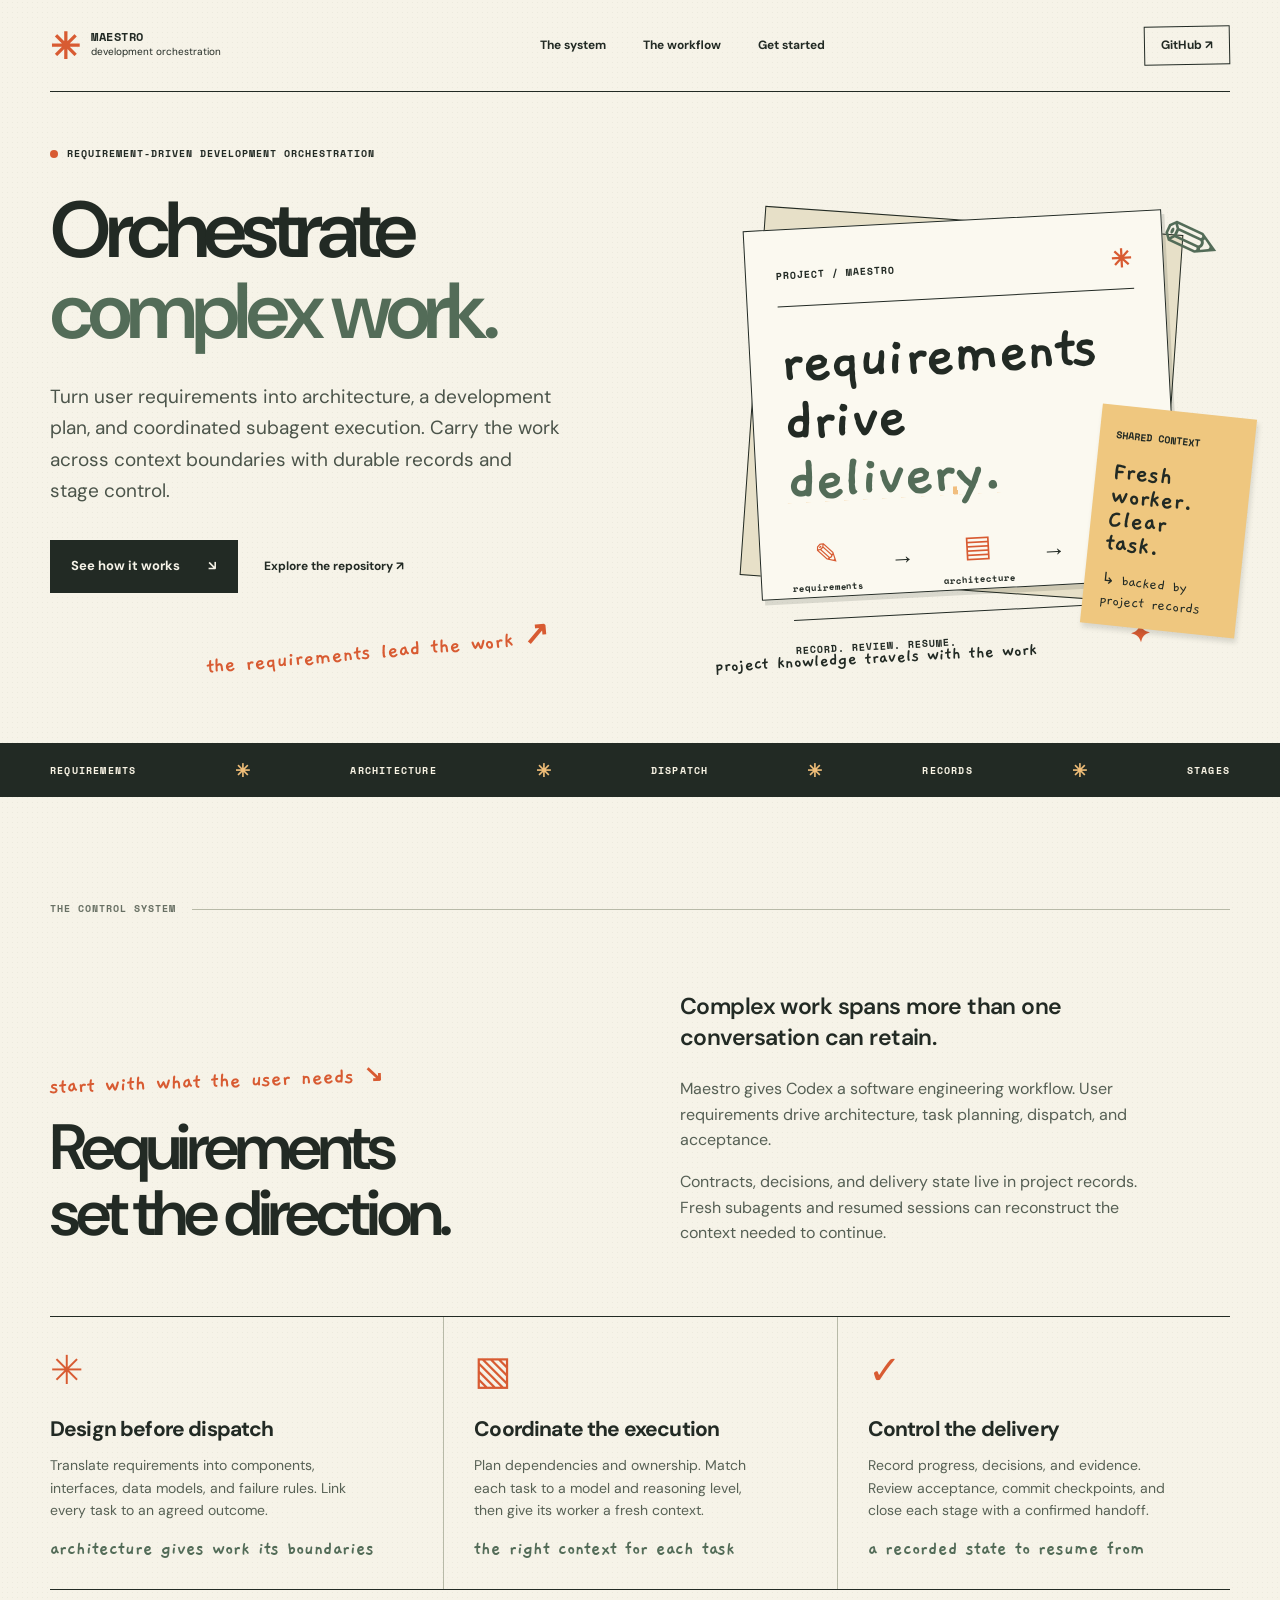
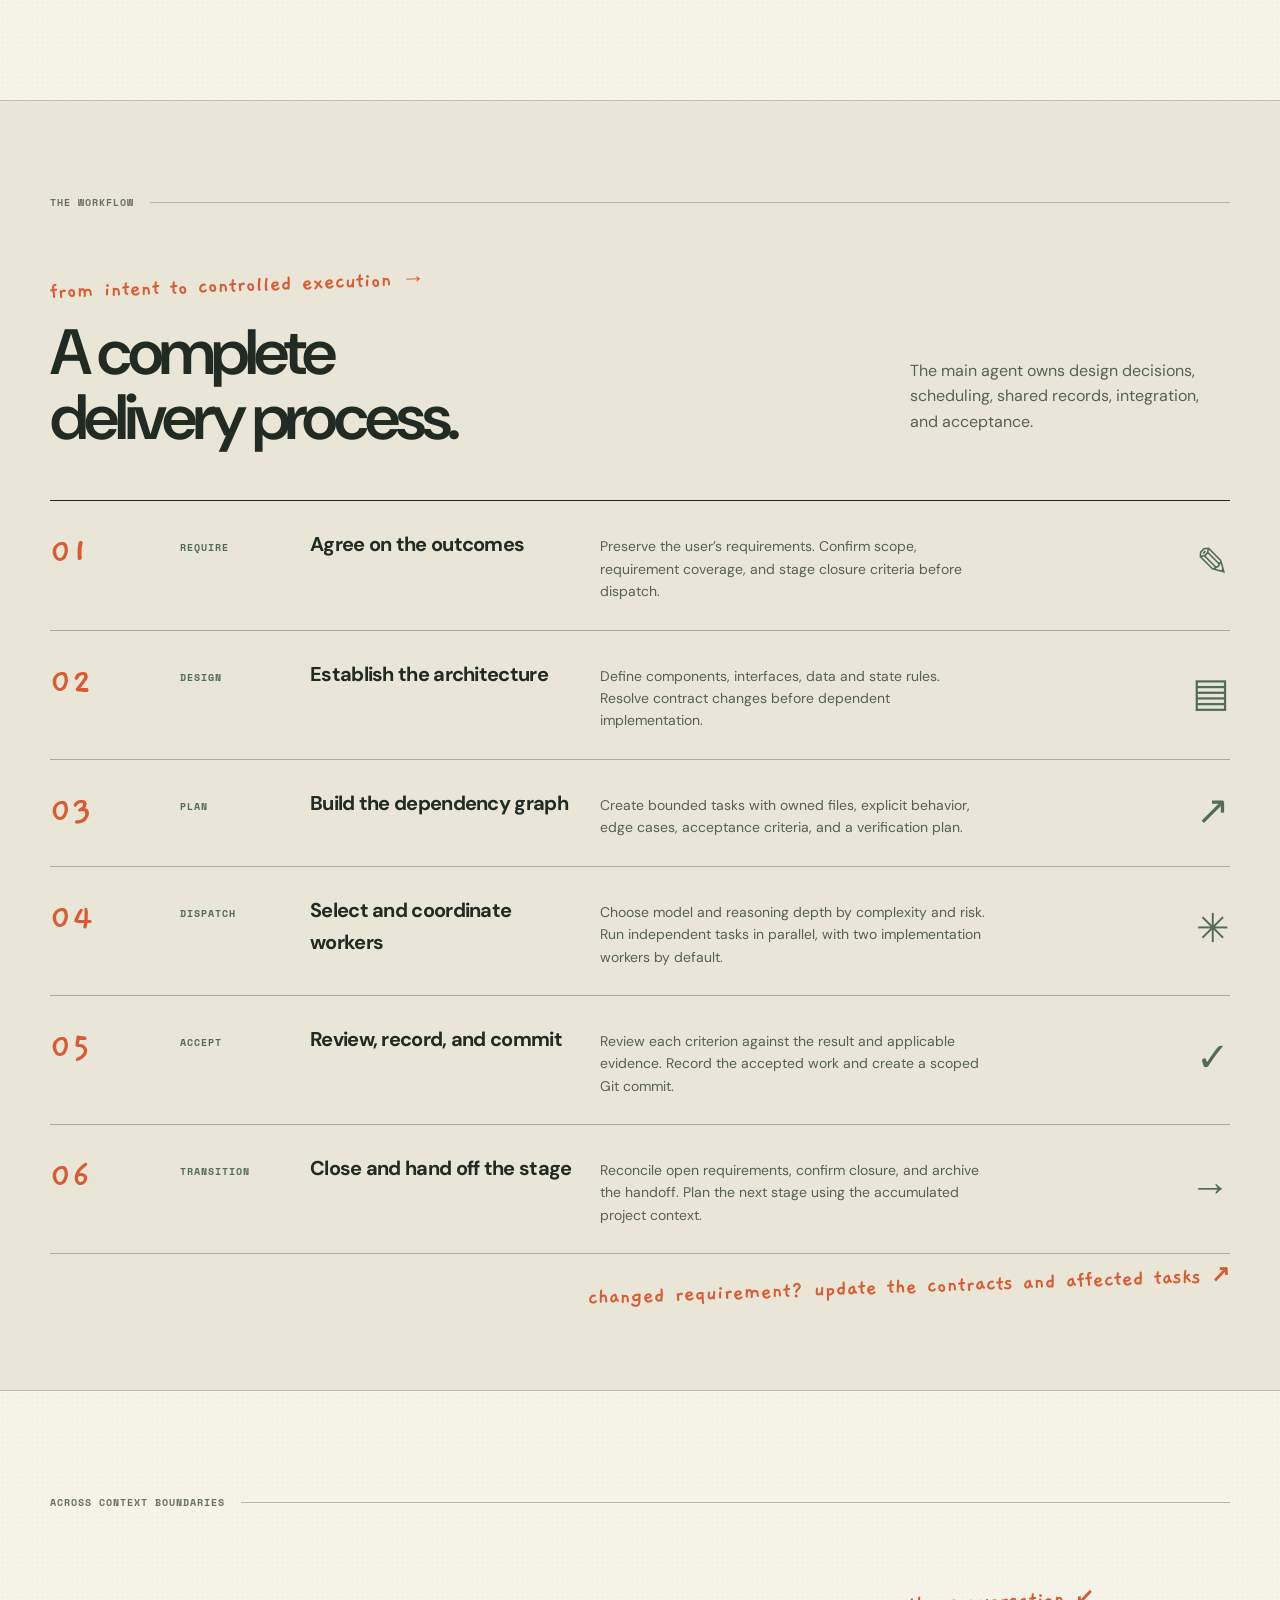
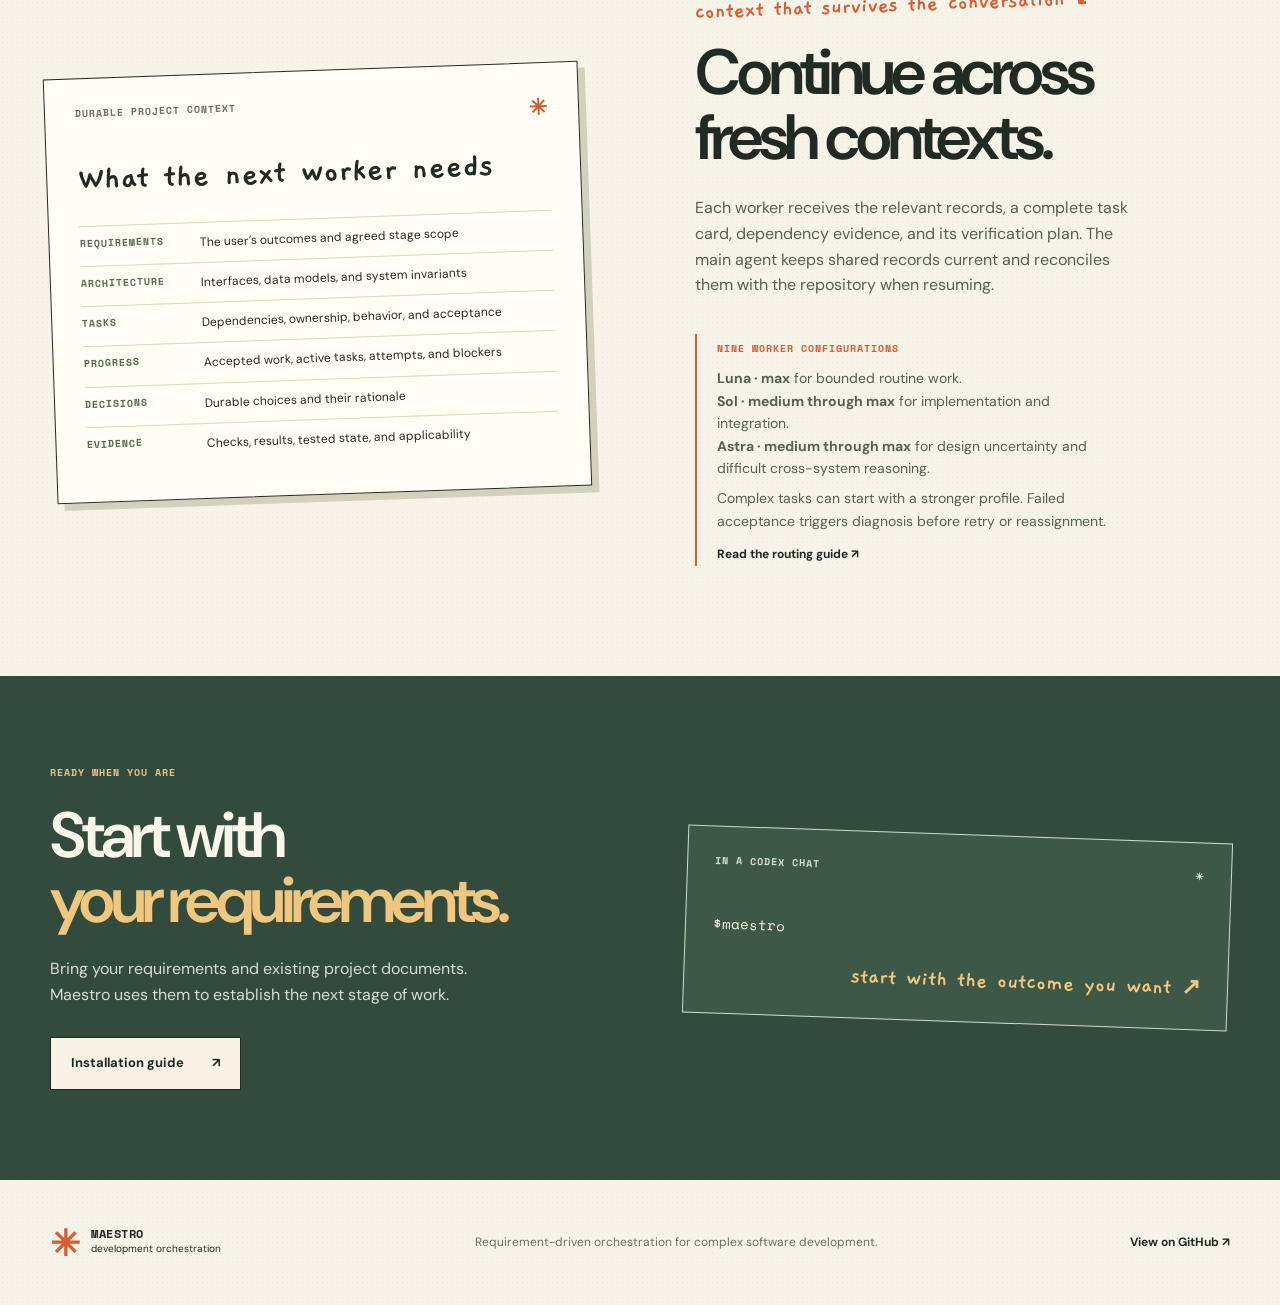
==== docs/index.html @ 4360ef27 "Explain Maestro as requirement-driven development orchestration" ====
<!doctype html>
<html lang="en">
<head>
  <meta charset="utf-8">
  <meta name="viewport" content="width=device-width, initial-scale=1">
  <meta name="description" content="Maestro orchestrates complex development from user requirements through architecture, planning, tiered subagents, durable records, and stage control.">
  <meta name="theme-color" content="#f3efdf">
  <title>Maestro — Requirement-driven development orchestration</title>
  <link rel="preconnect" href="https://fonts.googleapis.com">
  <link rel="preconnect" href="https://fonts.gstatic.com" crossorigin>
  <link href="https://fonts.googleapis.com/css2?family=DM+Sans:wght@400;500;600;700&family=Gaegu:wght@400;700&family=Space+Mono:wght@400;700&display=swap" rel="stylesheet">
  <link rel="stylesheet" href="style.css">
</head>
<body>
  <header class="topbar wrap">
    <a class="brand" href="#top" aria-label="Maestro, home"><span class="brand-mark">✳</span><span>MAESTRO <small>development orchestration</small></span></a>
    <nav aria-label="Main navigation"><a href="#principles">The system</a><a href="#workflow">The workflow</a><a href="#start">Get started</a></nav>
    <a class="repo-link" href="https://github.com/JAY201368/maestro">GitHub ↗</a>
  </header>
  <main id="top">
    <section class="hero wrap">
      <div class="hero-copy">
        <p class="eyebrow"><span class="dot"></span> REQUIREMENT-DRIVEN DEVELOPMENT ORCHESTRATION</p>
        <h1>Orchestrate<br><span>complex work.</span></h1>
        <p class="hero-lede">Turn user requirements into architecture, a development plan, and coordinated subagent execution. Carry the work across context boundaries with durable records and stage control.</p>
        <div class="hero-actions"><a class="button dark" href="#workflow">See how it works <span>↘</span></a><a class="text-link" href="https://github.com/JAY201368/maestro">Explore the repository ↗</a></div>
        <p class="scribble hero-note">the requirements lead the work <span>↗</span></p>
      </div>
      <div class="hero-art" aria-label="User requirements drive architecture and subagent execution through shared project records">
        <div class="paper-shadow"></div><div class="paper-main">
          <div class="paper-heading"><span>PROJECT / MAESTRO</span><span>✳</span></div>
          <div class="paper-rule"></div>
          <p class="paper-title">requirements<br>drive <em>delivery.</em></p>
          <div class="mini-flow"><div><span class="mini-icon">✎</span><b>requirements</b></div><i>→</i><div><span class="mini-icon">▤</span><b>architecture</b></div><i>→</i><div><span class="mini-icon">✓</span><b>execution</b></div></div>
          <div class="paper-rule"></div><div class="paper-bottom"><span>RECORD. REVIEW. RESUME.</span><span>✦</span></div>
        </div>
        <div class="sticky"><span>shared context</span><p>Fresh worker.<br>Clear task.</p><div>↳ backed by project records</div></div>
        <div class="pencil">✎</div><span class="scribble art-caption">project knowledge travels with the work</span>
      </div>
    </section>
    <div class="ticker"><div class="wrap ticker-inner"><span>REQUIREMENTS</span><b>✳</b><span>ARCHITECTURE</span><b>✳</b><span>DISPATCH</span><b>✳</b><span>RECORDS</span><b>✳</b><span>STAGES</span></div></div>
    <section class="intro wrap" id="principles">
      <div class="section-label"><span>THE CONTROL SYSTEM</span><span class="line"></span></div>
      <div class="intro-grid"><div><p class="scribble orange">start with what the user needs ↘</p><h2>Requirements<br>set the direction.</h2></div><div class="intro-text"><p class="large-copy">Complex work spans more than one conversation can retain.</p><p>Maestro gives Codex a software engineering workflow. User requirements drive architecture, task planning, dispatch, and acceptance.</p><p>Contracts, decisions, and delivery state live in project records. Fresh subagents and resumed sessions can reconstruct the context needed to continue.</p></div></div>
      <div class="principles">
        <article><span class="hand-icon">✳</span><h3>Design before dispatch</h3><p>Translate requirements into components, interfaces, data models, and failure rules. Link every task to an agreed outcome.</p><span class="card-note">architecture gives work its boundaries</span></article>
        <article><span class="hand-icon">▧</span><h3>Coordinate the execution</h3><p>Plan dependencies and ownership. Match each task to a model and reasoning level, then give its worker a fresh context.</p><span class="card-note">the right context for each task</span></article>
        <article><span class="hand-icon">✓</span><h3>Control the delivery</h3><p>Record progress, decisions, and evidence. Review acceptance, commit checkpoints, and close each stage with a confirmed handoff.</p><span class="card-note">a recorded state to resume from</span></article>
      </div>
    </section>
    <section class="workflow-section" id="workflow"><div class="wrap">
      <div class="section-label"><span>THE WORKFLOW</span><span class="line"></span></div>
      <div class="workflow-heading"><div><p class="scribble orange">from intent to controlled execution →</p><h2>A complete<br>delivery process.</h2></div><p>The main agent owns design decisions, scheduling, shared records, integration, and acceptance.</p></div>
      <div class="steps">
        <article class="step"><span class="step-number">01</span><div class="step-body"><span class="step-tag">REQUIRE</span><h3>Agree on the outcomes</h3><p>Preserve the user’s requirements. Confirm scope, requirement coverage, and stage closure criteria before dispatch.</p></div><span class="step-doodle">✎</span></article>
        <article class="step"><span class="step-number">02</span><div class="step-body"><span class="step-tag">DESIGN</span><h3>Establish the architecture</h3><p>Define components, interfaces, data and state rules. Resolve contract changes before dependent implementation.</p></div><span class="step-doodle">▤</span></article>
        <article class="step"><span class="step-number">03</span><div class="step-body"><span class="step-tag">PLAN</span><h3>Build the dependency graph</h3><p>Create bounded tasks with owned files, explicit behavior, edge cases, acceptance criteria, and a verification plan.</p></div><span class="step-doodle">↗</span></article>
        <article class="step"><span class="step-number">04</span><div class="step-body"><span class="step-tag">DISPATCH</span><h3>Select and coordinate workers</h3><p>Choose model and reasoning depth by complexity and risk. Run independent tasks in parallel, with two implementation workers by default.</p></div><span class="step-doodle">✳</span></article>
        <article class="step"><span class="step-number">05</span><div class="step-body"><span class="step-tag">ACCEPT</span><h3>Review, record, and commit</h3><p>Review each criterion against the result and applicable evidence. Record the accepted work and create a scoped Git commit.</p></div><span class="step-doodle">✓</span></article>
        <article class="step"><span class="step-number">06</span><div class="step-body"><span class="step-tag">TRANSITION</span><h3>Close and hand off the stage</h3><p>Reconcile open requirements, confirm closure, and archive the handoff. Plan the next stage using the accumulated project context.</p></div><span class="step-doodle">→</span></article>
      </div>
      <div class="workflow-foot scribble">changed requirement? update the contracts and affected tasks ↗</div>
    </div></section>
    <section class="details wrap"><div class="section-label"><span>ACROSS CONTEXT BOUNDARIES</span><span class="line"></span></div>
      <div class="details-grid">
        <div class="task-card">
          <div class="task-top"><span>DURABLE PROJECT CONTEXT</span><span>✳</span></div>
          <h3>What the next worker needs</h3>
          <div class="card-line"><b>REQUIREMENTS</b><span>The user’s outcomes and agreed stage scope</span></div>
          <div class="card-line"><b>ARCHITECTURE</b><span>Interfaces, data models, and system invariants</span></div>
          <div class="card-line"><b>TASKS</b><span>Dependencies, ownership, behavior, and acceptance</span></div>
          <div class="card-line"><b>PROGRESS</b><span>Accepted work, active tasks, attempts, and blockers</span></div>
          <div class="card-line"><b>DECISIONS</b><span>Durable choices and their rationale</span></div>
          <div class="card-line"><b>EVIDENCE</b><span>Checks, results, tested state, and applicability</span></div>
        </div>
        <div class="detail-copy">
          <p class="scribble orange">context that survives the conversation ↙</p>
          <h2>Continue across<br>fresh contexts.</h2>
          <p>Each worker receives the relevant records, a complete task card, dependency evidence, and its verification plan. The main agent keeps shared records current and reconciles them with the repository when resuming.</p>
          <div class="detail-note">
            <b>NINE WORKER CONFIGURATIONS</b>
            <p><strong>Luna · max</strong> for bounded routine work.<br><strong>Sol · medium through max</strong> for implementation and integration.<br><strong>Astra · medium through max</strong> for design uncertainty and difficult cross-system reasoning.</p>
            <p>Complex tasks can start with a stronger profile. Failed acceptance triggers diagnosis before retry or reassignment.</p>
            <a href="https://github.com/JAY201368/maestro/blob/main/references/worker-routing.md">Read the routing guide ↗</a>
          </div>
        </div>
      </div>
    </section>
    <section class="start-section" id="start"><div class="wrap start-grid"><div><p class="eyebrow">READY WHEN YOU ARE</p><h2>Start with<br><span>your requirements.</span></h2><p>Bring your requirements and existing project documents. Maestro uses them to establish the next stage of work.</p><a class="button light" href="https://github.com/JAY201368/maestro#install">Installation guide <span>↗</span></a></div><div class="command-card"><div class="command-head"><span>IN A CODEX CHAT</span><span>✳</span></div><code>$maestro</code><p class="scribble">start with the outcome you want ↗</p></div></div></section>
  </main>
  <footer class="wrap footer"><a class="brand" href="#top"><span class="brand-mark">✳</span><span>MAESTRO <small>development orchestration</small></span></a><p>Requirement-driven orchestration for complex software development.</p><a href="https://github.com/JAY201368/maestro">View on GitHub ↗</a></footer>
</body>
</html>
---- docs/style.css ----
:root{--ink:#222a24;--paper:#f6f3e8;--cream:#e9e4d2;--muted:#687064;--orange:#d85b32;--green:#536c58;--line:#b7b9a7;--mono:'Space Mono',monospace;--hand:'Gaegu',cursive;--sans:'DM Sans',sans-serif}*{box-sizing:border-box}html{scroll-behavior:smooth}body{margin:0;background:var(--paper);color:var(--ink);font-family:var(--sans);font-size:16px;line-height:1.6;background-image:radial-gradient(#6d715d12 .8px,transparent .8px);background-size:5px 5px}a{color:inherit}a:focus-visible{outline:3px solid var(--orange);outline-offset:4px}.wrap{width:min(1180px,calc(100% - 80px));margin:auto}.topbar{height:92px;display:flex;align-items:center;justify-content:space-between;border-bottom:1px solid var(--ink)}.brand{text-decoration:none;display:flex;align-items:center;gap:11px;font:700 12px/1.05 var(--mono);letter-spacing:.04em}.brand small{display:block;font:400 10px/1.6 var(--sans);letter-spacing:0}.brand-mark{font-size:36px;color:var(--orange);line-height:1}.topbar nav{display:flex;gap:37px}.topbar nav a,.repo-link{font-size:12px;font-weight:700;text-decoration:none}.topbar a:hover,.footer a:hover,.text-link:hover{color:var(--orange)}.repo-link{border:1px solid var(--ink);padding:9px 16px;transform:rotate(-1deg)}.hero{min-height:650px;display:grid;grid-template-columns:1.05fr .95fr;align-items:center;gap:50px;padding-top:55px;padding-bottom:80px}.eyebrow,.section-label,.paper-heading,.paper-bottom,.task-top,.command-head,.step-tag,.card-line b,.detail-note b{font:700 10px/1.4 var(--mono);letter-spacing:.1em}.eyebrow{display:flex;align-items:center;gap:9px}.dot{width:8px;height:8px;background:var(--orange);border-radius:50%}h1,h2,h3,p{margin-top:0}h1,h2{font-weight:600;letter-spacing:-.065em;line-height:1.02}h1{font-size:clamp(58px,6.2vw,88px);margin:29px 0}h1 span{color:var(--green)}.hero-lede{font-size:19px;line-height:1.65;max-width:510px;color:#4b544a}.hero-actions{display:flex;align-items:center;gap:26px;margin-top:34px}.button{display:inline-flex;align-items:center;justify-content:space-between;gap:28px;padding:15px 20px;text-decoration:none;font-weight:700;font-size:13px;border:1px solid var(--ink);transition:transform .2s}.button:hover{transform:translateY(-3px) rotate(-1deg)}.button.dark{background:var(--ink);color:var(--paper)}.text-link{font-size:12px;font-weight:700;text-decoration:none}.scribble{font-family:var(--hand);font-size:23px;line-height:1.1;font-weight:700}.hero-note{color:var(--orange);margin:36px 0 0 155px;transform:rotate(-5deg)}.hero-note span{font-size:31px}.hero-art{height:480px;position:relative;display:grid;place-items:center}.paper-shadow,.paper-main{position:absolute;width:78%;height:77%;border:1px solid var(--ink);background:#e7e0c8;transform:rotate(4deg)}.paper-main{background:#fbf9f0;transform:rotate(-3deg);padding:28px 30px;box-shadow:3px 5px 0 #222a2422}.paper-heading,.paper-bottom{display:flex;justify-content:space-between;align-items:center}.paper-heading span:last-child,.paper-bottom span:last-child{font-size:25px;color:var(--orange)}.paper-rule{border-top:1px solid var(--ink);margin:13px 0}.paper-title{font:700 clamp(42px,5vw,68px)/.92 var(--hand);letter-spacing:-.04em;margin:27px 0}.paper-title em{color:var(--green);font-style:normal;text-decoration:underline;text-decoration-color:#f1be7e;text-decoration-thickness:8px;text-underline-offset:-3px}.mini-flow{display:flex;align-items:center;justify-content:space-between;margin:25px 0}.mini-flow div{text-align:center;display:grid;gap:5px}.mini-flow b{font:700 9px var(--mono)}.mini-flow i{font:24px var(--hand);font-style:normal}.mini-icon{font:30px var(--hand);color:var(--orange)}.sticky{position:absolute;right:-3%;bottom:3%;background:#efc77f;width:155px;min-height:150px;padding:15px 17px;transform:rotate(6deg);box-shadow:2px 4px 5px #222a2425}.sticky span{font:700 10px var(--mono);text-transform:uppercase}.sticky p{font:700 27px/.9 var(--hand);margin:13px 0}.sticky div{font:16px var(--hand)}.pencil{position:absolute;top:5%;right:2%;font-size:66px;color:var(--green);transform:rotate(-20deg)}.art-caption{position:absolute;bottom:-25px;left:4%;font-size:19px;transform:rotate(-3deg)}.ticker{background:var(--ink);color:#f9f4e5}.ticker-inner{min-height:54px;display:flex;align-items:center;justify-content:space-between;gap:15px;font:700 10px var(--mono);letter-spacing:.12em}.ticker b{color:#efbd78;font-size:18px}.intro,.details{padding-top:105px;padding-bottom:110px}.section-label{display:flex;align-items:center;gap:16px;color:var(--muted)}.section-label .line{height:1px;background:var(--line);flex:1}.intro-grid,.workflow-heading{display:grid;grid-template-columns:1fr 1fr;gap:80px;align-items:end;margin:75px 0 70px}.orange{color:var(--orange);margin-bottom:15px;transform:rotate(-2deg);transform-origin:left}.intro h2,.workflow-heading h2,.detail-copy h2,.start-section h2{font-size:clamp(48px,5vw,68px);margin-bottom:0}.intro-text{max-width:470px;color:#555f54}.intro-text p:last-child{margin-bottom:0}.large-copy{font-size:23px;line-height:1.35;font-weight:600;letter-spacing:-.025em;color:var(--ink)}.principles{display:grid;grid-template-columns:repeat(3,1fr);border-top:1px solid var(--ink);border-bottom:1px solid var(--ink)}.principles article{padding:30px 30px 27px 0;min-height:270px}.principles article+article{border-left:1px solid var(--line);padding-left:30px}.hand-icon{font:40px var(--hand);color:var(--orange)}.principles h3{font-size:21px;letter-spacing:-.04em;margin:14px 0 8px}.principles p{font-size:14px;color:#576155;max-width:300px}.card-note{font:700 20px var(--hand);color:var(--green)}.workflow-section{background:#e9e6d8;padding:95px 0 80px;border-top:1px solid #c2c1b1;border-bottom:1px solid #c2c1b1}.workflow-heading{margin:70px 0 50px}.workflow-heading>p{max-width:320px;justify-self:end;color:#576155}.steps{border-top:1px solid var(--ink)}.step{display:grid;grid-template-columns:110px 1fr 100px;gap:20px;padding:27px 0;border-bottom:1px solid #a9ae9e;align-items:center}.step-number{font:700 38px var(--hand);color:var(--orange);align-self:start}.step-body{display:grid;grid-template-columns:110px 270px 1fr;gap:20px;align-items:baseline}.step-tag{color:var(--green)}.step h3{font-size:20px;letter-spacing:-.035em;margin:0}.step p{margin:0;font-size:14px;color:#566055;max-width:390px}.step-doodle{justify-self:end;font:40px var(--hand);color:var(--green)}.workflow-foot{text-align:right;margin-top:30px;color:var(--orange);transform:rotate(-2deg)}.details-grid{display:grid;grid-template-columns:1fr 1fr;gap:110px;align-items:center;margin-top:90px}.task-card{background:#fffdf4;border:1px solid var(--ink);padding:28px 30px 35px;transform:rotate(-2deg);box-shadow:7px 7px 0 #d3d1be;position:relative}.task-top,.command-head{display:flex;justify-content:space-between;color:var(--muted)}.task-top span:last-child{color:var(--orange);font-size:22px}.task-card h3{font:700 35px var(--hand);margin:20px 0 24px}.checkbox{display:inline-grid;place-items:center;border:1px solid var(--ink);height:27px;width:27px;font-size:22px;color:var(--green);transform:rotate(3deg)}.card-line{display:grid;grid-template-columns:110px 1fr;gap:10px;border-top:1px solid #d6d6c7;padding:10px 0;font-size:12px}.card-line b{color:var(--green)}.task-stamp{position:absolute;right:30px;bottom:-34px;border:2px solid var(--orange);color:var(--orange);border-radius:50%;width:86px;height:86px;display:grid;place-items:center;text-align:center;font:700 11px/1.1 var(--mono);transform:rotate(-15deg);background:#fffdf4}.detail-copy>p:not(.scribble){max-width:440px;color:#566055;margin-top:25px}.detail-note{margin-top:36px;border-left:2px solid var(--orange);padding-left:20px;max-width:430px}.detail-note b{color:var(--orange)}.detail-note p{font-size:14px;color:#566055;margin:8px 0}.detail-note a{font-size:12px;font-weight:700;text-decoration:none}.start-section{background:#334b3c;color:#f8f5e9;padding:90px 0}.start-grid{display:grid;grid-template-columns:1fr 1fr;gap:90px;align-items:center}.start-section .eyebrow{color:#e5c28f}.start-section h2{margin:23px 0}.start-section h2 span{color:#efc77f}.start-section p:not(.eyebrow):not(.scribble){color:#d6ded0;max-width:430px}.button.light{background:#f7f2e3;color:var(--ink);margin-top:14px}.command-card{border:1px solid #cfdbc9;padding:27px;background:#3d5847;transform:rotate(2deg)}.command-head{color:#d6ded0}.command-card code{display:block;margin:45px 0 25px;font:14px/1.6 var(--mono);overflow-wrap:anywhere;color:#fff8e8}.command-card .scribble{color:#efc77f;margin:0;text-align:right}.footer{min-height:125px;display:flex;align-items:center;justify-content:space-between;gap:20px}.footer p{font-size:12px;color:var(--muted);margin:0}.footer>a:last-child{font-size:12px;font-weight:700;text-decoration:none}@media(max-width:850px){.wrap{width:min(100% - 40px,680px)}.topbar nav{display:none}.hero{grid-template-columns:1fr;gap:10px;padding-top:55px}.hero-art{height:420px}.intro-grid,.workflow-heading,.details-grid,.start-grid{grid-template-columns:1fr;gap:30px}.principles{grid-template-columns:1fr}.principles article{min-height:0;padding:25px 0}.principles article+article{border-left:0;border-top:1px solid var(--line);padding-left:0}.step{grid-template-columns:55px 1fr 30px}.step-body{grid-template-columns:1fr;gap:6px}.workflow-heading>p{justify-self:start}.details-grid{gap:75px}.footer{flex-wrap:wrap;padding:30px 0}.footer p{width:100%;order:3}}@media(max-width:480px){h1{font-size:52px}.hero-actions{align-items:flex-start;flex-direction:column;gap:16px}.hero-note{margin-left:80px}.hero-art{height:350px}.paper-main,.paper-shadow{width:85%;height:78%;padding:18px}.sticky{right:-3%;width:125px;min-height:125px}.sticky p{font-size:22px}.ticker-inner{font-size:8px;gap:7px}.ticker-inner b{font-size:13px}.ticker-inner span:nth-of-type(4),.ticker-inner b:nth-of-type(4){display:none}.intro,.details{padding:70px 0}.intro-grid{margin:55px 0}.start-section{padding:70px 0}}
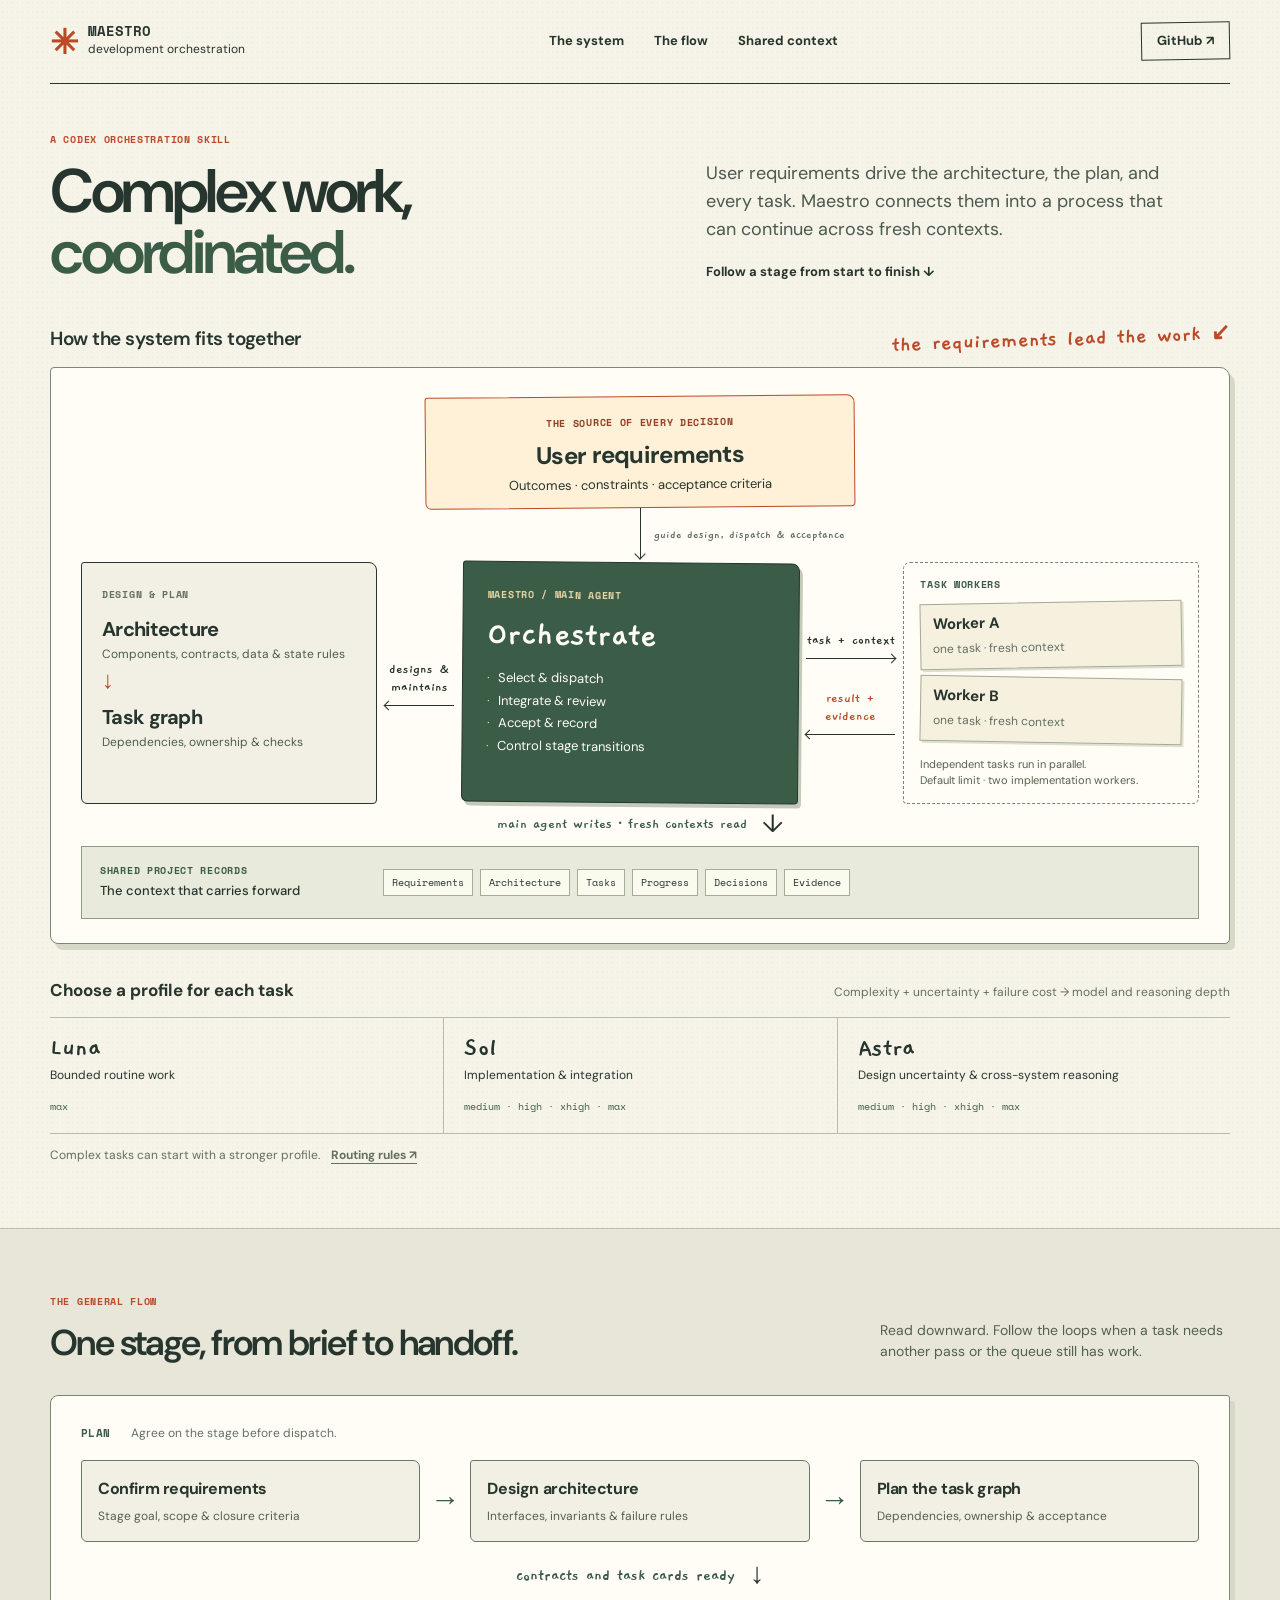
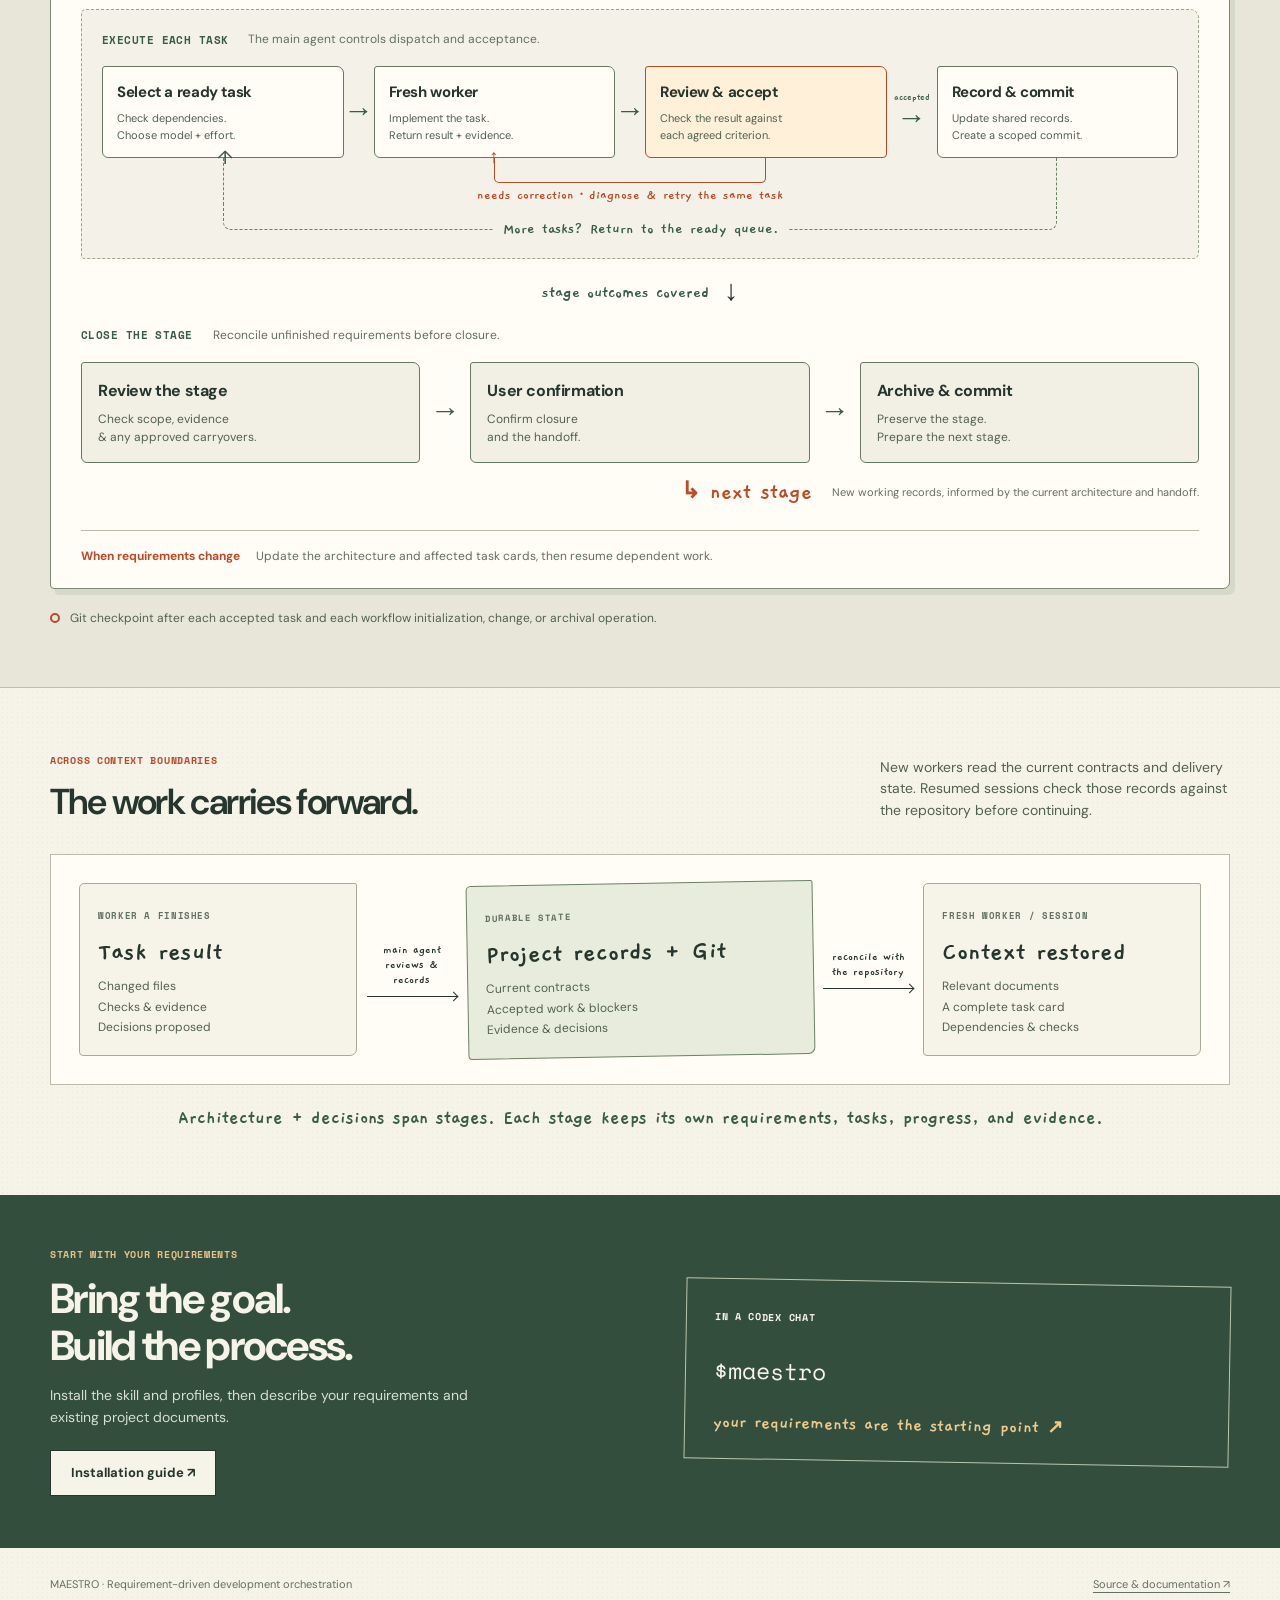
==== commit 2986c5ee: "docs: illustrate Maestro system, task loops, and stage lifecycle" ====
--- a/docs/index.html
+++ b/docs/index.html
@@ -3,9 +3,9 @@
 <head>
   <meta charset="utf-8">
   <meta name="viewport" content="width=device-width, initial-scale=1">
-  <meta name="description" content="Maestro orchestrates complex development from user requirements through architecture, planning, tiered subagents, durable records, and stage control.">
-  <meta name="theme-color" content="#f3efdf">
-  <title>Maestro — Requirement-driven development orchestration</title>
+  <meta name="description" content="See how Maestro connects user requirements, architecture, task planning, tiered subagents, shared records, and stage control.">
+  <meta name="theme-color" content="#f6f3e8">
+  <title>Maestro — A visual guide to development orchestration</title>
   <link rel="preconnect" href="https://fonts.googleapis.com">
   <link rel="preconnect" href="https://fonts.gstatic.com" crossorigin>
   <link href="https://fonts.googleapis.com/css2?family=DM+Sans:wght@400;500;600;700&family=Gaegu:wght@400;700&family=Space+Mono:wght@400;700&display=swap" rel="stylesheet">
@@ -13,81 +13,121 @@
 </head>
 <body>
   <header class="topbar wrap">
-    <a class="brand" href="#top" aria-label="Maestro, home"><span class="brand-mark">✳</span><span>MAESTRO <small>development orchestration</small></span></a>
-    <nav aria-label="Main navigation"><a href="#principles">The system</a><a href="#workflow">The workflow</a><a href="#start">Get started</a></nav>
+    <a class="brand" href="#top"><span class="brand-mark">✳</span><span>MAESTRO<small>development orchestration</small></span></a>
+    <nav aria-label="Main navigation"><a href="#system">The system</a><a href="#workflow">The flow</a><a href="#context">Shared context</a></nav>
     <a class="repo-link" href="https://github.com/JAY201368/maestro">GitHub ↗</a>
   </header>
   <main id="top">
-    <section class="hero wrap">
-      <div class="hero-copy">
-        <p class="eyebrow"><span class="dot"></span> REQUIREMENT-DRIVEN DEVELOPMENT ORCHESTRATION</p>
-        <h1>Orchestrate<br><span>complex work.</span></h1>
-        <p class="hero-lede">Turn user requirements into architecture, a development plan, and coordinated subagent execution. Carry the work across context boundaries with durable records and stage control.</p>
-        <div class="hero-actions"><a class="button dark" href="#workflow">See how it works <span>↘</span></a><a class="text-link" href="https://github.com/JAY201368/maestro">Explore the repository ↗</a></div>
-        <p class="scribble hero-note">the requirements lead the work <span>↗</span></p>
+    <section class="overview wrap" id="system">
+      <div class="intro-heading">
+        <div><p class="eyebrow">A CODEX ORCHESTRATION SKILL</p><h1>Complex work,<br><span>coordinated.</span></h1></div>
+        <div class="intro-copy"><p>User requirements drive the architecture, the plan, and every task. Maestro connects them into a process that can continue across fresh contexts.</p><a class="text-link" href="#workflow">Follow a stage from start to finish ↓</a></div>
       </div>
-      <div class="hero-art" aria-label="User requirements drive architecture and subagent execution through shared project records">
-        <div class="paper-shadow"></div><div class="paper-main">
-          <div class="paper-heading"><span>PROJECT / MAESTRO</span><span>✳</span></div>
-          <div class="paper-rule"></div>
-          <p class="paper-title">requirements<br>drive <em>delivery.</em></p>
-          <div class="mini-flow"><div><span class="mini-icon">✎</span><b>requirements</b></div><i>→</i><div><span class="mini-icon">▤</span><b>architecture</b></div><i>→</i><div><span class="mini-icon">✓</span><b>execution</b></div></div>
-          <div class="paper-rule"></div><div class="paper-bottom"><span>RECORD. REVIEW. RESUME.</span><span>✦</span></div>
-        </div>
-        <div class="sticky"><span>shared context</span><p>Fresh worker.<br>Clear task.</p><div>↳ backed by project records</div></div>
-        <div class="pencil">✎</div><span class="scribble art-caption">project knowledge travels with the work</span>
+      <div class="diagram-heading"><h2>How the system fits together</h2><span class="hand">the requirements lead the work ↙</span></div>
+<div class="system-map diagram" id="system-map">
+  <div class="map-source sketch-card">
+    <span class="node-label">THE SOURCE OF EVERY DECISION</span>
+    <h3>User requirements</h3>
+    <p>Outcomes · constraints · acceptance criteria</p>
+  </div>
+  <div class="vertical-link"><span>guide design, dispatch &amp; acceptance</span></div>
+  <div class="system-row">
+    <div class="design-stack sketch-card">
+      <span class="node-label">DESIGN &amp; PLAN</span>
+      <h3>Architecture</h3>
+      <p>Components, contracts, data &amp; state rules</p>
+      <div class="inner-arrow" aria-hidden="true">↓</div>
+      <h3>Task graph</h3>
+      <p>Dependencies, ownership &amp; checks</p>
+    </div>
+    <div class="relation design-relation"><span>designs &amp;<br>maintains</span><i class="arrow-line reverse"></i></div>
+    <div class="orchestrator sketch-card">
+      <span class="node-label">MAESTRO / MAIN AGENT</span>
+      <h3>Orchestrate</h3>
+      <ul><li>Select &amp; dispatch</li><li>Integrate &amp; review</li><li>Accept &amp; record</li><li>Control stage transitions</li></ul>
+    </div>
+    <div class="relation worker-relation"><span>task + context</span><i class="arrow-line"></i><span class="return-label">result + evidence</span><i class="arrow-line reverse"></i></div>
+    <div class="worker-group">
+      <span class="node-label">TASK WORKERS</span>
+      <div class="worker-slip"><strong>Worker A</strong><span>one task · fresh context</span></div>
+      <div class="worker-slip"><strong>Worker B</strong><span>one task · fresh context</span></div>
+      <p class="worker-caption">Independent tasks run in parallel.<br>Default limit · two implementation workers.</p>
+    </div>
+  </div>
+  <div class="records-connector"><span>main agent writes · fresh contexts read</span><i aria-hidden="true">↓</i></div>
+  <div class="records-foundation">
+    <div><span class="node-label">SHARED PROJECT RECORDS</span><strong>The context that carries forward</strong></div>
+    <div class="document-tags"><span>Requirements</span><span>Architecture</span><span>Tasks</span><span>Progress</span><span>Decisions</span><span>Evidence</span></div>
+  </div>
+</div>
+      <div class="routing-header"><h3>Choose a profile for each task</h3><p>Complexity + uncertainty + failure cost → model and reasoning depth</p></div>
+      <div class="routing-grid">
+        <article><h4>Luna</h4><p>Bounded routine work</p><span class="effort">max</span></article>
+        <article><h4>Sol</h4><p>Implementation &amp; integration</p><span class="effort">medium · high · xhigh · max</span></article>
+        <article><h4>Astra</h4><p>Design uncertainty &amp; cross-system reasoning</p><span class="effort">medium · high · xhigh · max</span></article>
       </div>
-    </section>
-    <div class="ticker"><div class="wrap ticker-inner"><span>REQUIREMENTS</span><b>✳</b><span>ARCHITECTURE</span><b>✳</b><span>DISPATCH</span><b>✳</b><span>RECORDS</span><b>✳</b><span>STAGES</span></div></div>
-    <section class="intro wrap" id="principles">
-      <div class="section-label"><span>THE CONTROL SYSTEM</span><span class="line"></span></div>
-      <div class="intro-grid"><div><p class="scribble orange">start with what the user needs ↘</p><h2>Requirements<br>set the direction.</h2></div><div class="intro-text"><p class="large-copy">Complex work spans more than one conversation can retain.</p><p>Maestro gives Codex a software engineering workflow. User requirements drive architecture, task planning, dispatch, and acceptance.</p><p>Contracts, decisions, and delivery state live in project records. Fresh subagents and resumed sessions can reconstruct the context needed to continue.</p></div></div>
-      <div class="principles">
-        <article><span class="hand-icon">✳</span><h3>Design before dispatch</h3><p>Translate requirements into components, interfaces, data models, and failure rules. Link every task to an agreed outcome.</p><span class="card-note">architecture gives work its boundaries</span></article>
-        <article><span class="hand-icon">▧</span><h3>Coordinate the execution</h3><p>Plan dependencies and ownership. Match each task to a model and reasoning level, then give its worker a fresh context.</p><span class="card-note">the right context for each task</span></article>
-        <article><span class="hand-icon">✓</span><h3>Control the delivery</h3><p>Record progress, decisions, and evidence. Review acceptance, commit checkpoints, and close each stage with a confirmed handoff.</p><span class="card-note">a recorded state to resume from</span></article>
-      </div>
+      <p class="routing-foot">Complex tasks can start with a stronger profile. <a href="https://github.com/JAY201368/maestro/blob/main/references/worker-routing.md">Routing rules ↗</a></p>
     </section>
     <section class="workflow-section" id="workflow"><div class="wrap">
-      <div class="section-label"><span>THE WORKFLOW</span><span class="line"></span></div>
-      <div class="workflow-heading"><div><p class="scribble orange">from intent to controlled execution →</p><h2>A complete<br>delivery process.</h2></div><p>The main agent owns design decisions, scheduling, shared records, integration, and acceptance.</p></div>
-      <div class="steps">
-        <article class="step"><span class="step-number">01</span><div class="step-body"><span class="step-tag">REQUIRE</span><h3>Agree on the outcomes</h3><p>Preserve the user’s requirements. Confirm scope, requirement coverage, and stage closure criteria before dispatch.</p></div><span class="step-doodle">✎</span></article>
-        <article class="step"><span class="step-number">02</span><div class="step-body"><span class="step-tag">DESIGN</span><h3>Establish the architecture</h3><p>Define components, interfaces, data and state rules. Resolve contract changes before dependent implementation.</p></div><span class="step-doodle">▤</span></article>
-        <article class="step"><span class="step-number">03</span><div class="step-body"><span class="step-tag">PLAN</span><h3>Build the dependency graph</h3><p>Create bounded tasks with owned files, explicit behavior, edge cases, acceptance criteria, and a verification plan.</p></div><span class="step-doodle">↗</span></article>
-        <article class="step"><span class="step-number">04</span><div class="step-body"><span class="step-tag">DISPATCH</span><h3>Select and coordinate workers</h3><p>Choose model and reasoning depth by complexity and risk. Run independent tasks in parallel, with two implementation workers by default.</p></div><span class="step-doodle">✳</span></article>
-        <article class="step"><span class="step-number">05</span><div class="step-body"><span class="step-tag">ACCEPT</span><h3>Review, record, and commit</h3><p>Review each criterion against the result and applicable evidence. Record the accepted work and create a scoped Git commit.</p></div><span class="step-doodle">✓</span></article>
-        <article class="step"><span class="step-number">06</span><div class="step-body"><span class="step-tag">TRANSITION</span><h3>Close and hand off the stage</h3><p>Reconcile open requirements, confirm closure, and archive the handoff. Plan the next stage using the accumulated project context.</p></div><span class="step-doodle">→</span></article>
-      </div>
-      <div class="workflow-foot scribble">changed requirement? update the contracts and affected tasks ↗</div>
+      <div class="section-heading"><div><p class="eyebrow">THE GENERAL FLOW</p><h2>One stage, from brief to handoff.</h2></div><p>Read downward. Follow the loops when a task needs another pass or the queue still has work.</p></div>
+<div class="lifecycle diagram" id="lifecycle-map">
+  <div class="phase">
+    <div class="phase-caption"><span class="phase-mark">PLAN</span><p>Agree on the stage before dispatch.</p></div>
+    <div class="plan-lane">
+      <div class="flow-node"><h3>Confirm requirements</h3><p>Stage goal, scope &amp; closure criteria</p></div>
+      <div class="simple-arrow" aria-hidden="true">→</div>
+      <div class="flow-node"><h3>Design architecture</h3><p>Interfaces, invariants &amp; failure rules</p></div>
+      <div class="simple-arrow" aria-hidden="true">→</div>
+      <div class="flow-node"><h3>Plan the task graph</h3><p>Dependencies, ownership &amp; acceptance</p></div>
+    </div>
+  </div>
+  <div class="phase-transition"><span>contracts and task cards ready</span><b aria-hidden="true">↓</b></div>
+  <div class="phase execution-phase">
+    <div class="phase-caption"><span class="phase-mark">EXECUTE EACH TASK</span><p>The main agent controls dispatch and acceptance.</p></div>
+    <div class="task-lane">
+      <div class="flow-node"><h3>Select a ready task</h3><p>Check dependencies.<br>Choose model + effort.</p></div>
+      <div class="simple-arrow" aria-hidden="true">→</div>
+      <div class="flow-node"><h3>Fresh worker</h3><p>Implement the task.<br>Return result + evidence.</p></div>
+      <div class="simple-arrow" aria-hidden="true">→</div>
+      <div class="flow-node review-node"><h3>Review &amp; accept</h3><p>Check the result against<br>each agreed criterion.</p></div>
+      <div class="simple-arrow accepted-arrow"><small>accepted</small><span aria-hidden="true">→</span></div>
+      <div class="flow-node"><h3>Record &amp; commit</h3><p>Update shared records.<br>Create a scoped commit.</p></div>
+    </div>
+    <div class="correction-route"><span>needs correction · diagnose &amp; retry the same task</span></div>
+    <div class="repeat-route"><span>More tasks? Return to the ready queue.</span></div>
+  </div>
+  <div class="phase-transition"><span>stage outcomes covered</span><b aria-hidden="true">↓</b></div>
+  <div class="phase closure-phase">
+    <div class="phase-caption"><span class="phase-mark">CLOSE THE STAGE</span><p>Reconcile unfinished requirements before closure.</p></div>
+    <div class="plan-lane">
+      <div class="flow-node"><h3>Review the stage</h3><p>Check scope, evidence<br>&amp; any approved carryovers.</p></div>
+      <div class="simple-arrow" aria-hidden="true">→</div>
+      <div class="flow-node"><h3>User confirmation</h3><p>Confirm closure<br>and the handoff.</p></div>
+      <div class="simple-arrow" aria-hidden="true">→</div>
+      <div class="flow-node"><h3>Archive &amp; commit</h3><p>Preserve the stage.<br>Prepare the next stage.</p></div>
+    </div>
+    <div class="next-stage"><span class="hand">↳ next stage</span><p>New working records, informed by the current architecture and handoff.</p></div>
+  </div>
+  <div class="change-rule"><strong>When requirements change</strong><span>Update the architecture and affected task cards, then resume dependent work.</span></div>
+</div>
+      <p class="checkpoint-note"><span class="commit-dot" aria-hidden="true"></span> Git checkpoint after each accepted task and each workflow initialization, change, or archival operation.</p>
     </div></section>
-    <section class="details wrap"><div class="section-label"><span>ACROSS CONTEXT BOUNDARIES</span><span class="line"></span></div>
-      <div class="details-grid">
-        <div class="task-card">
-          <div class="task-top"><span>DURABLE PROJECT CONTEXT</span><span>✳</span></div>
-          <h3>What the next worker needs</h3>
-          <div class="card-line"><b>REQUIREMENTS</b><span>The user’s outcomes and agreed stage scope</span></div>
-          <div class="card-line"><b>ARCHITECTURE</b><span>Interfaces, data models, and system invariants</span></div>
-          <div class="card-line"><b>TASKS</b><span>Dependencies, ownership, behavior, and acceptance</span></div>
-          <div class="card-line"><b>PROGRESS</b><span>Accepted work, active tasks, attempts, and blockers</span></div>
-          <div class="card-line"><b>DECISIONS</b><span>Durable choices and their rationale</span></div>
-          <div class="card-line"><b>EVIDENCE</b><span>Checks, results, tested state, and applicability</span></div>
-        </div>
-        <div class="detail-copy">
-          <p class="scribble orange">context that survives the conversation ↙</p>
-          <h2>Continue across<br>fresh contexts.</h2>
-          <p>Each worker receives the relevant records, a complete task card, dependency evidence, and its verification plan. The main agent keeps shared records current and reconciles them with the repository when resuming.</p>
-          <div class="detail-note">
-            <b>NINE WORKER CONFIGURATIONS</b>
-            <p><strong>Luna · max</strong> for bounded routine work.<br><strong>Sol · medium through max</strong> for implementation and integration.<br><strong>Astra · medium through max</strong> for design uncertainty and difficult cross-system reasoning.</p>
-            <p>Complex tasks can start with a stronger profile. Failed acceptance triggers diagnosis before retry or reassignment.</p>
-            <a href="https://github.com/JAY201368/maestro/blob/main/references/worker-routing.md">Read the routing guide ↗</a>
-          </div>
-        </div>
-      </div>
+    <section class="context-section wrap" id="context">
+      <div class="section-heading"><div><p class="eyebrow">ACROSS CONTEXT BOUNDARIES</p><h2>The work carries forward.</h2></div><p>New workers read the current contracts and delivery state. Resumed sessions check those records against the repository before continuing.</p></div>
+<div class="continuity-map">
+  <div class="context-card"><span class="node-label">WORKER A FINISHES</span><h3>Task result</h3><p>Changed files<br>Checks &amp; evidence<br>Decisions proposed</p></div>
+  <div class="context-arrow"><span>main agent<br>reviews &amp; records</span><i class="arrow-line"></i></div>
+  <div class="context-card context-records"><span class="node-label">DURABLE STATE</span><h3>Project records + Git</h3><p>Current contracts<br>Accepted work &amp; blockers<br>Evidence &amp; decisions</p></div>
+  <div class="context-arrow"><span>reconcile with<br>the repository</span><i class="arrow-line"></i></div>
+  <div class="context-card"><span class="node-label">FRESH WORKER / SESSION</span><h3>Context restored</h3><p>Relevant documents<br>A complete task card<br>Dependencies &amp; checks</p></div>
+</div>
+      <p class="context-foot hand">Architecture + decisions span stages. Each stage keeps its own requirements, tasks, progress, and evidence.</p>
     </section>
-    <section class="start-section" id="start"><div class="wrap start-grid"><div><p class="eyebrow">READY WHEN YOU ARE</p><h2>Start with<br><span>your requirements.</span></h2><p>Bring your requirements and existing project documents. Maestro uses them to establish the next stage of work.</p><a class="button light" href="https://github.com/JAY201368/maestro#install">Installation guide <span>↗</span></a></div><div class="command-card"><div class="command-head"><span>IN A CODEX CHAT</span><span>✳</span></div><code>$maestro</code><p class="scribble">start with the outcome you want ↗</p></div></div></section>
+    <section class="start-section" id="start"><div class="wrap start-grid">
+      <div><p class="eyebrow">START WITH YOUR REQUIREMENTS</p><h2>Bring the goal.<br>Build the process.</h2><p>Install the skill and profiles, then describe your requirements and existing project documents.</p><a class="button" href="https://github.com/JAY201368/maestro#install">Installation guide ↗</a></div>
+      <div class="command-card"><span class="node-label">IN A CODEX CHAT</span><code>$maestro</code><span class="hand">your requirements are the starting point ↗</span></div>
+    </div></section>
   </main>
-  <footer class="wrap footer"><a class="brand" href="#top"><span class="brand-mark">✳</span><span>MAESTRO <small>development orchestration</small></span></a><p>Requirement-driven orchestration for complex software development.</p><a href="https://github.com/JAY201368/maestro">View on GitHub ↗</a></footer>
+  <footer class="wrap"><span>MAESTRO · Requirement-driven development orchestration</span><a href="https://github.com/JAY201368/maestro">Source &amp; documentation ↗</a></footer>
 </body>
 </html>
--- a/docs/style.css
+++ b/docs/style.css
@@ -1 +1,273 @@
-:root{--ink:#222a24;--paper:#f6f3e8;--cream:#e9e4d2;--muted:#687064;--orange:#d85b32;--green:#536c58;--line:#b7b9a7;--mono:'Space Mono',monospace;--hand:'Gaegu',cursive;--sans:'DM Sans',sans-serif}*{box-sizing:border-box}html{scroll-behavior:smooth}body{margin:0;background:var(--paper);color:var(--ink);font-family:var(--sans);font-size:16px;line-height:1.6;background-image:radial-gradient(#6d715d12 .8px,transparent .8px);background-size:5px 5px}a{color:inherit}a:focus-visible{outline:3px solid var(--orange);outline-offset:4px}.wrap{width:min(1180px,calc(100% - 80px));margin:auto}.topbar{height:92px;display:flex;align-items:center;justify-content:space-between;border-bottom:1px solid var(--ink)}.brand{text-decoration:none;display:flex;align-items:center;gap:11px;font:700 12px/1.05 var(--mono);letter-spacing:.04em}.brand small{display:block;font:400 10px/1.6 var(--sans);letter-spacing:0}.brand-mark{font-size:36px;color:var(--orange);line-height:1}.topbar nav{display:flex;gap:37px}.topbar nav a,.repo-link{font-size:12px;font-weight:700;text-decoration:none}.topbar a:hover,.footer a:hover,.text-link:hover{color:var(--orange)}.repo-link{border:1px solid var(--ink);padding:9px 16px;transform:rotate(-1deg)}.hero{min-height:650px;display:grid;grid-template-columns:1.05fr .95fr;align-items:center;gap:50px;padding-top:55px;padding-bottom:80px}.eyebrow,.section-label,.paper-heading,.paper-bottom,.task-top,.command-head,.step-tag,.card-line b,.detail-note b{font:700 10px/1.4 var(--mono);letter-spacing:.1em}.eyebrow{display:flex;align-items:center;gap:9px}.dot{width:8px;height:8px;background:var(--orange);border-radius:50%}h1,h2,h3,p{margin-top:0}h1,h2{font-weight:600;letter-spacing:-.065em;line-height:1.02}h1{font-size:clamp(58px,6.2vw,88px);margin:29px 0}h1 span{color:var(--green)}.hero-lede{font-size:19px;line-height:1.65;max-width:510px;color:#4b544a}.hero-actions{display:flex;align-items:center;gap:26px;margin-top:34px}.button{display:inline-flex;align-items:center;justify-content:space-between;gap:28px;padding:15px 20px;text-decoration:none;font-weight:700;font-size:13px;border:1px solid var(--ink);transition:transform .2s}.button:hover{transform:translateY(-3px) rotate(-1deg)}.button.dark{background:var(--ink);color:var(--paper)}.text-link{font-size:12px;font-weight:700;text-decoration:none}.scribble{font-family:var(--hand);font-size:23px;line-height:1.1;font-weight:700}.hero-note{color:var(--orange);margin:36px 0 0 155px;transform:rotate(-5deg)}.hero-note span{font-size:31px}.hero-art{height:480px;position:relative;display:grid;place-items:center}.paper-shadow,.paper-main{position:absolute;width:78%;height:77%;border:1px solid var(--ink);background:#e7e0c8;transform:rotate(4deg)}.paper-main{background:#fbf9f0;transform:rotate(-3deg);padding:28px 30px;box-shadow:3px 5px 0 #222a2422}.paper-heading,.paper-bottom{display:flex;justify-content:space-between;align-items:center}.paper-heading span:last-child,.paper-bottom span:last-child{font-size:25px;color:var(--orange)}.paper-rule{border-top:1px solid var(--ink);margin:13px 0}.paper-title{font:700 clamp(42px,5vw,68px)/.92 var(--hand);letter-spacing:-.04em;margin:27px 0}.paper-title em{color:var(--green);font-style:normal;text-decoration:underline;text-decoration-color:#f1be7e;text-decoration-thickness:8px;text-underline-offset:-3px}.mini-flow{display:flex;align-items:center;justify-content:space-between;margin:25px 0}.mini-flow div{text-align:center;display:grid;gap:5px}.mini-flow b{font:700 9px var(--mono)}.mini-flow i{font:24px var(--hand);font-style:normal}.mini-icon{font:30px var(--hand);color:var(--orange)}.sticky{position:absolute;right:-3%;bottom:3%;background:#efc77f;width:155px;min-height:150px;padding:15px 17px;transform:rotate(6deg);box-shadow:2px 4px 5px #222a2425}.sticky span{font:700 10px var(--mono);text-transform:uppercase}.sticky p{font:700 27px/.9 var(--hand);margin:13px 0}.sticky div{font:16px var(--hand)}.pencil{position:absolute;top:5%;right:2%;font-size:66px;color:var(--green);transform:rotate(-20deg)}.art-caption{position:absolute;bottom:-25px;left:4%;font-size:19px;transform:rotate(-3deg)}.ticker{background:var(--ink);color:#f9f4e5}.ticker-inner{min-height:54px;display:flex;align-items:center;justify-content:space-between;gap:15px;font:700 10px var(--mono);letter-spacing:.12em}.ticker b{color:#efbd78;font-size:18px}.intro,.details{padding-top:105px;padding-bottom:110px}.section-label{display:flex;align-items:center;gap:16px;color:var(--muted)}.section-label .line{height:1px;background:var(--line);flex:1}.intro-grid,.workflow-heading{display:grid;grid-template-columns:1fr 1fr;gap:80px;align-items:end;margin:75px 0 70px}.orange{color:var(--orange);margin-bottom:15px;transform:rotate(-2deg);transform-origin:left}.intro h2,.workflow-heading h2,.detail-copy h2,.start-section h2{font-size:clamp(48px,5vw,68px);margin-bottom:0}.intro-text{max-width:470px;color:#555f54}.intro-text p:last-child{margin-bottom:0}.large-copy{font-size:23px;line-height:1.35;font-weight:600;letter-spacing:-.025em;color:var(--ink)}.principles{display:grid;grid-template-columns:repeat(3,1fr);border-top:1px solid var(--ink);border-bottom:1px solid var(--ink)}.principles article{padding:30px 30px 27px 0;min-height:270px}.principles article+article{border-left:1px solid var(--line);padding-left:30px}.hand-icon{font:40px var(--hand);color:var(--orange)}.principles h3{font-size:21px;letter-spacing:-.04em;margin:14px 0 8px}.principles p{font-size:14px;color:#576155;max-width:300px}.card-note{font:700 20px var(--hand);color:var(--green)}.workflow-section{background:#e9e6d8;padding:95px 0 80px;border-top:1px solid #c2c1b1;border-bottom:1px solid #c2c1b1}.workflow-heading{margin:70px 0 50px}.workflow-heading>p{max-width:320px;justify-self:end;color:#576155}.steps{border-top:1px solid var(--ink)}.step{display:grid;grid-template-columns:110px 1fr 100px;gap:20px;padding:27px 0;border-bottom:1px solid #a9ae9e;align-items:center}.step-number{font:700 38px var(--hand);color:var(--orange);align-self:start}.step-body{display:grid;grid-template-columns:110px 270px 1fr;gap:20px;align-items:baseline}.step-tag{color:var(--green)}.step h3{font-size:20px;letter-spacing:-.035em;margin:0}.step p{margin:0;font-size:14px;color:#566055;max-width:390px}.step-doodle{justify-self:end;font:40px var(--hand);color:var(--green)}.workflow-foot{text-align:right;margin-top:30px;color:var(--orange);transform:rotate(-2deg)}.details-grid{display:grid;grid-template-columns:1fr 1fr;gap:110px;align-items:center;margin-top:90px}.task-card{background:#fffdf4;border:1px solid var(--ink);padding:28px 30px 35px;transform:rotate(-2deg);box-shadow:7px 7px 0 #d3d1be;position:relative}.task-top,.command-head{display:flex;justify-content:space-between;color:var(--muted)}.task-top span:last-child{color:var(--orange);font-size:22px}.task-card h3{font:700 35px var(--hand);margin:20px 0 24px}.checkbox{display:inline-grid;place-items:center;border:1px solid var(--ink);height:27px;width:27px;font-size:22px;color:var(--green);transform:rotate(3deg)}.card-line{display:grid;grid-template-columns:110px 1fr;gap:10px;border-top:1px solid #d6d6c7;padding:10px 0;font-size:12px}.card-line b{color:var(--green)}.task-stamp{position:absolute;right:30px;bottom:-34px;border:2px solid var(--orange);color:var(--orange);border-radius:50%;width:86px;height:86px;display:grid;place-items:center;text-align:center;font:700 11px/1.1 var(--mono);transform:rotate(-15deg);background:#fffdf4}.detail-copy>p:not(.scribble){max-width:440px;color:#566055;margin-top:25px}.detail-note{margin-top:36px;border-left:2px solid var(--orange);padding-left:20px;max-width:430px}.detail-note b{color:var(--orange)}.detail-note p{font-size:14px;color:#566055;margin:8px 0}.detail-note a{font-size:12px;font-weight:700;text-decoration:none}.start-section{background:#334b3c;color:#f8f5e9;padding:90px 0}.start-grid{display:grid;grid-template-columns:1fr 1fr;gap:90px;align-items:center}.start-section .eyebrow{color:#e5c28f}.start-section h2{margin:23px 0}.start-section h2 span{color:#efc77f}.start-section p:not(.eyebrow):not(.scribble){color:#d6ded0;max-width:430px}.button.light{background:#f7f2e3;color:var(--ink);margin-top:14px}.command-card{border:1px solid #cfdbc9;padding:27px;background:#3d5847;transform:rotate(2deg)}.command-head{color:#d6ded0}.command-card code{display:block;margin:45px 0 25px;font:14px/1.6 var(--mono);overflow-wrap:anywhere;color:#fff8e8}.command-card .scribble{color:#efc77f;margin:0;text-align:right}.footer{min-height:125px;display:flex;align-items:center;justify-content:space-between;gap:20px}.footer p{font-size:12px;color:var(--muted);margin:0}.footer>a:last-child{font-size:12px;font-weight:700;text-decoration:none}@media(max-width:850px){.wrap{width:min(100% - 40px,680px)}.topbar nav{display:none}.hero{grid-template-columns:1fr;gap:10px;padding-top:55px}.hero-art{height:420px}.intro-grid,.workflow-heading,.details-grid,.start-grid{grid-template-columns:1fr;gap:30px}.principles{grid-template-columns:1fr}.principles article{min-height:0;padding:25px 0}.principles article+article{border-left:0;border-top:1px solid var(--line);padding-left:0}.step{grid-template-columns:55px 1fr 30px}.step-body{grid-template-columns:1fr;gap:6px}.workflow-heading>p{justify-self:start}.details-grid{gap:75px}.footer{flex-wrap:wrap;padding:30px 0}.footer p{width:100%;order:3}}@media(max-width:480px){h1{font-size:52px}.hero-actions{align-items:flex-start;flex-direction:column;gap:16px}.hero-note{margin-left:80px}.hero-art{height:350px}.paper-main,.paper-shadow{width:85%;height:78%;padding:18px}.sticky{right:-3%;width:125px;min-height:125px}.sticky p{font-size:22px}.ticker-inner{font-size:8px;gap:7px}.ticker-inner b{font-size:13px}.ticker-inner span:nth-of-type(4),.ticker-inner b:nth-of-type(4){display:none}.intro,.details{padding:70px 0}.intro-grid{margin:55px 0}.start-section{padding:70px 0}}
+/* Paper, ink, and restrained hand-drawn connections. */
+:root {
+  --ink: #26352d;
+  --paper: #f6f3e8;
+  --white: #fffdf5;
+  --muted: #637063;
+  --line: #b8bcac;
+  --orange: #bb4a29;
+  --green: #3b5c47;
+  --wash: #e8eadb;
+  --mono: 'Space Mono', monospace;
+  --hand: 'Gaegu', cursive;
+  --sans: 'DM Sans', sans-serif;
+}
+* { box-sizing: border-box; }
+html { scroll-behavior: smooth; }
+body {
+  margin: 0;
+  background: var(--paper);
+  background-image: radial-gradient(#6d715d16 .7px, transparent .7px);
+  background-size: 5px 5px;
+  color: var(--ink);
+  font: 16px/1.55 var(--sans);
+}
+a { color: inherit; text-underline-offset: 4px; }
+a:hover { color: var(--orange); }
+a:focus-visible { outline: 3px solid var(--orange); outline-offset: 5px; }
+h1, h2, h3, h4, p { margin: 0; }
+.wrap { width: min(1180px, calc(100% - 80px)); margin: auto; }
+.topbar { height: 84px; display: flex; align-items: center; justify-content: space-between; border-bottom: 1px solid var(--ink); }
+.brand { display: flex; align-items: center; gap: 10px; text-decoration: none; font: 700 14px/1.15 var(--mono); }
+.brand small { display: block; font: 12px/1.8 var(--sans); }
+.brand-mark { font-size: 34px; color: var(--orange); }
+nav { display: flex; gap: 30px; }
+nav a, .repo-link { font-size: 13px; font-weight: 700; text-decoration: none; }
+.repo-link { padding: 8px 15px; border: 1px solid var(--ink); transform: rotate(-1deg); }
+.overview { padding: 48px 0 64px; }
+.intro-heading { display: grid; grid-template-columns: 1.1fr 1fr; gap: 80px; align-items: end; margin-bottom: 40px; }
+.eyebrow, .node-label { font: 700 10px/1.5 var(--mono); letter-spacing: .07em; }
+.eyebrow { color: var(--orange); margin-bottom: 14px; }
+h1 { font-size: clamp(48px, 4.8vw, 66px); font-weight: 600; line-height: 1; letter-spacing: -.055em; }
+h1 span { color: var(--green); }
+.intro-copy p { font-size: 18px; color: #4b594e; max-width: 480px; margin-bottom: 15px; }
+.text-link { font-size: 13px; font-weight: 700; text-decoration: none; }
+.hand { font: 700 23px/1.15 var(--hand); color: var(--orange); }
+.diagram-heading { display: flex; align-items: baseline; justify-content: space-between; margin-bottom: 14px; }
+.diagram-heading h2 { font-size: 19px; font-weight: 600; letter-spacing: -.025em; }
+.diagram-heading .hand { transform: rotate(-2deg); }
+.diagram { background: var(--white); border: 1px solid #7a8877; box-shadow: 5px 6px 0 #d6d8c8; }
+.system-map { padding: 28px 30px 24px; border-radius: 4px 10px 5px 8px; }
+.sketch-card { border: 1.5px solid var(--ink); border-radius: 3px 8px 4px 6px; }
+.map-source { width: 430px; margin: auto; padding: 12px 20px; border-color: var(--orange); background: #fff0d8; text-align: center; transform: rotate(-.5deg); }
+.map-source .node-label { color: #924126; }
+.map-source h3 { font-size: 24px; letter-spacing: -.03em; margin: 2px 0; }
+.map-source p { font-size: 13px; }
+.vertical-link { height: 54px; position: relative; display: flex; justify-content: center; align-items: center; }
+.vertical-link::before { content: ''; position: absolute; top: 0; bottom: 4px; left: 50%; border-left: 1.5px solid var(--ink); }
+.vertical-link::after { content: ''; position: absolute; bottom: 4px; left: calc(50% - 4px); width: 7px; height: 7px; border-right: 1.5px solid var(--ink); border-bottom: 1.5px solid var(--ink); transform: rotate(45deg); }
+.vertical-link span { position: absolute; left: calc(50% + 14px); font: 12px var(--hand); font-weight: 700; color: var(--muted); white-space: nowrap; }
+.system-row { display: grid; grid-template-columns: 1fr 85px 1.14fr 105px 1fr; align-items: stretch; }
+.design-stack { padding: 18px 20px; background: #f2f0e5; }
+.design-stack .node-label { color: var(--muted); }
+.design-stack h3 { font-size: 20px; letter-spacing: -.035em; margin-top: 8px; }
+.design-stack p { font-size: 12px; color: #4d5d50; line-height: 1.5; }
+.inner-arrow { color: var(--orange); font: 24px/1 var(--hand); margin-top: 7px; }
+.orchestrator { background: var(--green); color: var(--white); padding: 19px 24px; transform: rotate(.5deg); box-shadow: 3px 4px 0 #c3cab9; }
+.orchestrator .node-label { color: #e4d3a3; }
+.orchestrator h3 { font: 700 36px/1.2 var(--hand); margin: 8px 0 10px; }
+.orchestrator ul { padding: 0; margin: 0; list-style: none; font-size: 13px; line-height: 1.75; }
+.orchestrator li::before { content: '·'; margin-right: 8px; color: #efca88; }
+.relation { display: flex; flex-direction: column; justify-content: center; align-items: center; padding: 0 8px; }
+.relation span { font: 700 14px/1.35 var(--hand); font-weight: 700; text-align: center; }
+.arrow-line { display: block; width: 100%; height: 1px; border-top: 1.5px solid var(--ink); position: relative; margin-top: 8px; }
+.arrow-line::after { content: ''; position: absolute; right: 0; top: -4px; width: 6px; height: 6px; border-top: 1.5px solid var(--ink); border-right: 1.5px solid var(--ink); transform: rotate(45deg); }
+.arrow-line.reverse { transform: rotate(180deg); }
+.return-label { margin-top: 30px; color: var(--orange); }
+.worker-group { border: 1px dashed #778775; border-radius: 7px 3px 6px 4px; padding: 14px 16px; }
+.worker-group > .node-label { color: var(--green); display: block; margin-bottom: 10px; }
+.worker-slip { padding: 8px 12px; background: #f6f1df; border: 1px solid #a3aa97; box-shadow: 2px 2px 0 #dde0d1; transform: rotate(-1deg); }
+.worker-slip + .worker-slip { margin-top: 9px; transform: rotate(1deg); }
+.worker-slip strong { display: block; font-size: 15px; }
+.worker-slip span { font-size: 12px; color: var(--muted); }
+.worker-caption { font-size: 11px; line-height: 1.5; margin-top: 12px; color: #546350; }
+.records-connector { height: 42px; display: flex; justify-content: center; align-items: center; gap: 15px; }
+.records-connector span { font: 700 15px var(--hand); color: var(--green); }
+.records-connector i { font-style: normal; font-size: 25px; }
+.records-foundation { border: 1px solid #8e9b86; padding: 16px 18px; background: var(--wash); display: grid; grid-template-columns: 265px 1fr; align-items: center; gap: 18px; }
+.records-foundation .node-label { display: block; color: var(--green); }
+.records-foundation strong { font-size: 13px; font-weight: 500; }
+.document-tags { display: flex; flex-wrap: wrap; gap: 7px; }
+.document-tags span { padding: 5px 8px; border: 1px solid #a4ad96; background: #fbfaef; font: 10px var(--mono); }
+.routing-header { display: flex; justify-content: space-between; align-items: baseline; gap: 20px; margin: 33px 0 13px; }
+.routing-header h3 { font-size: 17px; }
+.routing-header p { font-size: 12px; color: var(--muted); }
+.routing-grid { display: grid; grid-template-columns: repeat(3, 1fr); border-top: 1px solid var(--line); border-bottom: 1px solid var(--line); }
+.routing-grid article { padding: 15px 20px; }
+.routing-grid article:first-child { padding-left: 0; }
+.routing-grid article + article { border-left: 1px solid var(--line); }
+.routing-grid h4 { font: 700 27px/1.1 var(--hand); }
+.routing-grid p { font-size: 12px; margin: 4px 0 8px; }
+.effort { font: 10px var(--mono); color: var(--green); }
+.routing-foot { font-size: 12px; color: var(--muted); margin-top: 12px; }
+.routing-foot a { font-weight: 700; margin-left: 8px; }
+.workflow-section { padding: 65px 0 60px; background: #e8e6d8; border-block: 1px solid #bdc1b1; }
+.section-heading { display: flex; justify-content: space-between; align-items: end; gap: 40px; margin-bottom: 32px; }
+.section-heading h2 { font-size: 36px; line-height: 1.1; font-weight: 600; letter-spacing: -.045em; }
+.section-heading > p { font-size: 14px; color: #53614f; max-width: 350px; }
+.lifecycle { padding: 28px 30px 22px; border-radius: 8px 3px 7px 4px; }
+.phase-caption { display: flex; align-items: center; gap: 20px; margin-bottom: 17px; }
+.phase-mark { font: 700 11px var(--mono); letter-spacing: .04em; color: var(--green); }
+.phase-caption p { font-size: 12px; color: var(--muted); }
+.plan-lane { display: grid; grid-template-columns: 1fr 50px 1fr 50px 1fr; align-items: stretch; }
+.flow-node { background: #f2f0e5; border: 1.2px solid #687963; border-radius: 3px 7px 4px 6px; padding: 16px; min-width: 0; }
+.flow-node h3 { font-size: 16px; letter-spacing: -.025em; margin-bottom: 6px; }
+.flow-node p { font-size: 12px; color: #53614f; line-height: 1.5; }
+.simple-arrow { align-self: center; text-align: center; color: var(--green); font: 30px var(--hand); }
+.phase-transition { display: flex; align-items: center; justify-content: center; gap: 15px; padding: 15px 0; }
+.phase-transition span { font: 700 17px var(--hand); color: var(--green); }
+.phase-transition b { font: 29px var(--hand); }
+.execution-phase { background: #f4f2e8; border: 1px dashed #9aa58e; border-radius: 5px 9px 6px 4px; padding: 20px 20px 28px; }
+.task-lane { display: grid; grid-template-columns: 1fr 30px 1fr 30px 1fr 50px 1fr; align-items: stretch; }
+.task-lane .flow-node { background: var(--white); padding: 14px; }
+.task-lane .flow-node h3 { font-size: 15px; }
+.task-lane .flow-node p { font-size: 11px; }
+.task-lane .review-node { border-color: var(--orange); background: #fff0da; }
+.accepted-arrow { display: flex; flex-direction: column; gap: 0; line-height: 1; }
+.accepted-arrow small { font: 700 10px var(--hand); color: var(--green); }
+.correction-route {
+  position: relative;
+  width: calc(25% + 2.5px);
+  height: 25px;
+  margin: 0 0 22px calc(37.5% - 11.25px);
+  border: 1px solid var(--orange);
+  border-top: 0;
+  border-radius: 0 0 5px 5px;
+  color: var(--orange);
+  text-align: center;
+  font: 700 14px var(--hand);
+}
+.correction-route::before {
+  content: '↑';
+  position: absolute;
+  top: -12px;
+  left: -6px;
+  font-size: 19px;
+}
+.correction-route span {
+  position: absolute;
+  top: 28px;
+  left: 50%;
+  transform: translateX(-50%);
+  padding: 0 8px;
+  background: #f4f2e8;
+  white-space: nowrap;
+}
+.repeat-route {
+  position: relative;
+  margin: 0 calc(12.5% - 13.75px);
+  border: 1px dashed #68815e;
+  border-top: 0;
+  height: 25px;
+  border-radius: 0 0 8px 8px;
+  text-align: center;
+}
+.repeat-route::before {
+  content: '↑';
+  position: absolute;
+  left: -1px;
+  top: -47px;
+  height: 47px;
+  border-left: 1px dashed #68815e;
+  color: var(--green);
+  font-size: 19px;
+  line-height: 0;
+  text-indent: -7px;
+}
+.repeat-route::after {
+  content: '';
+  position: absolute;
+  right: -1px;
+  top: -47px;
+  height: 47px;
+  border-right: 1px dashed #68815e;
+}
+.repeat-route span {
+  position: relative;
+  top: 11px;
+  padding: 0 10px;
+  background: #f4f2e8;
+  font: 700 16px var(--hand);
+  color: var(--green);
+}
+.next-stage { margin-top: 17px; display: flex; align-items: center; gap: 20px; justify-content: flex-end; }
+.next-stage p { font-size: 11px; max-width: 375px; color: var(--muted); }
+.change-rule { margin-top: 24px; padding-top: 16px; border-top: 1px solid var(--line); display: flex; gap: 16px; font-size: 12px; }
+.change-rule strong { color: var(--orange); flex-shrink: 0; }
+.change-rule span { color: var(--muted); }
+.checkpoint-note { display: flex; align-items: center; gap: 10px; font-size: 12px; color: #53614f; margin: 20px 0 0; }
+.commit-dot { height: 10px; width: 10px; border: 2px solid var(--orange); border-radius: 50%; flex-shrink: 0; }
+.context-section { padding: 65px 0; }
+.continuity-map { display: grid; grid-template-columns: 1fr 110px 1.25fr 110px 1fr; align-items: stretch; padding: 28px; background: var(--white); border: 1px solid var(--line); }
+.context-card { padding: 18px; border: 1px solid #a5ad98; background: #f6f3e8; border-radius: 5px 2px 7px 4px; }
+.context-card .node-label { font-size: 9px; color: var(--muted); }
+.context-card h3 { font: 700 27px/1.1 var(--hand); margin: 10px 0; }
+.context-card p { font-size: 12px; line-height: 1.7; color: #53614f; }
+.context-records { background: #e7ecdc; border-color: #6d8165; transform: rotate(-1deg); }
+.context-arrow { display: flex; align-items: center; justify-content: center; flex-direction: column; padding: 0 10px; }
+.context-arrow span { font: 700 12px/1.25 var(--hand); text-align: center; }
+.context-foot { margin-top: 22px; font-size: 20px; color: var(--green); text-align: center; }
+.start-section { background: #334e3d; color: var(--paper); padding: 52px 0; }
+.start-grid { display: grid; grid-template-columns: 1fr 1fr; gap: 90px; align-items: center; }
+.start-section .eyebrow { color: #e7c18c; }
+.start-section h2 { font-size: 42px; line-height: 1.1; letter-spacing: -.04em; }
+.start-section p:not(.eyebrow) { font-size: 14px; color: #d7dfcf; margin: 16px 0 22px; max-width: 440px; }
+.button { display: inline-block; padding: 12px 20px; background: var(--paper); color: var(--ink); text-decoration: none; font-size: 13px; font-weight: 700; border: 1px solid var(--ink); }
+.command-card { padding: 24px 28px; border: 1px solid #b9c6ad; transform: rotate(1deg); }
+.command-card code { display: block; font: 23px var(--mono); margin: 25px 0; }
+.command-card .hand { display: block; font-size: 19px; color: #edc98b; }
+footer { display: flex; align-items: center; justify-content: space-between; padding: 28px 0; gap: 20px; font-size: 11px; color: var(--muted); }
+.snapshot { width: 1180px; margin: 0; padding: 25px; }
+.snapshot .diagram-heading { margin-bottom: 20px; }
+.snapshot .system-map, .snapshot .lifecycle { box-shadow: none; }
+@media (max-width: 900px) {
+  .wrap { width: calc(100% - 40px); }
+  .topbar nav { gap: 15px; }
+  .intro-heading { gap: 30px; }
+  .system-row { grid-template-columns: 1fr 55px 1.15fr 65px 1fr; }
+  .system-map { padding: 22px 18px; }
+  .design-stack, .orchestrator { padding: 14px; }
+  .orchestrator h3 { font-size: 28px; }
+  .worker-group { padding: 12px 10px; }
+  .records-foundation { grid-template-columns: 1fr; gap: 10px; }
+  .section-heading { align-items: start; }
+  .section-heading h2 { font-size: 30px; }
+  .continuity-map { grid-template-columns: 1fr 65px 1.2fr 65px 1fr; padding: 18px; }
+  .context-card { padding: 12px; }
+}
+@media (max-width: 650px) {
+  .topbar nav { display: none; }
+  .intro-heading, .start-grid { grid-template-columns: 1fr; gap: 25px; }
+  .diagram-heading { align-items: start; flex-direction: column; gap: 8px; }
+  .map-source { width: 100%; }
+  .vertical-link span { position: static; margin-left: 25px; padding-left: 15px; background: var(--white); z-index: 1; }
+  .system-row { grid-template-columns: 1fr; gap: 14px; }
+  .relation { min-height: 50px; width: 160px; margin: auto; }
+  .design-relation { display: none; }
+  .worker-relation { flex-direction: row; width: auto; gap: 16px; }
+  .worker-relation .arrow-line { display: none; }
+  .return-label { margin: 0; }
+  .orchestrator { transform: none; }
+  .records-connector span { font-size: 13px; }
+  .routing-header, .section-heading { flex-direction: column; align-items: start; gap: 10px; }
+  .routing-grid { grid-template-columns: 1fr; }
+  .routing-grid article, .routing-grid article:first-child { padding: 15px 0; }
+  .routing-grid article + article { border-left: 0; border-top: 1px solid var(--line); }
+  .plan-lane, .task-lane { grid-template-columns: 1fr; }
+  .simple-arrow { transform: rotate(90deg); padding: 6px; }
+  .accepted-arrow { flex-direction: row; transform: none; justify-content: center; gap: 8px; }
+  .accepted-arrow span { transform: rotate(90deg); }
+  .phase-caption, .next-stage, .change-rule { flex-direction: column; align-items: start; gap: 8px; }
+  .execution-phase { padding: 16px 12px 28px; }
+  .correction-route { width: 100%; margin-left: 0; margin-top: 12px; }
+  .correction-route span { font-size: 11px; }
+  .repeat-route::before, .repeat-route::after { display: none; }
+  .repeat-route span { font-size: 13px; }
+  .continuity-map { grid-template-columns: 1fr; gap: 14px; }
+  .context-arrow { padding: 0; }
+  .context-arrow .arrow-line { width: 35px; transform: rotate(90deg); margin: 20px 0; }
+  footer { flex-direction: column; align-items: start; }
+}
+@media (prefers-reduced-motion: reduce) {
+  html { scroll-behavior: auto; }
+}
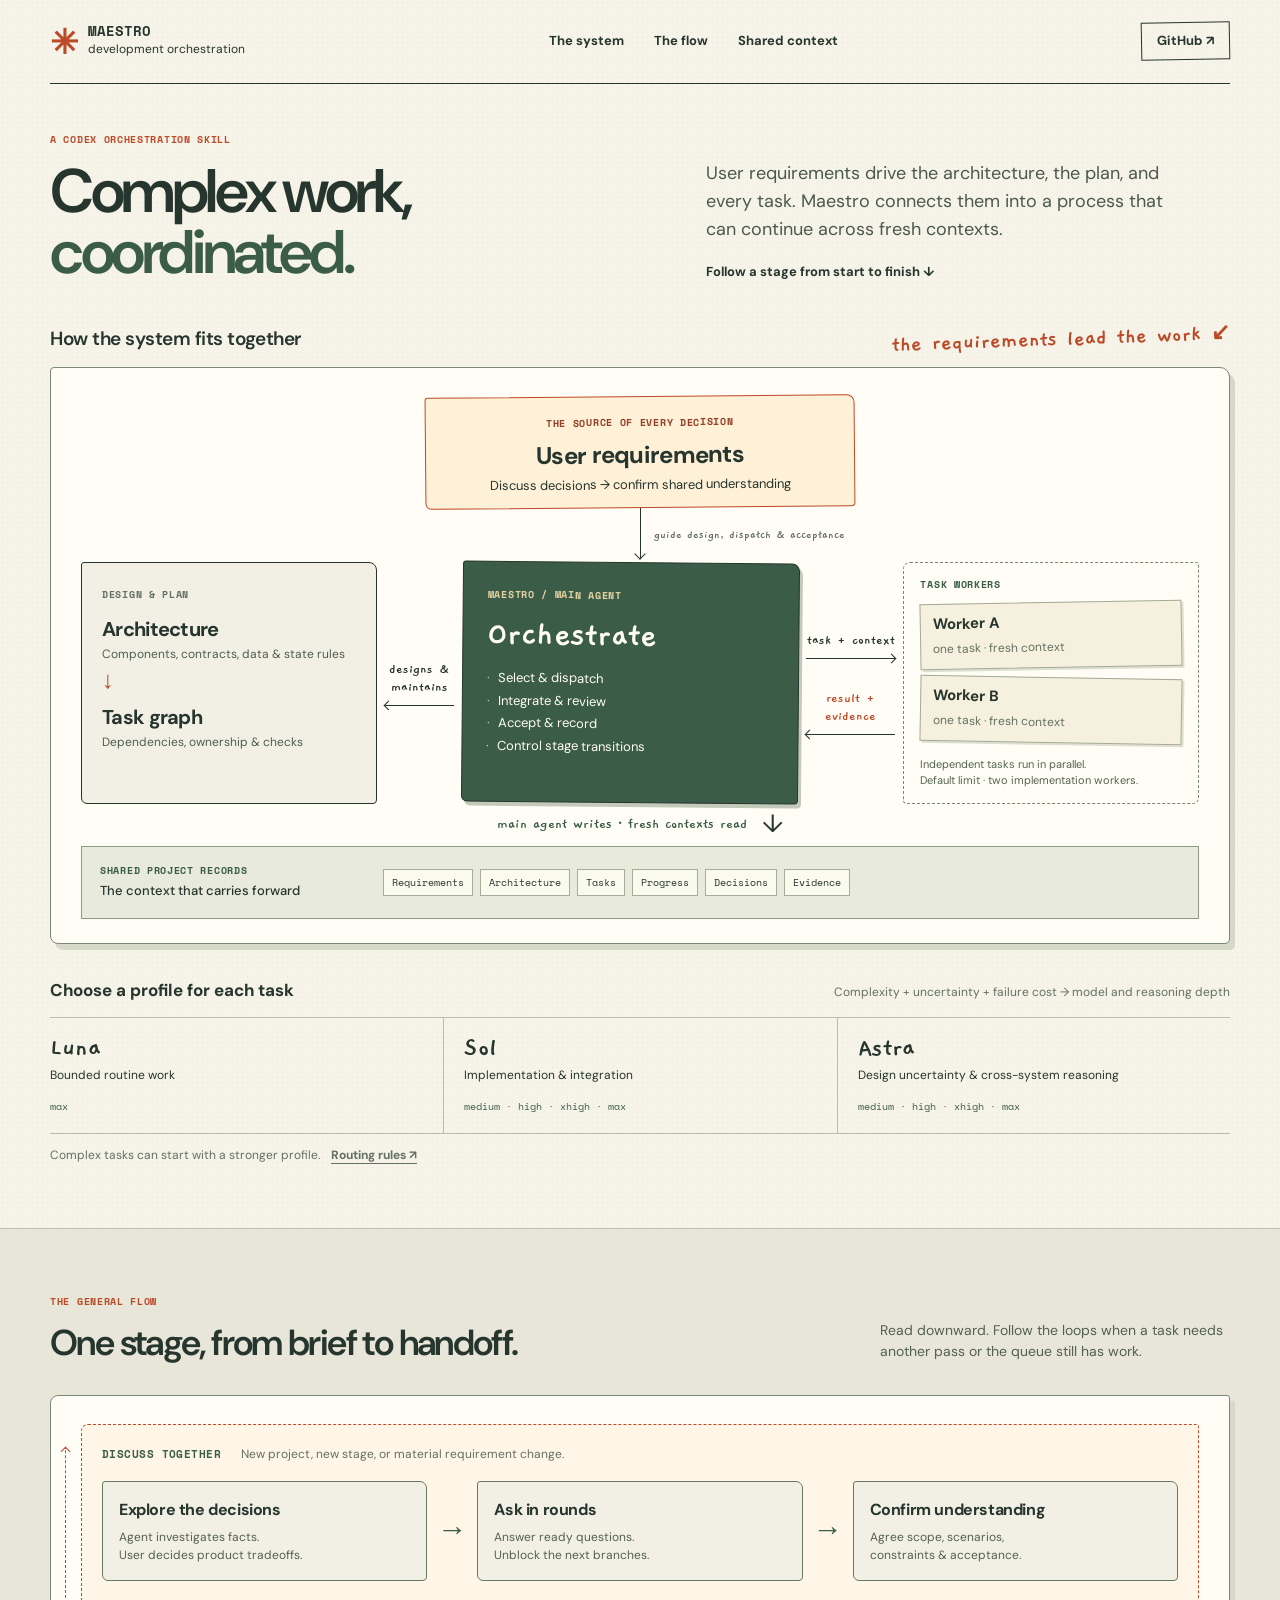
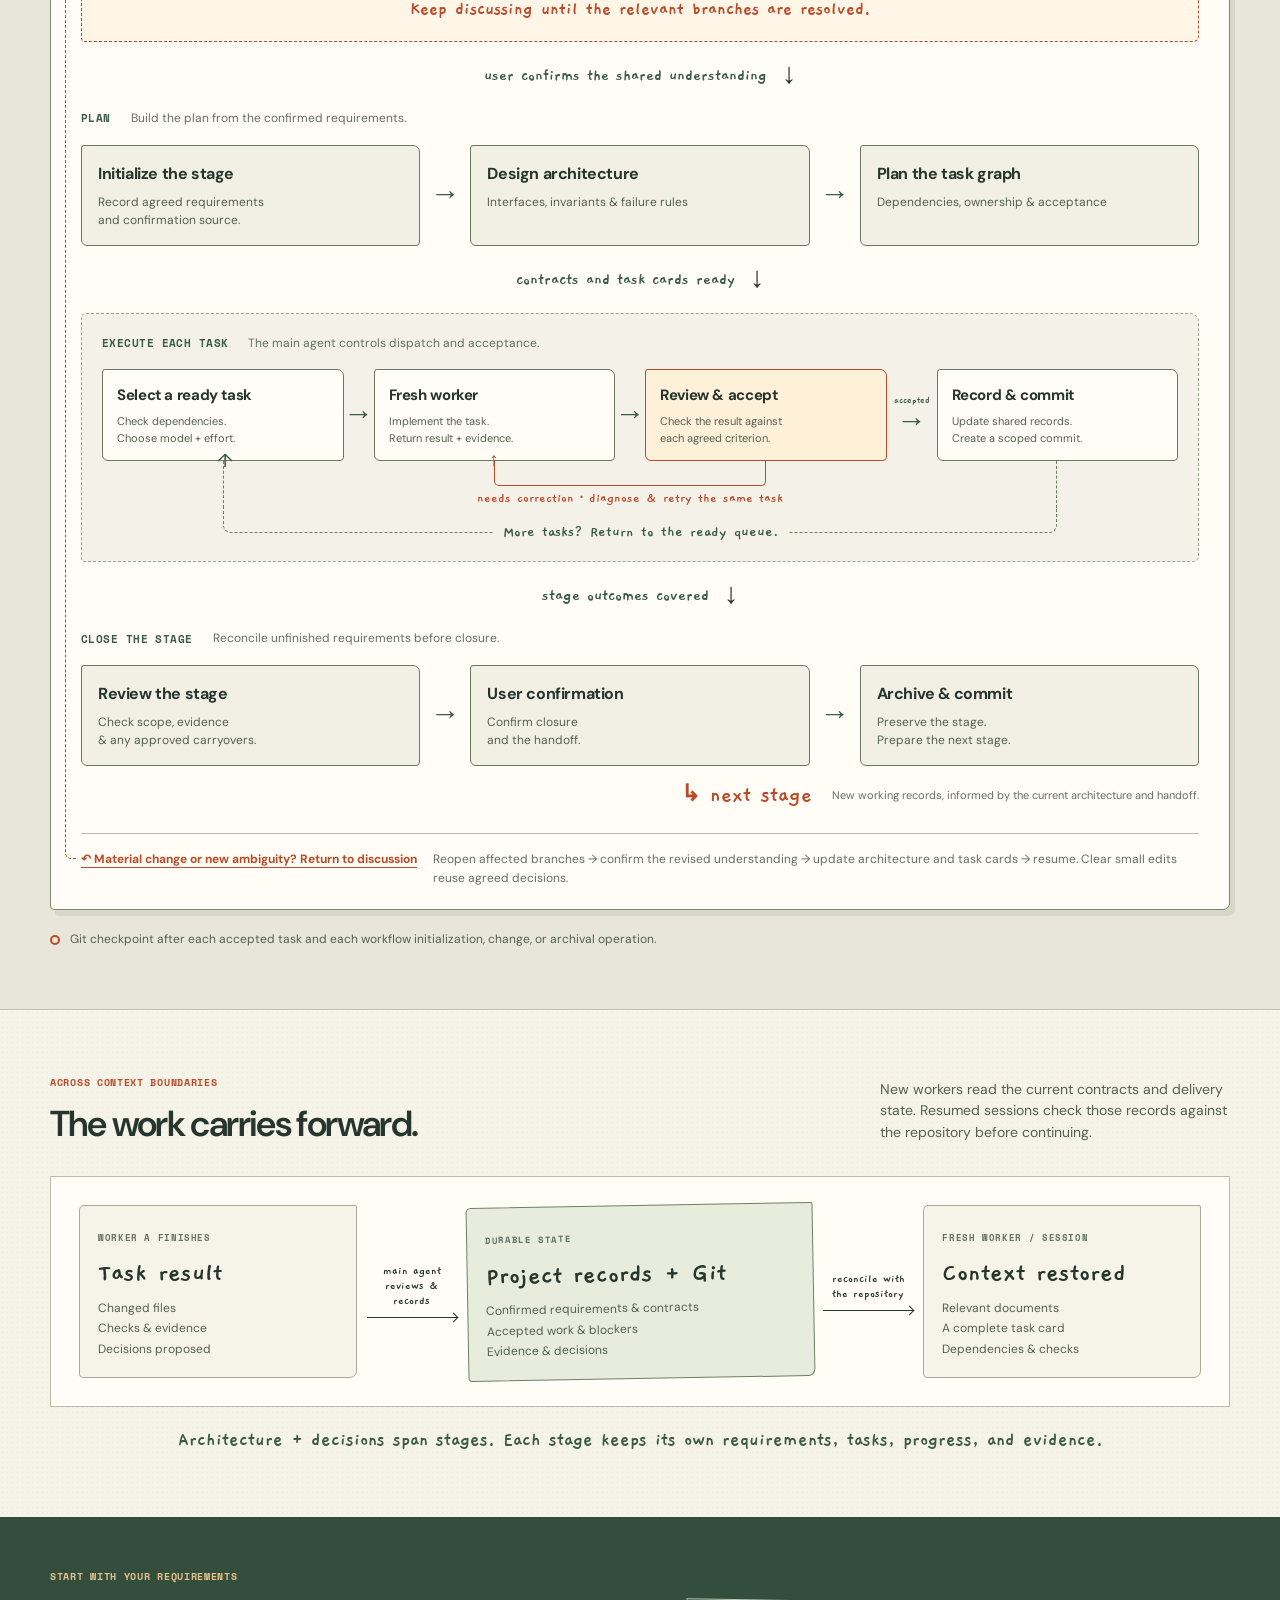
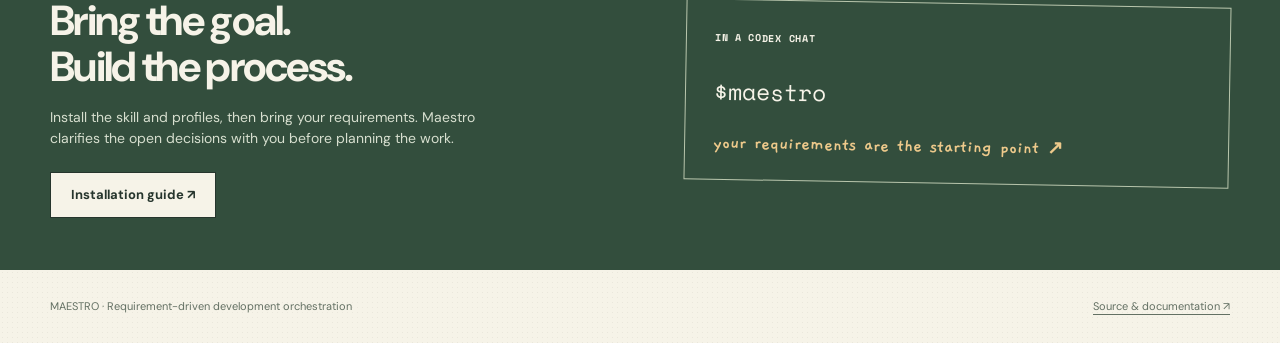
==== commit fc22af42: "feat: integrate grilling as the requirements clarification phase" ====
--- a/docs/index.html
+++ b/docs/index.html
@@ -28,7 +28,7 @@
   <div class="map-source sketch-card">
     <span class="node-label">THE SOURCE OF EVERY DECISION</span>
     <h3>User requirements</h3>
-    <p>Outcomes · constraints · acceptance criteria</p>
+    <p>Discuss decisions → confirm shared understanding</p>
   </div>
   <div class="vertical-link"><span>guide design, dispatch &amp; acceptance</span></div>
   <div class="system-row">
@@ -71,10 +71,23 @@
     <section class="workflow-section" id="workflow"><div class="wrap">
       <div class="section-heading"><div><p class="eyebrow">THE GENERAL FLOW</p><h2>One stage, from brief to handoff.</h2></div><p>Read downward. Follow the loops when a task needs another pass or the queue still has work.</p></div>
 <div class="lifecycle diagram" id="lifecycle-map">
+  <div class="discussion-return-route" aria-hidden="true"></div>
+  <div class="phase discussion-phase" id="discussion">
+    <div class="phase-caption"><span class="phase-mark">DISCUSS TOGETHER</span><p>New project, new stage, or material requirement change.</p></div>
+    <div class="plan-lane">
+      <div class="flow-node"><h3>Explore the decisions</h3><p>Agent investigates facts.<br>User decides product tradeoffs.</p></div>
+      <div class="simple-arrow" aria-hidden="true">→</div>
+      <div class="flow-node"><h3>Ask in rounds</h3><p>Answer ready questions.<br>Unblock the next branches.</p></div>
+      <div class="simple-arrow" aria-hidden="true">→</div>
+      <div class="flow-node review-node"><h3>Confirm understanding</h3><p>Agree scope, scenarios,<br>constraints &amp; acceptance.</p></div>
+    </div>
+    <p class="discussion-note hand">Keep discussing until the relevant branches are resolved.</p>
+  </div>
+  <div class="phase-transition"><span>user confirms the shared understanding</span><b aria-hidden="true">↓</b></div>
   <div class="phase">
-    <div class="phase-caption"><span class="phase-mark">PLAN</span><p>Agree on the stage before dispatch.</p></div>
+    <div class="phase-caption"><span class="phase-mark">PLAN</span><p>Build the plan from the confirmed requirements.</p></div>
     <div class="plan-lane">
-      <div class="flow-node"><h3>Confirm requirements</h3><p>Stage goal, scope &amp; closure criteria</p></div>
+      <div class="flow-node"><h3>Initialize the stage</h3><p>Record agreed requirements<br>and confirmation source.</p></div>
       <div class="simple-arrow" aria-hidden="true">→</div>
       <div class="flow-node"><h3>Design architecture</h3><p>Interfaces, invariants &amp; failure rules</p></div>
       <div class="simple-arrow" aria-hidden="true">→</div>
@@ -108,7 +121,7 @@
     </div>
     <div class="next-stage"><span class="hand">↳ next stage</span><p>New working records, informed by the current architecture and handoff.</p></div>
   </div>
-  <div class="change-rule"><strong>When requirements change</strong><span>Update the architecture and affected task cards, then resume dependent work.</span></div>
+  <div class="change-rule"><a href="#discussion"><strong>↶ Material change or new ambiguity? Return to discussion</strong></a><span>Reopen affected branches → confirm the revised understanding → update architecture and task cards → resume. Clear small edits reuse agreed decisions.</span></div>
 </div>
       <p class="checkpoint-note"><span class="commit-dot" aria-hidden="true"></span> Git checkpoint after each accepted task and each workflow initialization, change, or archival operation.</p>
     </div></section>
@@ -117,14 +130,14 @@
 <div class="continuity-map">
   <div class="context-card"><span class="node-label">WORKER A FINISHES</span><h3>Task result</h3><p>Changed files<br>Checks &amp; evidence<br>Decisions proposed</p></div>
   <div class="context-arrow"><span>main agent<br>reviews &amp; records</span><i class="arrow-line"></i></div>
-  <div class="context-card context-records"><span class="node-label">DURABLE STATE</span><h3>Project records + Git</h3><p>Current contracts<br>Accepted work &amp; blockers<br>Evidence &amp; decisions</p></div>
+  <div class="context-card context-records"><span class="node-label">DURABLE STATE</span><h3>Project records + Git</h3><p>Confirmed requirements &amp; contracts<br>Accepted work &amp; blockers<br>Evidence &amp; decisions</p></div>
   <div class="context-arrow"><span>reconcile with<br>the repository</span><i class="arrow-line"></i></div>
   <div class="context-card"><span class="node-label">FRESH WORKER / SESSION</span><h3>Context restored</h3><p>Relevant documents<br>A complete task card<br>Dependencies &amp; checks</p></div>
 </div>
       <p class="context-foot hand">Architecture + decisions span stages. Each stage keeps its own requirements, tasks, progress, and evidence.</p>
     </section>
     <section class="start-section" id="start"><div class="wrap start-grid">
-      <div><p class="eyebrow">START WITH YOUR REQUIREMENTS</p><h2>Bring the goal.<br>Build the process.</h2><p>Install the skill and profiles, then describe your requirements and existing project documents.</p><a class="button" href="https://github.com/JAY201368/maestro#install">Installation guide ↗</a></div>
+      <div><p class="eyebrow">START WITH YOUR REQUIREMENTS</p><h2>Bring the goal.<br>Build the process.</h2><p>Install the skill and profiles, then bring your requirements. Maestro clarifies the open decisions with you before planning the work.</p><a class="button" href="https://github.com/JAY201368/maestro#install">Installation guide ↗</a></div>
       <div class="command-card"><span class="node-label">IN A CODEX CHAT</span><code>$maestro</code><span class="hand">your requirements are the starting point ↗</span></div>
     </div></section>
   </main>
--- a/docs/style.css
+++ b/docs/style.css
@@ -271,3 +271,14 @@
 @media (prefers-reduced-motion: reduce) {
   html { scroll-behavior: auto; }
 }
+
+/* Requirements discussion precedes formal planning. */
+.discussion-phase { background: #fff6e7; border: 1px dashed var(--orange); border-radius: 7px 3px 6px 4px; padding: 20px; }
+.discussion-note { margin-top: 18px; text-align: center; font-size: 19px; }
+.change-rule { flex-wrap: wrap; }
+.change-rule a { color: var(--orange); }
+.change-rule span { flex: 1 1 480px; }
+
+.lifecycle { position: relative; }
+.discussion-return-route { position: absolute; left: 14px; top: 52px; bottom: 50px; width: 12px; border-left: 1px dashed var(--orange); border-bottom: 1px dashed var(--orange); border-radius: 0 0 0 6px; }
+.discussion-return-route::before { content: ''; position: absolute; top: 0; left: -4px; width: 6px; height: 6px; border-top: 1px solid var(--orange); border-left: 1px solid var(--orange); transform: rotate(45deg); }
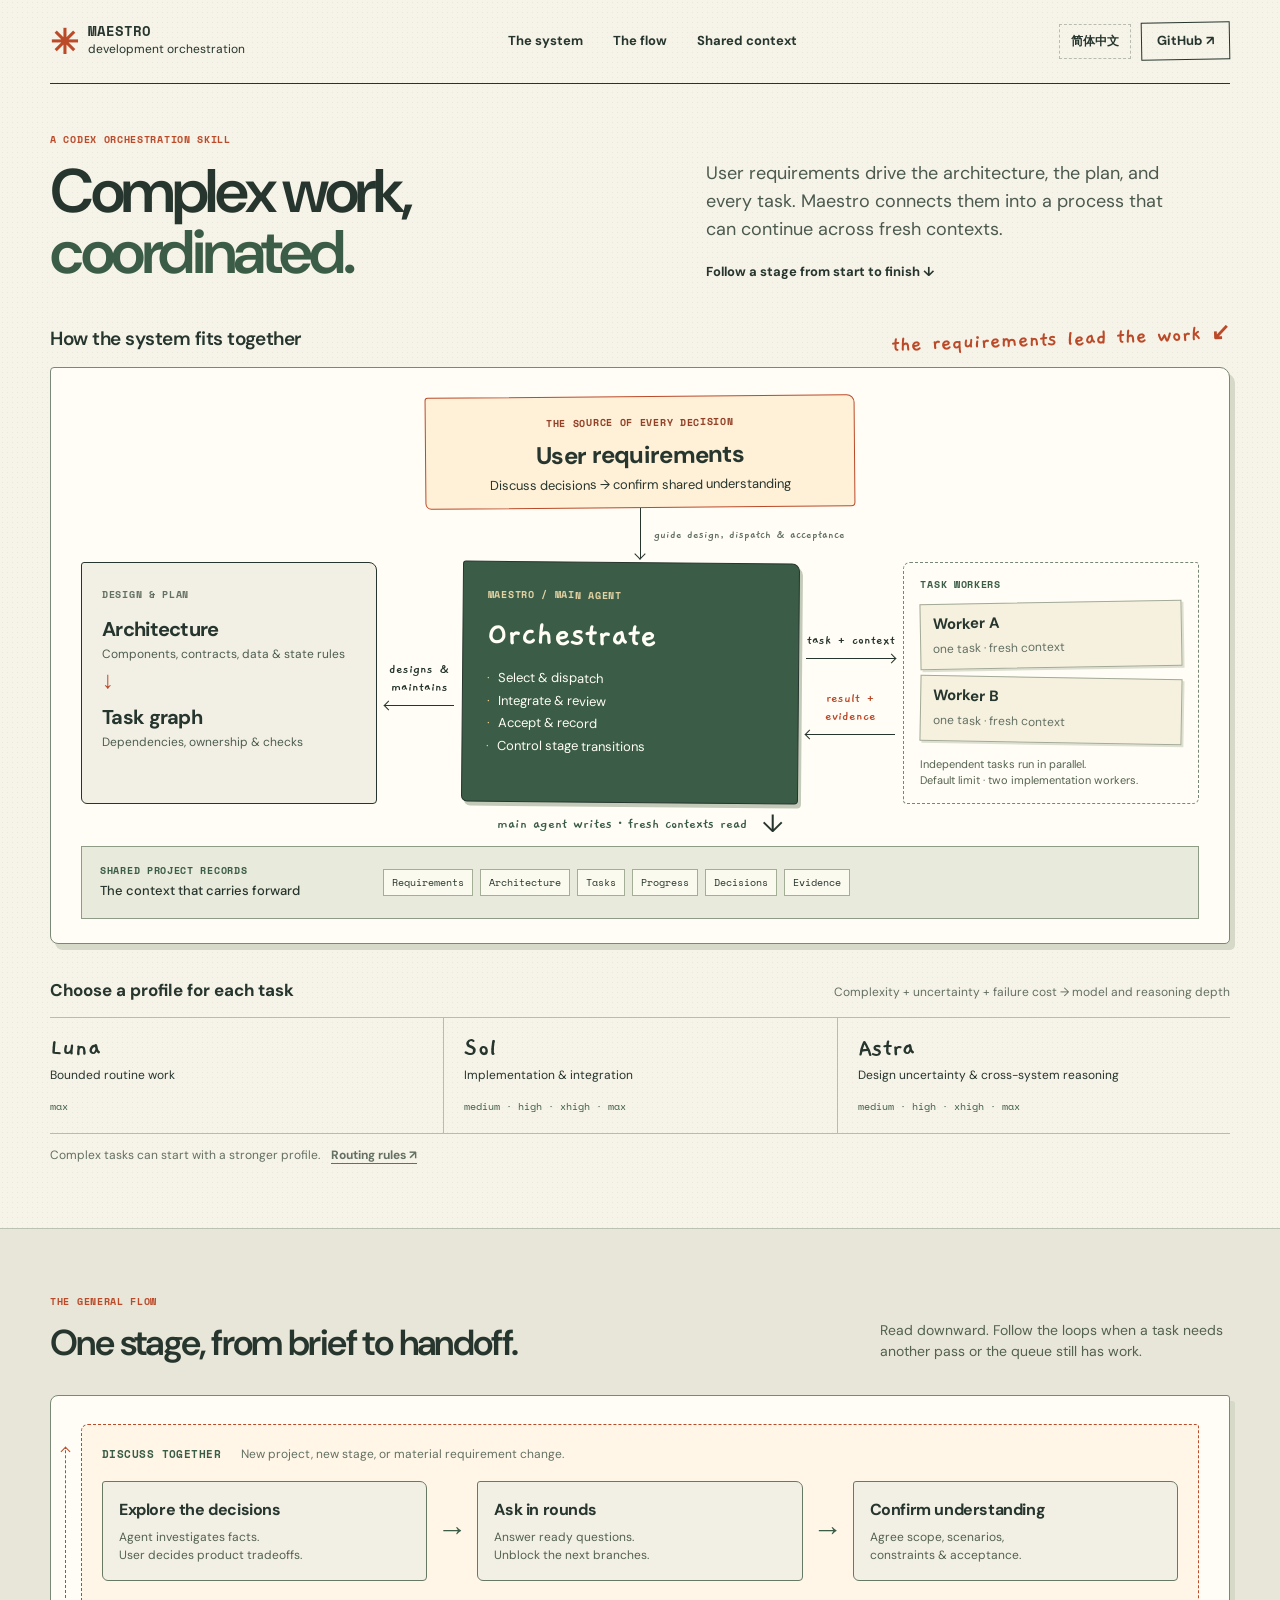
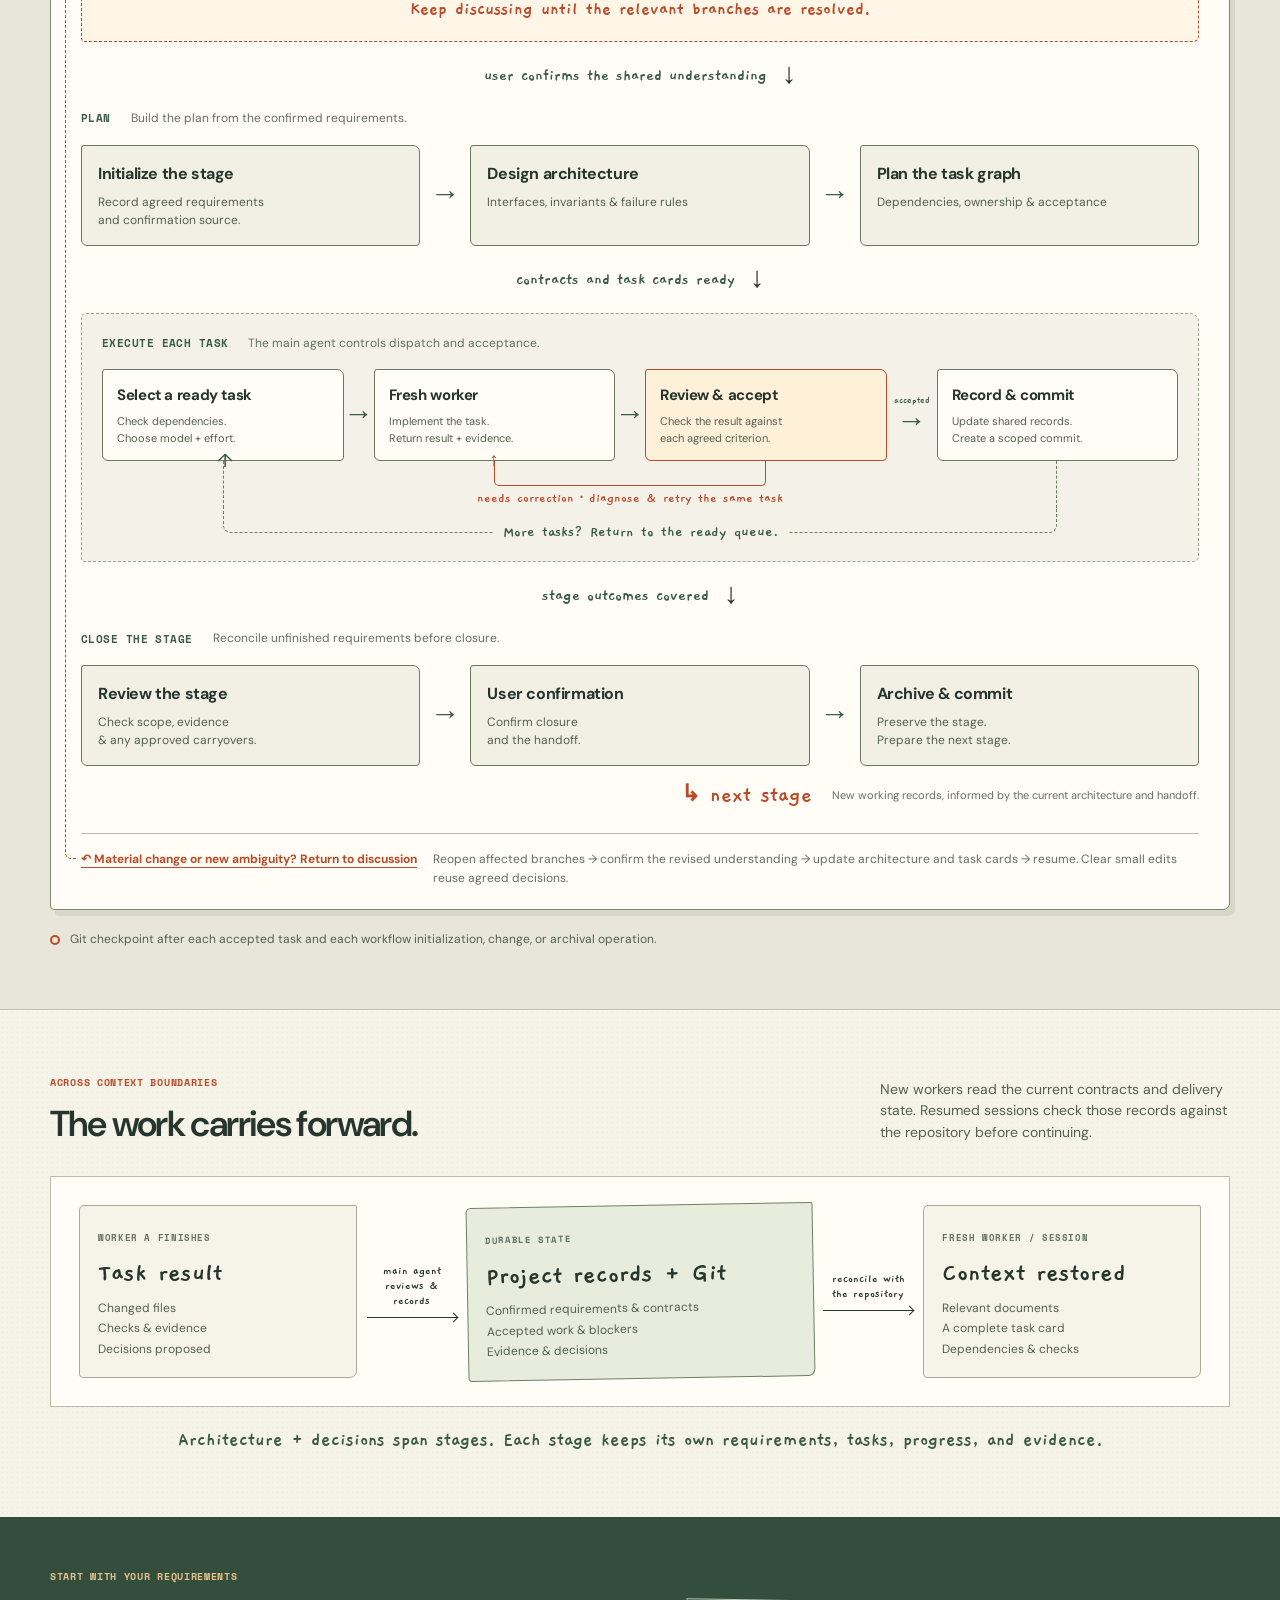
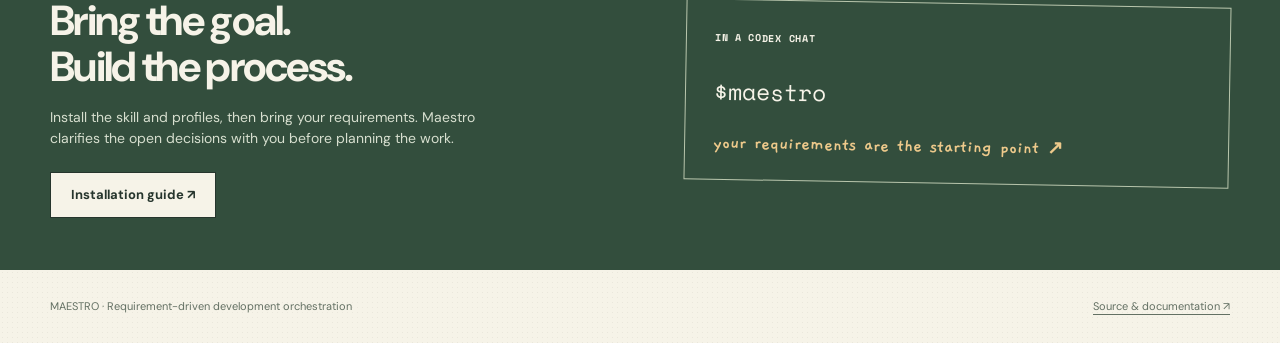
==== commit d10b3388: "docs: add Simplified Chinese README and illustrated guide Mirror the English README and the GitHub P" ====
--- a/docs/index.html
+++ b/docs/index.html
@@ -6,6 +6,8 @@
   <meta name="description" content="See how Maestro connects user requirements, architecture, task planning, tiered subagents, shared records, and stage control.">
   <meta name="theme-color" content="#f6f3e8">
   <title>Maestro — A visual guide to development orchestration</title>
+  <link rel="alternate" hreflang="en" href="index.html">
+  <link rel="alternate" hreflang="zh-CN" href="index.zh-CN.html">
   <link rel="preconnect" href="https://fonts.googleapis.com">
   <link rel="preconnect" href="https://fonts.gstatic.com" crossorigin>
   <link href="https://fonts.googleapis.com/css2?family=DM+Sans:wght@400;500;600;700&family=Gaegu:wght@400;700&family=Space+Mono:wght@400;700&display=swap" rel="stylesheet">
@@ -15,7 +17,7 @@
   <header class="topbar wrap">
     <a class="brand" href="#top"><span class="brand-mark">✳</span><span>MAESTRO<small>development orchestration</small></span></a>
     <nav aria-label="Main navigation"><a href="#system">The system</a><a href="#workflow">The flow</a><a href="#context">Shared context</a></nav>
-    <a class="repo-link" href="https://github.com/JAY201368/maestro">GitHub ↗</a>
+    <div class="topbar-actions"><a class="lang-link" href="index.zh-CN.html" hreflang="zh-CN" lang="zh-CN">简体中文</a><a class="repo-link" href="https://github.com/JAY201368/maestro">GitHub ↗</a></div>
   </header>
   <main id="top">
     <section class="overview wrap" id="system">
--- a/docs/style.css
+++ b/docs/style.css
@@ -33,6 +33,9 @@
 .brand-mark { font-size: 34px; color: var(--orange); }
 nav { display: flex; gap: 30px; }
 nav a, .repo-link { font-size: 13px; font-weight: 700; text-decoration: none; }
+.topbar-actions { display: flex; align-items: center; gap: 10px; }
+.lang-link { font-size: 12px; font-weight: 700; text-decoration: none; padding: 7px 11px; border: 1px dashed var(--line); white-space: nowrap; }
+.lang-link:hover { border-color: var(--orange); }
 .repo-link { padding: 8px 15px; border: 1px solid var(--ink); transform: rotate(-1deg); }
 .overview { padding: 48px 0 64px; }
 .intro-heading { display: grid; grid-template-columns: 1.1fr 1fr; gap: 80px; align-items: end; margin-bottom: 40px; }
@@ -236,7 +239,11 @@
   .context-card { padding: 12px; }
 }
 @media (max-width: 650px) {
+  .topbar { gap: 10px; }
   .topbar nav { display: none; }
+  .brand small { display: none; }
+  .repo-link { white-space: nowrap; padding: 7px 11px; }
+  .lang-link { white-space: nowrap; padding: 6px 9px; }
   .intro-heading, .start-grid { grid-template-columns: 1fr; gap: 25px; }
   .diagram-heading { align-items: start; flex-direction: column; gap: 8px; }
   .map-source { width: 100%; }
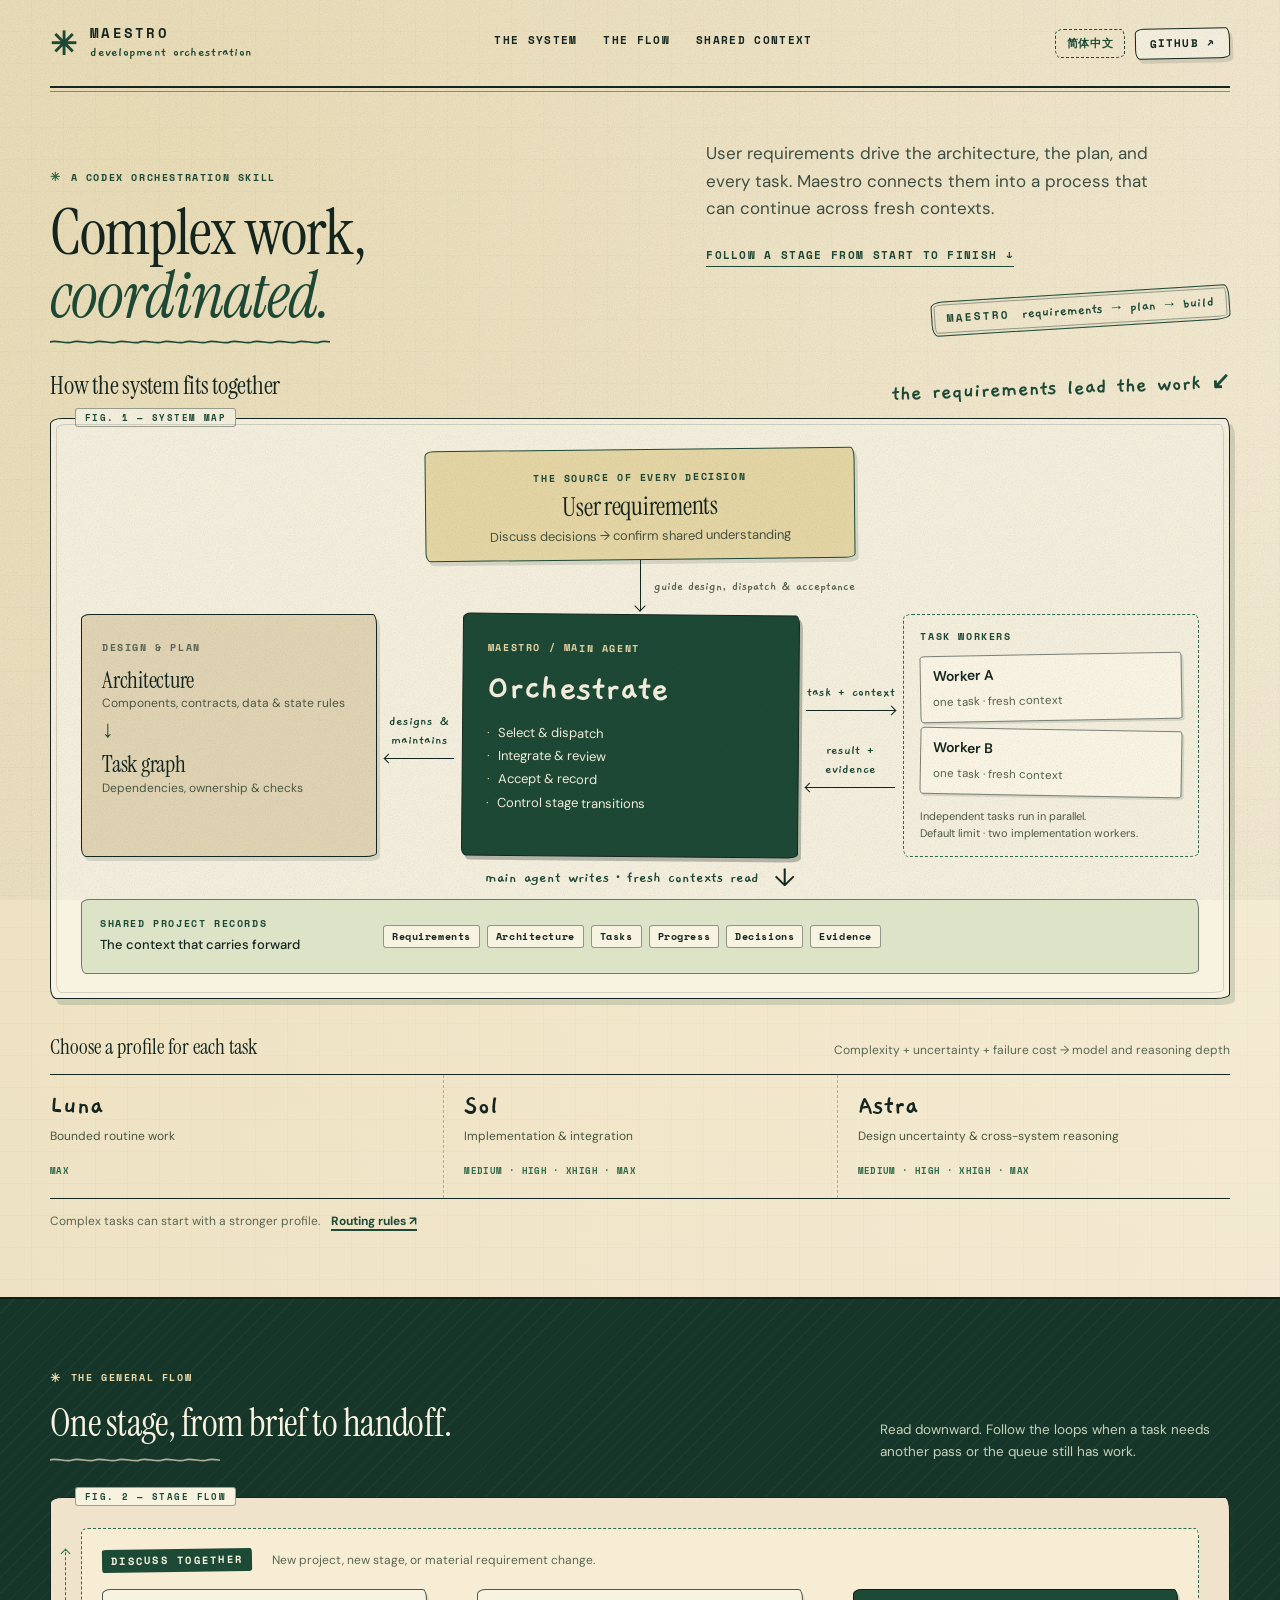
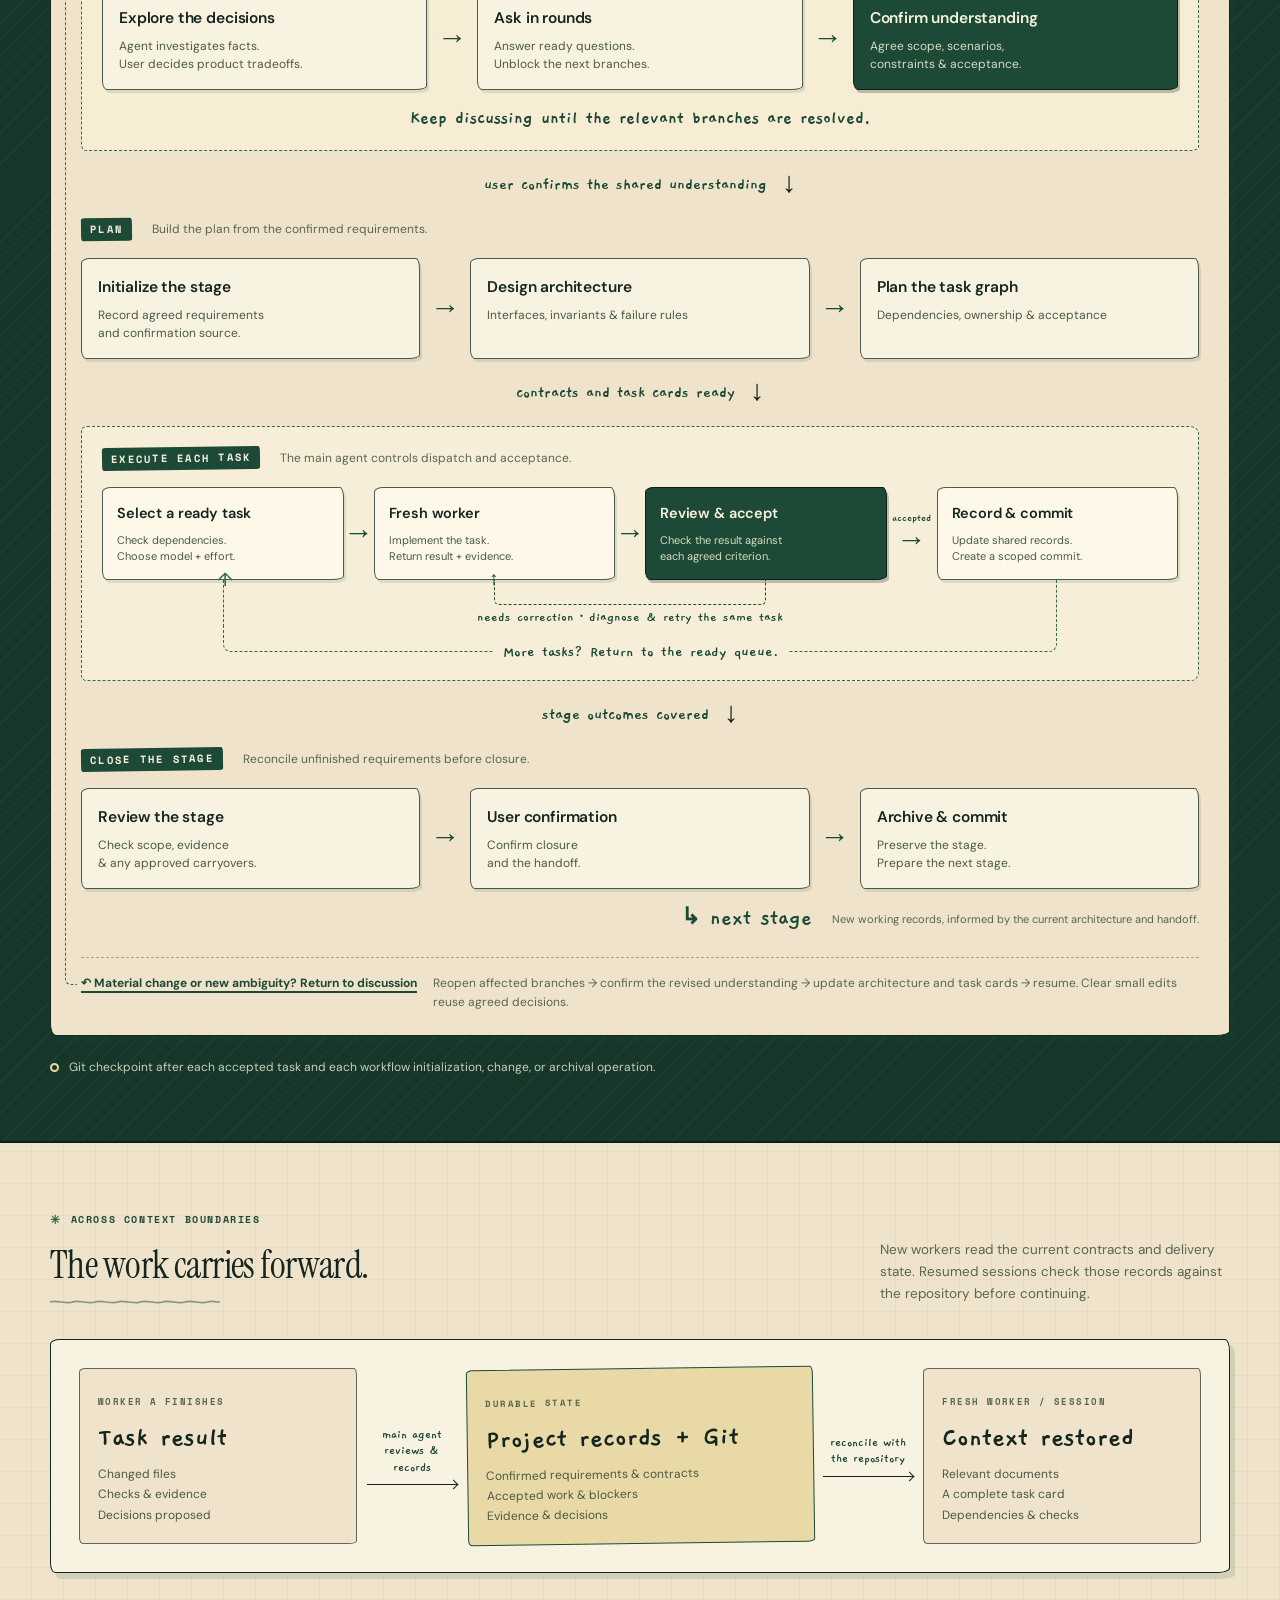
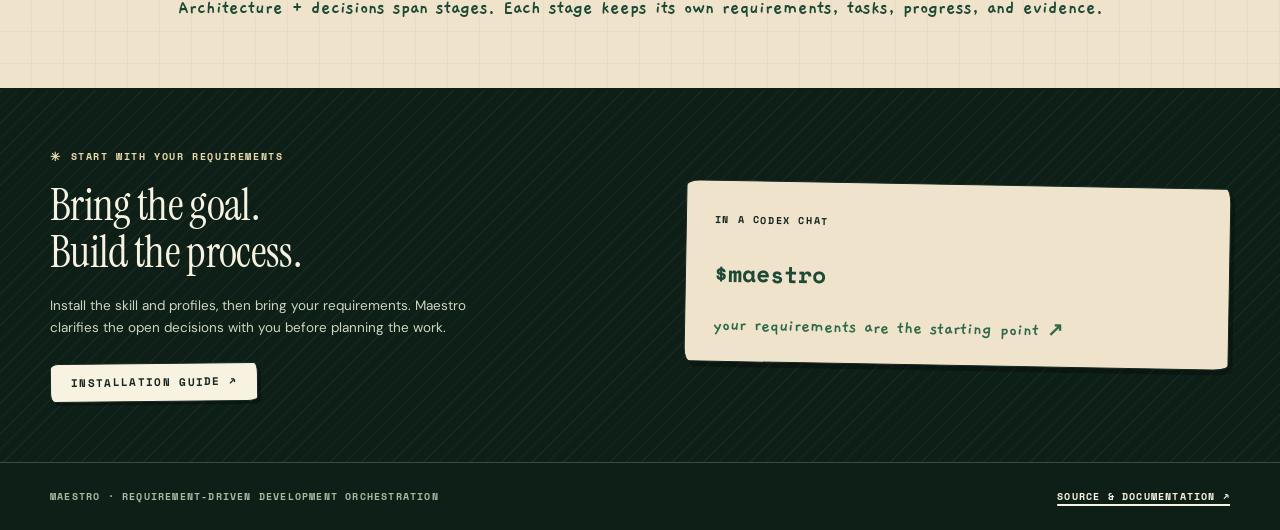
==== commit 719e05aa: "style: rebuild the illustrated guide as a retro green-and-cream field guide Replace the flat sans-se" ====
--- a/docs/index.html
+++ b/docs/index.html
@@ -4,13 +4,13 @@
   <meta charset="utf-8">
   <meta name="viewport" content="width=device-width, initial-scale=1">
   <meta name="description" content="See how Maestro connects user requirements, architecture, task planning, tiered subagents, shared records, and stage control.">
-  <meta name="theme-color" content="#f6f3e8">
+  <meta name="theme-color" content="#efe4cb">
   <title>Maestro — A visual guide to development orchestration</title>
   <link rel="alternate" hreflang="en" href="index.html">
   <link rel="alternate" hreflang="zh-CN" href="index.zh-CN.html">
   <link rel="preconnect" href="https://fonts.googleapis.com">
   <link rel="preconnect" href="https://fonts.gstatic.com" crossorigin>
-  <link href="https://fonts.googleapis.com/css2?family=DM+Sans:wght@400;500;600;700&family=Gaegu:wght@400;700&family=Space+Mono:wght@400;700&display=swap" rel="stylesheet">
+  <link href="https://fonts.googleapis.com/css2?family=DM+Sans:wght@400;500;600;700&family=Gaegu:wght@400;700&family=Instrument+Serif:ital@0;1&family=Space+Mono:wght@400;700&display=swap" rel="stylesheet">
   <link rel="stylesheet" href="style.css">
 </head>
 <body>
@@ -23,7 +23,7 @@
     <section class="overview wrap" id="system">
       <div class="intro-heading">
         <div><p class="eyebrow">A CODEX ORCHESTRATION SKILL</p><h1>Complex work,<br><span>coordinated.</span></h1></div>
-        <div class="intro-copy"><p>User requirements drive the architecture, the plan, and every task. Maestro connects them into a process that can continue across fresh contexts.</p><a class="text-link" href="#workflow">Follow a stage from start to finish ↓</a></div>
+        <div class="intro-copy"><p>User requirements drive the architecture, the plan, and every task. Maestro connects them into a process that can continue across fresh contexts.</p><a class="text-link" href="#workflow">Follow a stage from start to finish ↓</a><span class="hero-stamp"><b>MAESTRO</b><em>requirements → plan → build</em></span></div>
       </div>
       <div class="diagram-heading"><h2>How the system fits together</h2><span class="hand">the requirements lead the work ↙</span></div>
 <div class="system-map diagram" id="system-map">
--- a/docs/style.css
+++ b/docs/style.css
@@ -1,142 +1,627 @@
-/* Paper, ink, and restrained hand-drawn connections. */
+/* ==========================================================================
+   Maestro — retro field-guide design language
+   Deep-green ink on aged cream paper. Hand-drawn frames, letterpress shadows,
+   serif display type, mono captions, and scribbled rules.
+   ========================================================================== */
+
 :root {
-  --ink: #26352d;
-  --paper: #f6f3e8;
-  --white: #fffdf5;
-  --muted: #637063;
-  --line: #b8bcac;
-  --orange: #bb4a29;
-  --green: #3b5c47;
-  --wash: #e8eadb;
-  --mono: 'Space Mono', monospace;
-  --hand: 'Gaegu', cursive;
-  --sans: 'DM Sans', sans-serif;
-}
+  /* Paper stocks */
+  --paper: #efe4cb;
+  --paper-hi: #f8f2e1;
+  --paper-lo: #e4d7b7;
+  --wash: #dce3c7;
+
+  /* Ink */
+  --ink: #14261f;
+  --green-900: #0e1f18;
+  --green-800: #16362a;
+  --green-700: #1d4a36;
+  --green-500: #2f6a4b;
+  --green-300: #a9bfa7;
+  --muted: #586651;
+  --line: #b8ab8b;
+  --highlight: #e9d9a7;
+
+  /* Type */
+  --mono: 'Space Mono', ui-monospace, 'PingFang SC', monospace;
+  --hand: 'Gaegu', 'Kaiti SC', 'STKaiti', 'KaiTi', cursive;
+  --sans: 'DM Sans', 'PingFang SC', 'Hiragino Sans GB', 'Microsoft YaHei', 'Noto Sans SC', sans-serif;
+  --display: 'Instrument Serif', 'Songti SC', 'Noto Serif SC', 'Source Han Serif SC', serif;
+
+  /* Hand-drawn geometry */
+  --sketch: 14px 5px 16px 6px / 6px 16px 5px 14px;
+  --sketch-sm: 9px 4px 11px 5px / 5px 11px 4px 9px;
+  --lid: 3px 4px 0 rgba(20, 38, 31, .13);
+
+  /* Scribbles */
+  --wave: url("data:image/svg+xml;utf8,<svg xmlns='http://www.w3.org/2000/svg' width='90' height='7'><path d='M0 4 C 5.6 1.2, 16.9 6.8, 22.5 4 C 28.1 1.2, 39.4 6.8, 45 4 C 50.6 1.2, 61.9 6.8, 67.5 4 C 73.1 1.2, 84.4 6.8, 90 4' fill='none' stroke='%231d4a36' stroke-width='1.7' stroke-linecap='round'/></svg>");
+  --wave-light: url("data:image/svg+xml;utf8,<svg xmlns='http://www.w3.org/2000/svg' width='90' height='7'><path d='M0 4 C 5.6 1.2, 16.9 6.8, 22.5 4 C 28.1 1.2, 39.4 6.8, 45 4 C 50.6 1.2, 61.9 6.8, 67.5 4 C 73.1 1.2, 84.4 6.8, 90 4' fill='none' stroke='%23efe4cb' stroke-width='1.7' stroke-linecap='round'/></svg>");
+}
+
 * { box-sizing: border-box; }
 html { scroll-behavior: smooth; }
 body {
   margin: 0;
-  background: var(--paper);
-  background-image: radial-gradient(#6d715d16 .7px, transparent .7px);
-  background-size: 5px 5px;
+  background-color: var(--paper);
+  background-image:
+    radial-gradient(circle at 12% 4%, rgba(233, 217, 167, .55) 0, transparent 46%),
+    radial-gradient(circle at 92% 12%, rgba(255, 250, 235, .6) 0, transparent 42%),
+    linear-gradient(rgba(29, 74, 54, .045) 1px, transparent 1px),
+    linear-gradient(90deg, rgba(29, 74, 54, .045) 1px, transparent 1px);
+  background-size: auto, auto, 32px 32px, 32px 32px;
+  background-position: 0 0, 0 0, -1px -1px, -1px -1px;
   color: var(--ink);
-  font: 16px/1.55 var(--sans);
-}
-a { color: inherit; text-underline-offset: 4px; }
-a:hover { color: var(--orange); }
-a:focus-visible { outline: 3px solid var(--orange); outline-offset: 5px; }
+  font: 16px/1.62 var(--sans);
+  -webkit-font-smoothing: antialiased;
+}
+
+/* Paper grain over everything, like a scanned print */
+body::after {
+  content: '';
+  position: fixed;
+  inset: 0;
+  z-index: 9999;
+  pointer-events: none;
+  opacity: .22;
+  mix-blend-mode: multiply;
+  background-image: url("data:image/svg+xml;utf8,<svg xmlns='http://www.w3.org/2000/svg' width='180' height='180'><filter id='g'><feTurbulence type='fractalNoise' baseFrequency='0.82' numOctaves='3' stitchTiles='stitch'/><feColorMatrix type='saturate' values='0'/></filter><rect width='180' height='180' filter='url(%23g)'/></svg>");
+}
+
+::selection { background: var(--green-700); color: var(--paper-hi); }
+
+a { color: inherit; text-underline-offset: 4px; text-decoration-thickness: 1.5px; }
+a:hover { color: var(--green-500); }
+a:focus-visible { outline: 2px dashed var(--green-700); outline-offset: 5px; }
+
 h1, h2, h3, h4, p { margin: 0; }
 .wrap { width: min(1180px, calc(100% - 80px)); margin: auto; }
-.topbar { height: 84px; display: flex; align-items: center; justify-content: space-between; border-bottom: 1px solid var(--ink); }
-.brand { display: flex; align-items: center; gap: 10px; text-decoration: none; font: 700 14px/1.15 var(--mono); }
-.brand small { display: block; font: 12px/1.8 var(--sans); }
-.brand-mark { font-size: 34px; color: var(--orange); }
-nav { display: flex; gap: 30px; }
-nav a, .repo-link { font-size: 13px; font-weight: 700; text-decoration: none; }
+
+/* ---------- masthead ---------- */
+.topbar {
+  height: 88px;
+  display: flex;
+  align-items: center;
+  justify-content: space-between;
+  gap: 20px;
+  border-bottom: 2px solid var(--ink);
+  position: relative;
+}
+.topbar::after {
+  content: '';
+  position: absolute;
+  left: 0;
+  right: 0;
+  bottom: -6px;
+  height: 1px;
+  background: rgba(20, 38, 31, .45);
+}
+.brand {
+  display: flex;
+  align-items: center;
+  gap: 11px;
+  text-decoration: none;
+  font: 700 14px/1.1 var(--mono);
+  letter-spacing: .16em;
+}
+.brand small {
+  display: block;
+  margin-top: 3px;
+  font: 700 14px/1.2 var(--hand);
+  letter-spacing: .02em;
+  color: var(--green-700);
+}
+.brand-mark { font-size: 32px; line-height: 1; color: var(--green-700); }
+
+nav { display: flex; gap: 26px; }
+nav a {
+  font: 700 11px/1 var(--mono);
+  letter-spacing: .12em;
+  text-transform: uppercase;
+  text-decoration: none;
+  padding-bottom: 4px;
+  border-bottom: 1.5px solid transparent;
+}
+nav a:hover { border-bottom-color: var(--green-700); color: var(--green-700); }
+
 .topbar-actions { display: flex; align-items: center; gap: 10px; }
-.lang-link { font-size: 12px; font-weight: 700; text-decoration: none; padding: 7px 11px; border: 1px dashed var(--line); white-space: nowrap; }
-.lang-link:hover { border-color: var(--orange); }
-.repo-link { padding: 8px 15px; border: 1px solid var(--ink); transform: rotate(-1deg); }
-.overview { padding: 48px 0 64px; }
-.intro-heading { display: grid; grid-template-columns: 1.1fr 1fr; gap: 80px; align-items: end; margin-bottom: 40px; }
-.eyebrow, .node-label { font: 700 10px/1.5 var(--mono); letter-spacing: .07em; }
-.eyebrow { color: var(--orange); margin-bottom: 14px; }
-h1 { font-size: clamp(48px, 4.8vw, 66px); font-weight: 600; line-height: 1; letter-spacing: -.055em; }
-h1 span { color: var(--green); }
-.intro-copy p { font-size: 18px; color: #4b594e; max-width: 480px; margin-bottom: 15px; }
-.text-link { font-size: 13px; font-weight: 700; text-decoration: none; }
-.hand { font: 700 23px/1.15 var(--hand); color: var(--orange); }
-.diagram-heading { display: flex; align-items: baseline; justify-content: space-between; margin-bottom: 14px; }
-.diagram-heading h2 { font-size: 19px; font-weight: 600; letter-spacing: -.025em; }
+
+.repo-link {
+  font: 700 11px/1 var(--mono);
+  letter-spacing: .1em;
+  text-transform: uppercase;
+  text-decoration: none;
+  padding: 9px 14px;
+  background: var(--paper-hi);
+  border: 1.5px solid var(--ink);
+  border-radius: var(--sketch-sm);
+  box-shadow: var(--lid);
+  transform: rotate(-1deg);
+  white-space: nowrap;
+}
+.repo-link:hover { background: var(--highlight); color: var(--ink); }
+
+.lang-link {
+  font: 700 11px/1 var(--mono);
+  letter-spacing: .06em;
+  text-decoration: none;
+  padding: 8px 11px;
+  border: 1.5px dashed var(--green-700);
+  border-radius: var(--sketch-sm);
+  color: var(--green-700);
+  white-space: nowrap;
+}
+.lang-link:hover { border-style: solid; background: rgba(29, 74, 54, .08); }
+
+/* ---------- hero ---------- */
+.overview { padding: 52px 0 66px; }
+.intro-heading {
+  display: grid;
+  grid-template-columns: 1.1fr 1fr;
+  gap: 80px;
+  align-items: end;
+  margin-bottom: 44px;
+}
+.eyebrow, .node-label {
+  font: 700 10px/1.5 var(--mono);
+  letter-spacing: .16em;
+  text-transform: uppercase;
+}
+.eyebrow {
+  color: var(--green-700);
+  margin-bottom: 16px;
+  display: flex;
+  align-items: center;
+  gap: 9px;
+}
+.eyebrow::before {
+  content: '✳';
+  font-size: 12px;
+  color: var(--green-500);
+}
+h1 {
+  font: 400 clamp(46px, 5vw, 68px)/.98 var(--display);
+  letter-spacing: -.015em;
+}
+h1 span {
+  color: var(--green-700);
+  font-style: italic;
+  padding-bottom: 8px;
+  background: var(--wave) left bottom repeat-x;
+  background-size: 90px 7px;
+}
+.intro-copy p {
+  font-size: 17px;
+  color: #3f4f43;
+  max-width: 470px;
+  margin-bottom: 18px;
+}
+.text-link {
+  font: 700 11px/1.4 var(--mono);
+  letter-spacing: .12em;
+  text-transform: uppercase;
+  text-decoration: none;
+  color: var(--green-700);
+  border-bottom: 1.5px solid var(--green-700);
+  padding-bottom: 3px;
+}
+.text-link:hover { background: rgba(29, 74, 54, .08); }
+
+.hand {
+  font: 700 23px/1.15 var(--hand);
+  color: var(--green-700);
+}
+
+/* rubber stamp */
+.hero-stamp {
+  display: flex;
+  width: fit-content;
+  align-items: center;
+  gap: 12px;
+  margin: 26px 0 0 auto;
+  padding: 9px 15px;
+  transform: rotate(-3.5deg);
+  border: 1.7px solid var(--green-700);
+  border-radius: 12px 5px 13px 6px / 6px 13px 5px 12px;
+  box-shadow: inset 0 0 0 2px var(--paper), inset 0 0 0 3px rgba(29, 74, 54, .45);
+  color: var(--green-700);
+}
+.hero-stamp b {
+  font: 700 11px/1 var(--mono);
+  letter-spacing: .18em;
+}
+.hero-stamp em {
+  font: 700 15px/1 var(--hand);
+  font-style: normal;
+}
+
+/* ---------- diagrams: paper sheets ---------- */
+.diagram-heading {
+  display: flex;
+  align-items: baseline;
+  justify-content: space-between;
+  margin-bottom: 16px;
+}
+.diagram-heading h2 {
+  font: 400 25px/1.1 var(--display);
+  letter-spacing: -.01em;
+}
 .diagram-heading .hand { transform: rotate(-2deg); }
-.diagram { background: var(--white); border: 1px solid #7a8877; box-shadow: 5px 6px 0 #d6d8c8; }
-.system-map { padding: 28px 30px 24px; border-radius: 4px 10px 5px 8px; }
-.sketch-card { border: 1.5px solid var(--ink); border-radius: 3px 8px 4px 6px; }
-.map-source { width: 430px; margin: auto; padding: 12px 20px; border-color: var(--orange); background: #fff0d8; text-align: center; transform: rotate(-.5deg); }
-.map-source .node-label { color: #924126; }
-.map-source h3 { font-size: 24px; letter-spacing: -.03em; margin: 2px 0; }
-.map-source p { font-size: 13px; }
-.vertical-link { height: 54px; position: relative; display: flex; justify-content: center; align-items: center; }
-.vertical-link::before { content: ''; position: absolute; top: 0; bottom: 4px; left: 50%; border-left: 1.5px solid var(--ink); }
-.vertical-link::after { content: ''; position: absolute; bottom: 4px; left: calc(50% - 4px); width: 7px; height: 7px; border-right: 1.5px solid var(--ink); border-bottom: 1.5px solid var(--ink); transform: rotate(45deg); }
-.vertical-link span { position: absolute; left: calc(50% + 14px); font: 12px var(--hand); font-weight: 700; color: var(--muted); white-space: nowrap; }
-.system-row { display: grid; grid-template-columns: 1fr 85px 1.14fr 105px 1fr; align-items: stretch; }
-.design-stack { padding: 18px 20px; background: #f2f0e5; }
+
+.diagram {
+  position: relative;
+  background: var(--paper-hi);
+  border: 1.7px solid var(--ink);
+  border-radius: 12px 5px 14px 6px / 6px 14px 5px 12px;
+  box-shadow: 5px 6px 0 rgba(29, 74, 54, .16);
+}
+.diagram::before {
+  content: var(--fig, 'FIG.');
+  position: absolute;
+  top: -11px;
+  left: 24px;
+  padding: 1px 9px;
+  background: var(--paper-hi);
+  border: 1px solid rgba(20, 38, 31, .4);
+  border-radius: 3px;
+  font: 700 9px/1.7 var(--mono);
+  letter-spacing: .16em;
+  text-transform: uppercase;
+  color: var(--green-700);
+}
+
+.system-map {
+  --fig: 'FIG. 1 — SYSTEM MAP';
+  padding: 30px 30px 24px;
+}
+.system-map::after {
+  content: '';
+  position: absolute;
+  inset: 5px;
+  border: 1px solid rgba(20, 38, 31, .16);
+  border-radius: 10px 4px 12px 5px / 5px 12px 4px 10px;
+  pointer-events: none;
+}
+
+.sketch-card {
+  border: 1.5px solid var(--ink);
+  border-radius: var(--sketch-sm);
+  box-shadow: var(--lid);
+}
+.map-source {
+  width: 430px;
+  margin: auto;
+  padding: 13px 20px;
+  background: var(--highlight);
+  border-color: var(--green-700);
+  text-align: center;
+  transform: rotate(-.6deg);
+}
+.map-source .node-label { color: var(--green-700); }
+.map-source h3 {
+  font: 400 26px/1.15 var(--display);
+  letter-spacing: -.01em;
+  margin: 3px 0;
+}
+.map-source p { font-size: 13px; color: #46553f; }
+
+.vertical-link {
+  height: 54px;
+  position: relative;
+  display: flex;
+  justify-content: center;
+  align-items: center;
+}
+.vertical-link::before {
+  content: '';
+  position: absolute;
+  top: 0;
+  bottom: 4px;
+  left: 50%;
+  border-left: 1.5px solid var(--ink);
+}
+.vertical-link::after {
+  content: '';
+  position: absolute;
+  bottom: 4px;
+  left: calc(50% - 4px);
+  width: 7px;
+  height: 7px;
+  border-right: 1.5px solid var(--ink);
+  border-bottom: 1.5px solid var(--ink);
+  transform: rotate(45deg);
+}
+.vertical-link span {
+  position: absolute;
+  left: calc(50% + 14px);
+  font: 700 13px var(--hand);
+  color: var(--muted);
+  white-space: nowrap;
+}
+
+.system-row {
+  display: grid;
+  grid-template-columns: 1fr 85px 1.14fr 105px 1fr;
+  align-items: stretch;
+}
+.design-stack { padding: 18px 20px; background: var(--paper-lo); }
 .design-stack .node-label { color: var(--muted); }
-.design-stack h3 { font-size: 20px; letter-spacing: -.035em; margin-top: 8px; }
-.design-stack p { font-size: 12px; color: #4d5d50; line-height: 1.5; }
-.inner-arrow { color: var(--orange); font: 24px/1 var(--hand); margin-top: 7px; }
-.orchestrator { background: var(--green); color: var(--white); padding: 19px 24px; transform: rotate(.5deg); box-shadow: 3px 4px 0 #c3cab9; }
-.orchestrator .node-label { color: #e4d3a3; }
-.orchestrator h3 { font: 700 36px/1.2 var(--hand); margin: 8px 0 10px; }
-.orchestrator ul { padding: 0; margin: 0; list-style: none; font-size: 13px; line-height: 1.75; }
-.orchestrator li::before { content: '·'; margin-right: 8px; color: #efca88; }
-.relation { display: flex; flex-direction: column; justify-content: center; align-items: center; padding: 0 8px; }
-.relation span { font: 700 14px/1.35 var(--hand); font-weight: 700; text-align: center; }
-.arrow-line { display: block; width: 100%; height: 1px; border-top: 1.5px solid var(--ink); position: relative; margin-top: 8px; }
-.arrow-line::after { content: ''; position: absolute; right: 0; top: -4px; width: 6px; height: 6px; border-top: 1.5px solid var(--ink); border-right: 1.5px solid var(--ink); transform: rotate(45deg); }
+.design-stack h3 {
+  font: 400 23px/1.2 var(--display);
+  letter-spacing: -.01em;
+  margin-top: 8px;
+}
+.design-stack p { font-size: 12px; color: #4b5a44; line-height: 1.5; }
+.inner-arrow { color: var(--green-700); font: 24px/1 var(--hand); margin-top: 7px; }
+
+.orchestrator {
+  background: var(--green-700);
+  color: var(--paper-hi);
+  padding: 19px 24px;
+  border-radius: 8px 4px 10px 5px / 5px 10px 4px 8px;
+  transform: rotate(.5deg);
+  box-shadow: 3px 4px 0 rgba(20, 38, 31, .28);
+}
+.orchestrator .node-label { color: var(--highlight); }
+.orchestrator h3 {
+  font: 700 38px/1.15 var(--hand);
+  margin: 8px 0 10px;
+}
+.orchestrator ul {
+  padding: 0;
+  margin: 0;
+  list-style: none;
+  font-size: 13px;
+  line-height: 1.8;
+}
+.orchestrator li::before { content: '·'; margin-right: 8px; color: var(--highlight); }
+
+.relation {
+  display: flex;
+  flex-direction: column;
+  justify-content: center;
+  align-items: center;
+  padding: 0 8px;
+}
+.relation span {
+  font: 700 14px/1.35 var(--hand);
+  text-align: center;
+  color: var(--green-700);
+}
+.arrow-line {
+  display: block;
+  width: 100%;
+  height: 1px;
+  border-top: 1.5px solid var(--ink);
+  position: relative;
+  margin-top: 8px;
+}
+.arrow-line::after {
+  content: '';
+  position: absolute;
+  right: 0;
+  top: -4px;
+  width: 6px;
+  height: 6px;
+  border-top: 1.5px solid var(--ink);
+  border-right: 1.5px solid var(--ink);
+  transform: rotate(45deg);
+}
 .arrow-line.reverse { transform: rotate(180deg); }
-.return-label { margin-top: 30px; color: var(--orange); }
-.worker-group { border: 1px dashed #778775; border-radius: 7px 3px 6px 4px; padding: 14px 16px; }
-.worker-group > .node-label { color: var(--green); display: block; margin-bottom: 10px; }
-.worker-slip { padding: 8px 12px; background: #f6f1df; border: 1px solid #a3aa97; box-shadow: 2px 2px 0 #dde0d1; transform: rotate(-1deg); }
+.return-label { margin-top: 30px; color: var(--green-500); }
+
+.worker-group {
+  border: 1.5px dashed var(--green-500);
+  border-radius: var(--sketch-sm);
+  padding: 14px 16px;
+}
+.worker-group > .node-label {
+  color: var(--green-700);
+  display: block;
+  margin-bottom: 10px;
+}
+.worker-slip {
+  padding: 8px 12px;
+  background: #fdf8e8;
+  border: 1px solid rgba(20, 38, 31, .55);
+  border-radius: 5px 2px 6px 3px / 3px 6px 2px 5px;
+  box-shadow: 2px 2px 0 rgba(29, 74, 54, .14);
+  transform: rotate(-1deg);
+}
 .worker-slip + .worker-slip { margin-top: 9px; transform: rotate(1deg); }
-.worker-slip strong { display: block; font-size: 15px; }
-.worker-slip span { font-size: 12px; color: var(--muted); }
-.worker-caption { font-size: 11px; line-height: 1.5; margin-top: 12px; color: #546350; }
-.records-connector { height: 42px; display: flex; justify-content: center; align-items: center; gap: 15px; }
-.records-connector span { font: 700 15px var(--hand); color: var(--green); }
+.worker-slip strong { display: block; font-size: 14px; font-weight: 600; }
+.worker-slip span { font-size: 11.5px; color: var(--muted); }
+.worker-caption { font-size: 11px; line-height: 1.55; margin-top: 12px; color: #4d5c46; }
+
+.records-connector {
+  height: 42px;
+  display: flex;
+  justify-content: center;
+  align-items: center;
+  gap: 15px;
+}
+.records-connector span { font: 700 16px var(--hand); color: var(--green-700); }
 .records-connector i { font-style: normal; font-size: 25px; }
-.records-foundation { border: 1px solid #8e9b86; padding: 16px 18px; background: var(--wash); display: grid; grid-template-columns: 265px 1fr; align-items: center; gap: 18px; }
-.records-foundation .node-label { display: block; color: var(--green); }
+
+.records-foundation {
+  border: 1.5px solid rgba(20, 38, 31, .55);
+  border-radius: var(--sketch-sm);
+  padding: 16px 18px;
+  background: var(--wash);
+  display: grid;
+  grid-template-columns: 265px 1fr;
+  align-items: center;
+  gap: 18px;
+}
+.records-foundation .node-label { display: block; color: var(--green-700); }
 .records-foundation strong { font-size: 13px; font-weight: 500; }
 .document-tags { display: flex; flex-wrap: wrap; gap: 7px; }
-.document-tags span { padding: 5px 8px; border: 1px solid #a4ad96; background: #fbfaef; font: 10px var(--mono); }
-.routing-header { display: flex; justify-content: space-between; align-items: baseline; gap: 20px; margin: 33px 0 13px; }
-.routing-header h3 { font-size: 17px; }
+.document-tags span {
+  padding: 5px 8px;
+  border: 1px solid rgba(20, 38, 31, .45);
+  border-radius: 4px 2px 5px 3px / 3px 5px 2px 4px;
+  background: var(--paper-hi);
+  font: 700 9.5px/1.2 var(--mono);
+  letter-spacing: .06em;
+}
+
+/* ---------- routing ---------- */
+.routing-header {
+  display: flex;
+  justify-content: space-between;
+  align-items: baseline;
+  gap: 20px;
+  margin: 36px 0 14px;
+}
+.routing-header h3 { font: 400 21px/1.2 var(--display); }
 .routing-header p { font-size: 12px; color: var(--muted); }
-.routing-grid { display: grid; grid-template-columns: repeat(3, 1fr); border-top: 1px solid var(--line); border-bottom: 1px solid var(--line); }
-.routing-grid article { padding: 15px 20px; }
+.routing-grid {
+  display: grid;
+  grid-template-columns: repeat(3, 1fr);
+  border-top: 1.5px solid var(--ink);
+  border-bottom: 1.5px solid var(--ink);
+}
+.routing-grid article { padding: 16px 20px; }
 .routing-grid article:first-child { padding-left: 0; }
-.routing-grid article + article { border-left: 1px solid var(--line); }
-.routing-grid h4 { font: 700 27px/1.1 var(--hand); }
-.routing-grid p { font-size: 12px; margin: 4px 0 8px; }
-.effort { font: 10px var(--mono); color: var(--green); }
-.routing-foot { font-size: 12px; color: var(--muted); margin-top: 12px; }
-.routing-foot a { font-weight: 700; margin-left: 8px; }
-.workflow-section { padding: 65px 0 60px; background: #e8e6d8; border-block: 1px solid #bdc1b1; }
-.section-heading { display: flex; justify-content: space-between; align-items: end; gap: 40px; margin-bottom: 32px; }
-.section-heading h2 { font-size: 36px; line-height: 1.1; font-weight: 600; letter-spacing: -.045em; }
-.section-heading > p { font-size: 14px; color: #53614f; max-width: 350px; }
-.lifecycle { padding: 28px 30px 22px; border-radius: 8px 3px 7px 4px; }
+.routing-grid article + article { border-left: 1px dashed var(--line); }
+.routing-grid h4 { font: 700 28px/1.1 var(--hand); }
+.routing-grid p { font-size: 12px; margin: 5px 0 9px; color: #46553f; }
+.effort {
+  font: 700 9px/1.35 var(--mono);
+  letter-spacing: .04em;
+  text-transform: uppercase;
+  color: var(--green-500);
+}
+.routing-foot { font-size: 12px; color: var(--muted); margin-top: 13px; }
+.routing-foot a { font-weight: 700; margin-left: 8px; color: var(--green-700); }
+
+/* ---------- workflow (printed on green stock) ---------- */
+.workflow-section {
+  padding: 70px 0 64px;
+  background-color: var(--green-800);
+  background-image: repeating-linear-gradient(
+    -45deg,
+    rgba(239, 228, 203, .045) 0 1px,
+    transparent 1px 11px
+  );
+  border-block: 2px solid var(--green-900);
+}
+.section-heading {
+  display: flex;
+  justify-content: space-between;
+  align-items: end;
+  gap: 40px;
+  margin-bottom: 34px;
+}
+.section-heading h2 {
+  font: 400 38px/1.08 var(--display);
+  letter-spacing: -.015em;
+  color: var(--ink);
+}
+.section-heading h2::after {
+  content: '';
+  display: block;
+  width: 170px;
+  height: 7px;
+  margin-top: 12px;
+  background: var(--wave) left center repeat-x;
+  background-size: 90px 7px;
+  opacity: .5;
+}
+.section-heading > p {
+  font-size: 13.5px;
+  color: var(--muted);
+  max-width: 350px;
+}
+.workflow-section .section-heading h2 { color: var(--paper-hi); }
+.workflow-section .section-heading h2::after { background-image: var(--wave-light); opacity: .7; }
+.workflow-section .section-heading > p { color: #c6d1ba; }
+.workflow-section .eyebrow { color: var(--highlight); }
+.workflow-section .eyebrow::before { color: var(--highlight); }
+
+.lifecycle {
+  --fig: 'FIG. 2 — STAGE FLOW';
+  position: relative;
+  padding: 30px 30px 22px;
+  background: var(--paper);
+}
+
 .phase-caption { display: flex; align-items: center; gap: 20px; margin-bottom: 17px; }
-.phase-mark { font: 700 11px var(--mono); letter-spacing: .04em; color: var(--green); }
+.phase-mark {
+  font: 700 10.5px/1.4 var(--mono);
+  letter-spacing: .12em;
+  text-transform: uppercase;
+  color: var(--paper-hi);
+  background: var(--green-700);
+  padding: 4px 9px;
+  border-radius: 4px 2px 5px 2px / 2px 5px 2px 4px;
+  transform: rotate(-.8deg);
+}
 .phase-caption p { font-size: 12px; color: var(--muted); }
-.plan-lane { display: grid; grid-template-columns: 1fr 50px 1fr 50px 1fr; align-items: stretch; }
-.flow-node { background: #f2f0e5; border: 1.2px solid #687963; border-radius: 3px 7px 4px 6px; padding: 16px; min-width: 0; }
-.flow-node h3 { font-size: 16px; letter-spacing: -.025em; margin-bottom: 6px; }
-.flow-node p { font-size: 12px; color: #53614f; line-height: 1.5; }
-.simple-arrow { align-self: center; text-align: center; color: var(--green); font: 30px var(--hand); }
-.phase-transition { display: flex; align-items: center; justify-content: center; gap: 15px; padding: 15px 0; }
-.phase-transition span { font: 700 17px var(--hand); color: var(--green); }
+
+.plan-lane {
+  display: grid;
+  grid-template-columns: 1fr 50px 1fr 50px 1fr;
+  align-items: stretch;
+}
+.flow-node {
+  background: var(--paper-hi);
+  border: 1.4px solid rgba(20, 38, 31, .75);
+  border-radius: var(--sketch-sm);
+  box-shadow: 2px 3px 0 rgba(29, 74, 54, .12);
+  padding: 16px;
+  min-width: 0;
+}
+.flow-node h3 { font-size: 15.5px; font-weight: 600; letter-spacing: -.01em; margin-bottom: 6px; }
+.flow-node p { font-size: 12px; color: #4b5a44; line-height: 1.52; }
+.simple-arrow { align-self: center; text-align: center; color: var(--green-700); font: 30px var(--hand); }
+
+.phase-transition {
+  display: flex;
+  align-items: center;
+  justify-content: center;
+  gap: 15px;
+  padding: 15px 0;
+}
+.phase-transition span { font: 700 17px var(--hand); color: var(--green-700); }
 .phase-transition b { font: 29px var(--hand); }
-.execution-phase { background: #f4f2e8; border: 1px dashed #9aa58e; border-radius: 5px 9px 6px 4px; padding: 20px 20px 28px; }
-.task-lane { display: grid; grid-template-columns: 1fr 30px 1fr 30px 1fr 50px 1fr; align-items: stretch; }
-.task-lane .flow-node { background: var(--white); padding: 14px; }
-.task-lane .flow-node h3 { font-size: 15px; }
+
+.execution-phase {
+  background: #f6eed9;
+  border: 1.5px dashed var(--green-500);
+  border-radius: 6px 10px 7px 5px / 5px 7px 10px 6px;
+  padding: 20px 20px 28px;
+}
+.task-lane {
+  display: grid;
+  grid-template-columns: 1fr 30px 1fr 30px 1fr 50px 1fr;
+  align-items: stretch;
+}
+.task-lane .flow-node { background: #fdf8e8; padding: 14px; }
+.task-lane .flow-node h3 { font-size: 14.5px; }
 .task-lane .flow-node p { font-size: 11px; }
-.task-lane .review-node { border-color: var(--orange); background: #fff0da; }
+
+.review-node,
+.task-lane .review-node {
+  background: var(--green-700);
+  border-color: var(--green-900);
+  color: var(--paper-hi);
+  box-shadow: 2px 3px 0 rgba(14, 31, 24, .25);
+}
+.review-node h3 { color: var(--paper-hi); }
+.review-node p { color: #d7dcc4; }
+
 .accepted-arrow { display: flex; flex-direction: column; gap: 0; line-height: 1; }
-.accepted-arrow small { font: 700 10px var(--hand); color: var(--green); }
+.accepted-arrow small { font: 700 11px var(--hand); color: var(--green-700); }
+
 .correction-route {
   position: relative;
   width: calc(25% + 2.5px);
   height: 25px;
   margin: 0 0 22px calc(37.5% - 11.25px);
-  border: 1px solid var(--orange);
+  border: 1.2px dashed var(--green-700);
   border-top: 0;
   border-radius: 0 0 5px 5px;
-  color: var(--orange);
+  color: var(--green-700);
   text-align: center;
   font: 700 14px var(--hand);
 }
@@ -153,13 +638,13 @@
   left: 50%;
   transform: translateX(-50%);
   padding: 0 8px;
-  background: #f4f2e8;
+  background: #f6eed9;
   white-space: nowrap;
 }
 .repeat-route {
   position: relative;
   margin: 0 calc(12.5% - 13.75px);
-  border: 1px dashed #68815e;
+  border: 1.2px dashed var(--green-500);
   border-top: 0;
   height: 25px;
   border-radius: 0 0 8px 8px;
@@ -171,8 +656,8 @@
   left: -1px;
   top: -47px;
   height: 47px;
-  border-left: 1px dashed #68815e;
-  color: var(--green);
+  border-left: 1.2px dashed var(--green-500);
+  color: var(--green-500);
   font-size: 19px;
   line-height: 0;
   text-indent: -7px;
@@ -183,71 +668,206 @@
   right: -1px;
   top: -47px;
   height: 47px;
-  border-right: 1px dashed #68815e;
+  border-right: 1.2px dashed var(--green-500);
 }
 .repeat-route span {
   position: relative;
   top: 11px;
   padding: 0 10px;
-  background: #f4f2e8;
+  background: #f6eed9;
   font: 700 16px var(--hand);
-  color: var(--green);
-}
+  color: var(--green-700);
+}
+
 .next-stage { margin-top: 17px; display: flex; align-items: center; gap: 20px; justify-content: flex-end; }
 .next-stage p { font-size: 11px; max-width: 375px; color: var(--muted); }
-.change-rule { margin-top: 24px; padding-top: 16px; border-top: 1px solid var(--line); display: flex; gap: 16px; font-size: 12px; }
-.change-rule strong { color: var(--orange); flex-shrink: 0; }
-.change-rule span { color: var(--muted); }
-.checkpoint-note { display: flex; align-items: center; gap: 10px; font-size: 12px; color: #53614f; margin: 20px 0 0; }
-.commit-dot { height: 10px; width: 10px; border: 2px solid var(--orange); border-radius: 50%; flex-shrink: 0; }
-.context-section { padding: 65px 0; }
-.continuity-map { display: grid; grid-template-columns: 1fr 110px 1.25fr 110px 1fr; align-items: stretch; padding: 28px; background: var(--white); border: 1px solid var(--line); }
-.context-card { padding: 18px; border: 1px solid #a5ad98; background: #f6f3e8; border-radius: 5px 2px 7px 4px; }
+
+.change-rule {
+  margin-top: 24px;
+  padding-top: 16px;
+  border-top: 1px dashed rgba(20, 38, 31, .35);
+  display: flex;
+  gap: 16px;
+  font-size: 12px;
+  flex-wrap: wrap;
+}
+.change-rule a { color: var(--green-700); }
+.change-rule strong { flex-shrink: 0; }
+.change-rule span { flex: 1 1 480px; color: var(--muted); }
+
+.checkpoint-note {
+  display: flex;
+  align-items: center;
+  gap: 10px;
+  font-size: 12px;
+  color: #c6d1ba;
+  margin: 22px 0 0;
+}
+.commit-dot {
+  height: 9px;
+  width: 9px;
+  border: 2px solid var(--highlight);
+  border-radius: 50%;
+  flex-shrink: 0;
+}
+
+/* ---------- context continuity ---------- */
+.context-section { padding: 68px 0; }
+.continuity-map {
+  display: grid;
+  grid-template-columns: 1fr 110px 1.25fr 110px 1fr;
+  align-items: stretch;
+  padding: 28px;
+  background: var(--paper-hi);
+  border: 1.6px solid var(--ink);
+  border-radius: 10px 5px 12px 5px / 5px 12px 5px 10px;
+  box-shadow: 5px 6px 0 rgba(29, 74, 54, .13);
+}
+.context-card {
+  padding: 18px;
+  border: 1.4px solid rgba(20, 38, 31, .65);
+  border-radius: 6px 3px 8px 4px / 4px 8px 3px 6px;
+  background: var(--paper);
+}
 .context-card .node-label { font-size: 9px; color: var(--muted); }
-.context-card h3 { font: 700 27px/1.1 var(--hand); margin: 10px 0; }
-.context-card p { font-size: 12px; line-height: 1.7; color: #53614f; }
-.context-records { background: #e7ecdc; border-color: #6d8165; transform: rotate(-1deg); }
-.context-arrow { display: flex; align-items: center; justify-content: center; flex-direction: column; padding: 0 10px; }
-.context-arrow span { font: 700 12px/1.25 var(--hand); text-align: center; }
-.context-foot { margin-top: 22px; font-size: 20px; color: var(--green); text-align: center; }
-.start-section { background: #334e3d; color: var(--paper); padding: 52px 0; }
-.start-grid { display: grid; grid-template-columns: 1fr 1fr; gap: 90px; align-items: center; }
-.start-section .eyebrow { color: #e7c18c; }
-.start-section h2 { font-size: 42px; line-height: 1.1; letter-spacing: -.04em; }
-.start-section p:not(.eyebrow) { font-size: 14px; color: #d7dfcf; margin: 16px 0 22px; max-width: 440px; }
-.button { display: inline-block; padding: 12px 20px; background: var(--paper); color: var(--ink); text-decoration: none; font-size: 13px; font-weight: 700; border: 1px solid var(--ink); }
-.command-card { padding: 24px 28px; border: 1px solid #b9c6ad; transform: rotate(1deg); }
-.command-card code { display: block; font: 23px var(--mono); margin: 25px 0; }
-.command-card .hand { display: block; font-size: 19px; color: #edc98b; }
-footer { display: flex; align-items: center; justify-content: space-between; padding: 28px 0; gap: 20px; font-size: 11px; color: var(--muted); }
+.context-card h3 { font: 700 28px/1.1 var(--hand); margin: 10px 0; }
+.context-card p { font-size: 12px; line-height: 1.7; color: #4b5a44; }
+.context-records { background: var(--highlight); border-color: var(--green-700); transform: rotate(-.8deg); }
+.context-arrow {
+  display: flex;
+  align-items: center;
+  justify-content: center;
+  flex-direction: column;
+  padding: 0 10px;
+}
+.context-arrow span {
+  font: 700 13px/1.25 var(--hand);
+  text-align: center;
+  color: var(--green-700);
+}
+.context-foot {
+  margin-top: 24px;
+  font-size: 20px;
+  color: var(--green-700);
+  text-align: center;
+}
+
+/* ---------- start ---------- */
+.start-section {
+  background-color: var(--green-900);
+  background-image: repeating-linear-gradient(
+    -45deg,
+    rgba(239, 228, 203, .05) 0 1px,
+    transparent 1px 11px
+  );
+  color: var(--paper);
+  padding: 58px 0 60px;
+  border-top: 2px solid var(--green-900);
+}
+.start-grid {
+  display: grid;
+  grid-template-columns: 1fr 1fr;
+  gap: 90px;
+  align-items: center;
+}
+.start-section .eyebrow { color: var(--highlight); }
+.start-section .eyebrow::before { color: var(--highlight); }
+.start-section h2 {
+  font: 400 44px/1.08 var(--display);
+  letter-spacing: -.015em;
+  color: var(--paper-hi);
+}
+.start-section p:not(.eyebrow) {
+  font-size: 13.5px;
+  color: #ccd5bd;
+  margin: 18px 0 24px;
+  max-width: 440px;
+}
+.button {
+  display: inline-block;
+  padding: 13px 20px;
+  background: var(--paper-hi);
+  color: var(--ink);
+  text-decoration: none;
+  font: 700 11px/1 var(--mono);
+  letter-spacing: .12em;
+  text-transform: uppercase;
+  border: 1.6px solid var(--ink);
+  border-radius: var(--sketch-sm);
+  box-shadow: 3px 3px 0 rgba(0, 0, 0, .3);
+  transform: rotate(-.6deg);
+}
+.button:hover { background: var(--highlight); color: var(--ink); }
+.command-card {
+  padding: 24px 28px;
+  background: var(--paper);
+  border: 1.6px solid var(--ink);
+  border-radius: var(--sketch);
+  box-shadow: 4px 5px 0 rgba(0, 0, 0, .28);
+  color: var(--ink);
+  transform: rotate(1deg);
+}
+.command-card code {
+  display: block;
+  font: 700 23px var(--mono);
+  margin: 25px 0;
+  color: var(--green-700);
+}
+.command-card .hand { display: block; font-size: 19px; color: var(--green-500); }
+
+/* ---------- footer ---------- */
+footer {
+  display: flex;
+  align-items: center;
+  justify-content: space-between;
+  gap: 20px;
+  width: 100%;
+  padding: 26px max(40px, calc((100% - 1180px) / 2));
+  background: var(--green-900);
+  color: #a9b7a1;
+  font: 700 10px/1.5 var(--mono);
+  letter-spacing: .12em;
+  text-transform: uppercase;
+  border-top: 1px solid rgba(239, 228, 203, .22);
+}
+footer.wrap { width: 100%; margin: 0; }
+footer a { color: var(--paper-hi); }
+
+/* snapshot frame used by scripts */
 .snapshot { width: 1180px; margin: 0; padding: 25px; }
 .snapshot .diagram-heading { margin-bottom: 20px; }
 .snapshot .system-map, .snapshot .lifecycle { box-shadow: none; }
+
 @media (max-width: 900px) {
   .wrap { width: calc(100% - 40px); }
   .topbar nav { gap: 15px; }
   .intro-heading { gap: 30px; }
   .system-row { grid-template-columns: 1fr 55px 1.15fr 65px 1fr; }
-  .system-map { padding: 22px 18px; }
+  .system-map { padding: 24px 18px; }
   .design-stack, .orchestrator { padding: 14px; }
-  .orchestrator h3 { font-size: 28px; }
+  .orchestrator h3 { font-size: 30px; }
   .worker-group { padding: 12px 10px; }
   .records-foundation { grid-template-columns: 1fr; gap: 10px; }
   .section-heading { align-items: start; }
-  .section-heading h2 { font-size: 30px; }
+  .section-heading h2 { font-size: 33px; }
   .continuity-map { grid-template-columns: 1fr 65px 1.2fr 65px 1fr; padding: 18px; }
   .context-card { padding: 12px; }
 }
+
 @media (max-width: 650px) {
-  .topbar { gap: 10px; }
+  body { background-size: auto, auto, 26px 26px, 26px 26px; }
+  .topbar { gap: 10px; height: 76px; }
   .topbar nav { display: none; }
   .brand small { display: none; }
-  .repo-link { white-space: nowrap; padding: 7px 11px; }
-  .lang-link { white-space: nowrap; padding: 6px 9px; }
+  .repo-link { padding: 8px 11px; }
+  .lang-link { padding: 7px 9px; }
   .intro-heading, .start-grid { grid-template-columns: 1fr; gap: 25px; }
+  h1 { font-size: clamp(40px, 11vw, 52px); }
+  h1 span { background-size: 62px 6px; padding-bottom: 6px; }
+  .hero-stamp { margin-left: 0; }
   .diagram-heading { align-items: start; flex-direction: column; gap: 8px; }
   .map-source { width: 100%; }
-  .vertical-link span { position: static; margin-left: 25px; padding-left: 15px; background: var(--white); z-index: 1; }
+  .vertical-link span { position: static; margin-left: 25px; padding-left: 15px; background: var(--paper-hi); z-index: 1; }
   .system-row { grid-template-columns: 1fr; gap: 14px; }
   .relation { min-height: 50px; width: 160px; margin: auto; }
   .design-relation { display: none; }
@@ -259,7 +879,7 @@
   .routing-header, .section-heading { flex-direction: column; align-items: start; gap: 10px; }
   .routing-grid { grid-template-columns: 1fr; }
   .routing-grid article, .routing-grid article:first-child { padding: 15px 0; }
-  .routing-grid article + article { border-left: 0; border-top: 1px solid var(--line); }
+  .routing-grid article + article { border-left: 0; border-top: 1px dashed var(--line); }
   .plan-lane, .task-lane { grid-template-columns: 1fr; }
   .simple-arrow { transform: rotate(90deg); padding: 6px; }
   .accepted-arrow { flex-direction: row; transform: none; justify-content: center; gap: 8px; }
@@ -273,19 +893,48 @@
   .continuity-map { grid-template-columns: 1fr; gap: 14px; }
   .context-arrow { padding: 0; }
   .context-arrow .arrow-line { width: 35px; transform: rotate(90deg); margin: 20px 0; }
+  .section-heading h2 { font-size: 29px; }
+  .section-heading h2::after { width: 120px; }
+  .start-section h2 { font-size: 34px; }
+  .system-map, .lifecycle { padding: 22px 14px; }
+  .system-map::after { display: none; }
+  .diagram::before { left: 14px; }
   footer { flex-direction: column; align-items: start; }
-}
+  footer.wrap { padding-inline: 20px; }
+}
+
 @media (prefers-reduced-motion: reduce) {
   html { scroll-behavior: auto; }
 }
 
 /* Requirements discussion precedes formal planning. */
-.discussion-phase { background: #fff6e7; border: 1px dashed var(--orange); border-radius: 7px 3px 6px 4px; padding: 20px; }
+.discussion-phase {
+  background: #f7edd5;
+  border: 1.5px dashed var(--green-500);
+  border-radius: 7px 4px 9px 5px / 5px 9px 4px 7px;
+  padding: 20px;
+}
 .discussion-note { margin-top: 18px; text-align: center; font-size: 19px; }
-.change-rule { flex-wrap: wrap; }
-.change-rule a { color: var(--orange); }
-.change-rule span { flex: 1 1 480px; }
 
 .lifecycle { position: relative; }
-.discussion-return-route { position: absolute; left: 14px; top: 52px; bottom: 50px; width: 12px; border-left: 1px dashed var(--orange); border-bottom: 1px dashed var(--orange); border-radius: 0 0 0 6px; }
-.discussion-return-route::before { content: ''; position: absolute; top: 0; left: -4px; width: 6px; height: 6px; border-top: 1px solid var(--orange); border-left: 1px solid var(--orange); transform: rotate(45deg); }
+.discussion-return-route {
+  position: absolute;
+  left: 14px;
+  top: 52px;
+  bottom: 50px;
+  width: 12px;
+  border-left: 1.2px dashed var(--green-500);
+  border-bottom: 1.2px dashed var(--green-500);
+  border-radius: 0 0 0 6px;
+}
+.discussion-return-route::before {
+  content: '';
+  position: absolute;
+  top: 0;
+  left: -4px;
+  width: 6px;
+  height: 6px;
+  border-top: 1.2px solid var(--green-500);
+  border-left: 1.2px solid var(--green-500);
+  transform: rotate(45deg);
+}
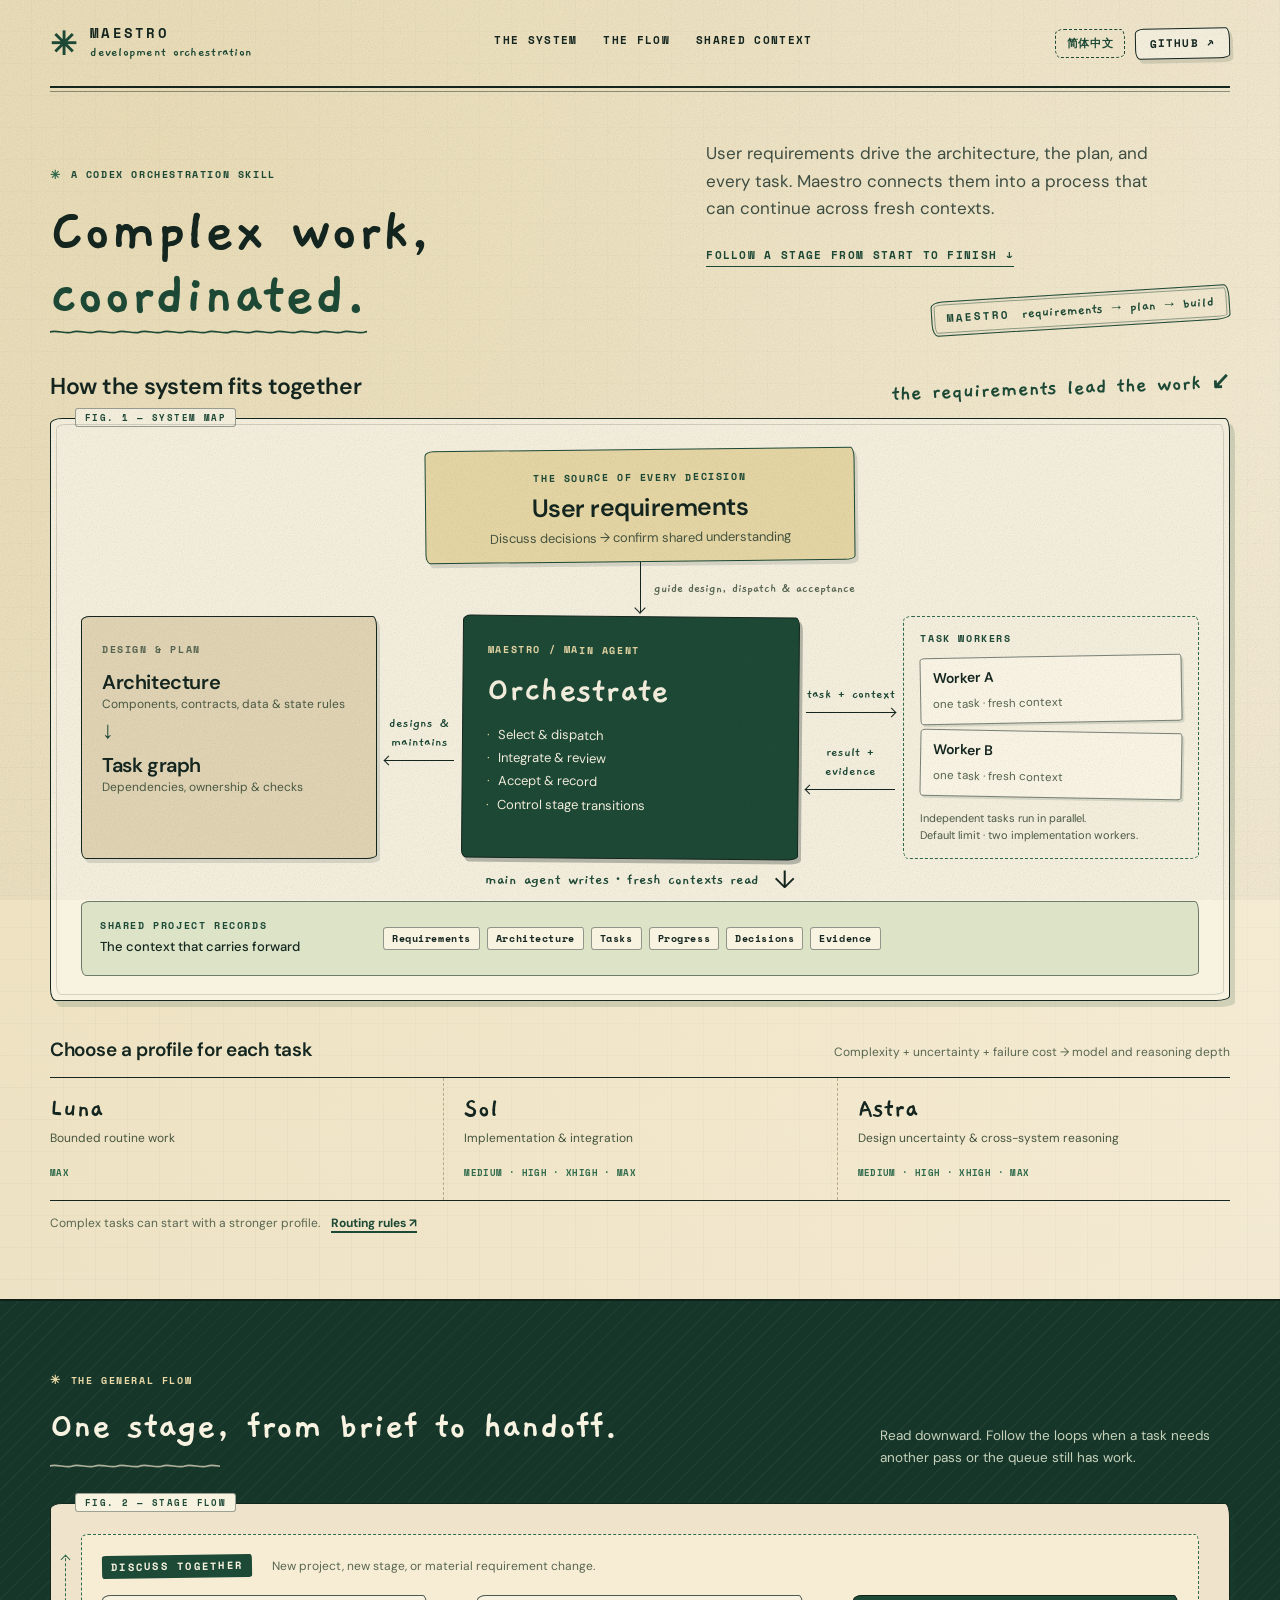
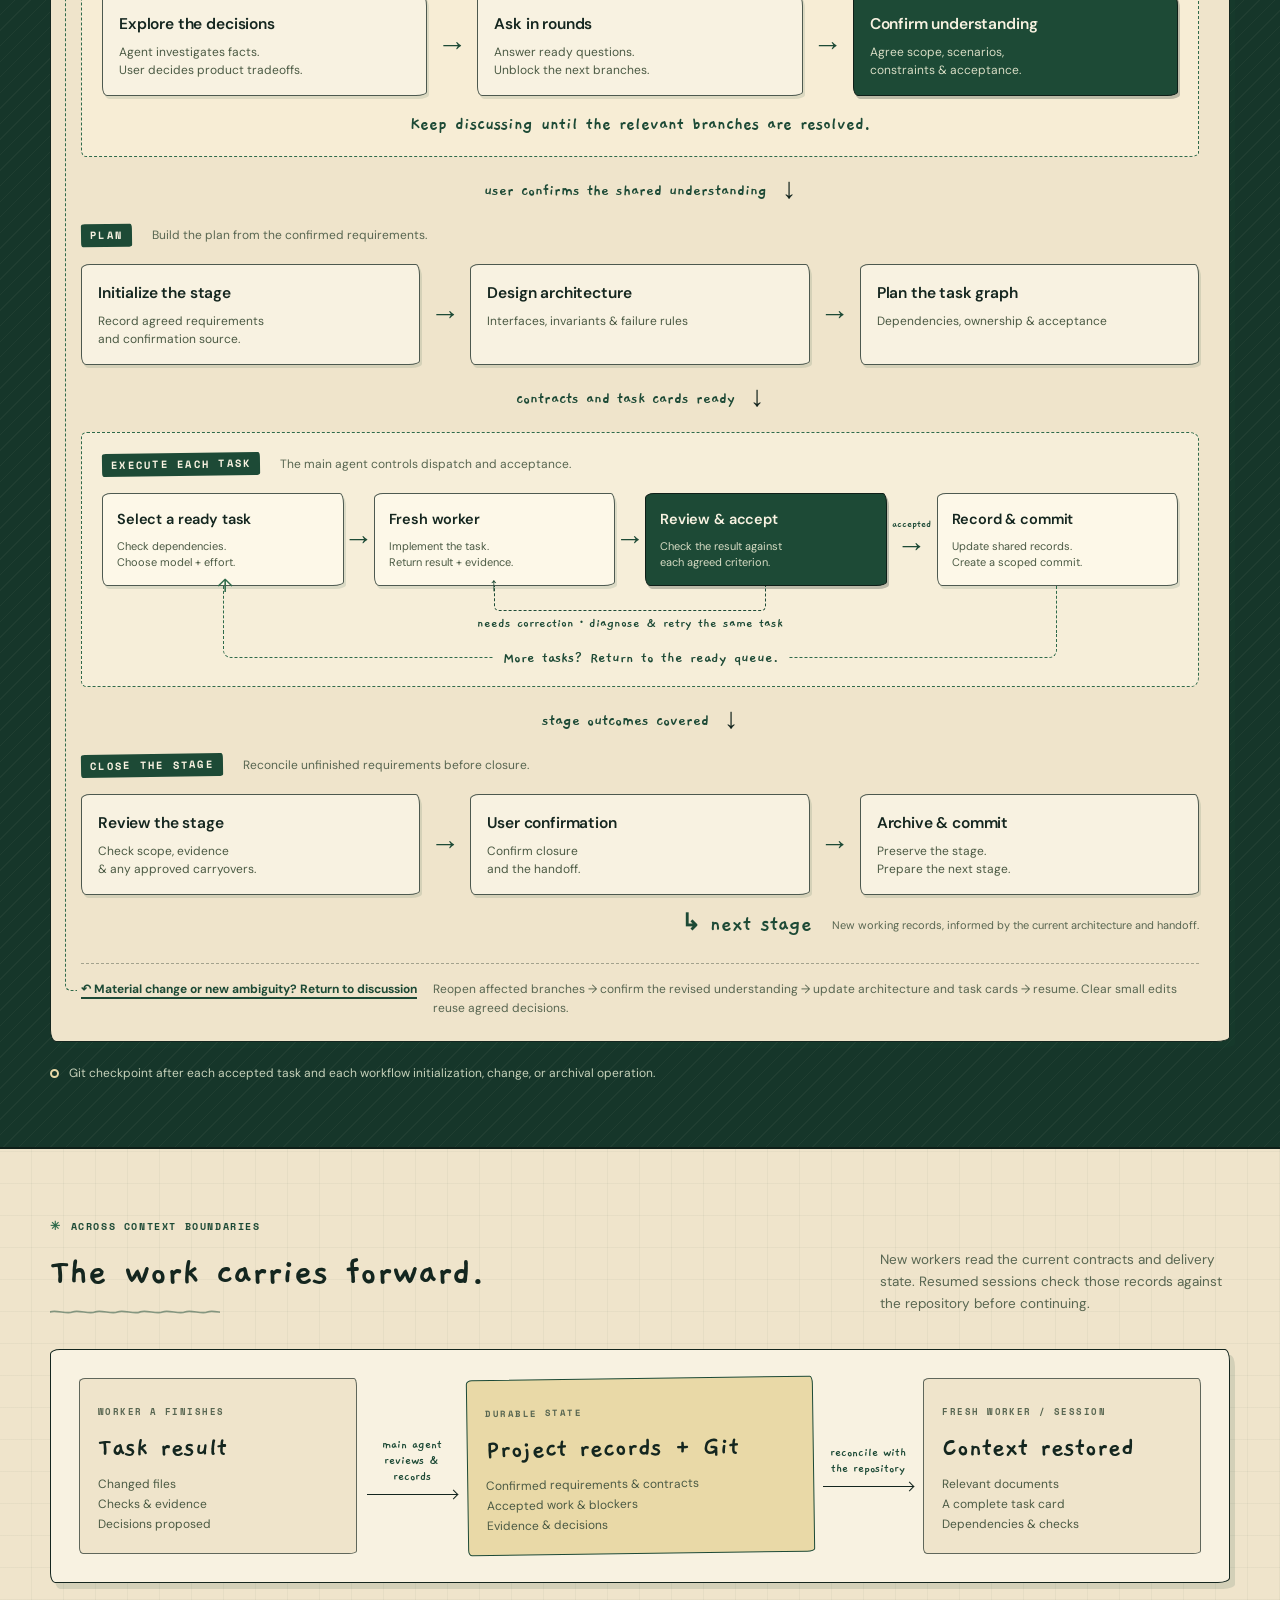
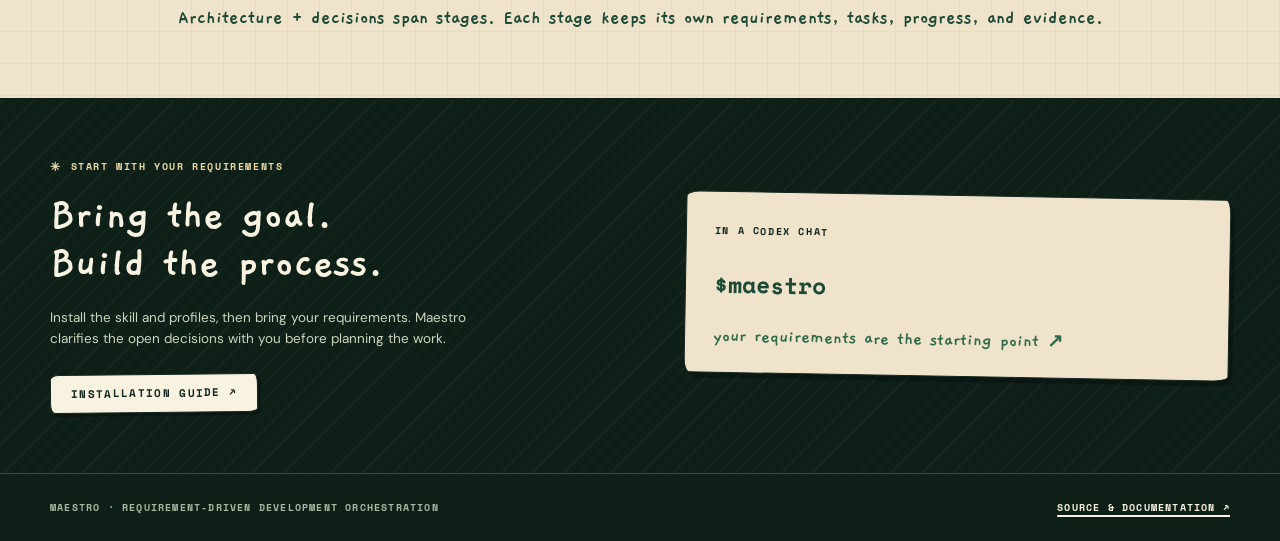
==== commit ad6b789d: "style: drop the serif headings for hand lettering and sans labels Use the hand-drawn face for the he" ====
--- a/docs/index.html
+++ b/docs/index.html
@@ -10,7 +10,7 @@
   <link rel="alternate" hreflang="zh-CN" href="index.zh-CN.html">
   <link rel="preconnect" href="https://fonts.googleapis.com">
   <link rel="preconnect" href="https://fonts.gstatic.com" crossorigin>
-  <link href="https://fonts.googleapis.com/css2?family=DM+Sans:wght@400;500;600;700&family=Gaegu:wght@400;700&family=Instrument+Serif:ital@0;1&family=Space+Mono:wght@400;700&display=swap" rel="stylesheet">
+  <link href="https://fonts.googleapis.com/css2?family=DM+Sans:wght@400;500;600;700&family=Gaegu:wght@400;700&family=Space+Mono:wght@400;700&display=swap" rel="stylesheet">
   <link rel="stylesheet" href="style.css">
 </head>
 <body>
--- a/docs/style.css
+++ b/docs/style.css
@@ -1,7 +1,7 @@
 /* ==========================================================================
    Maestro — retro field-guide design language
    Deep-green ink on aged cream paper. Hand-drawn frames, letterpress shadows,
-   serif display type, mono captions, and scribbled rules.
+   hand-drawn headings, mono captions, and scribbled rules.
    ========================================================================== */
 
 :root {
@@ -26,7 +26,7 @@
   --mono: 'Space Mono', ui-monospace, 'PingFang SC', monospace;
   --hand: 'Gaegu', 'Kaiti SC', 'STKaiti', 'KaiTi', cursive;
   --sans: 'DM Sans', 'PingFang SC', 'Hiragino Sans GB', 'Microsoft YaHei', 'Noto Sans SC', sans-serif;
-  --display: 'Instrument Serif', 'Songti SC', 'Noto Serif SC', 'Source Han Serif SC', serif;
+  --display: 'Gaegu', 'Kaiti SC', 'STKaiti', 'KaiTi', cursive;
 
   /* Hand-drawn geometry */
   --sketch: 14px 5px 16px 6px / 6px 16px 5px 14px;
@@ -179,12 +179,12 @@
   color: var(--green-500);
 }
 h1 {
-  font: 400 clamp(46px, 5vw, 68px)/.98 var(--display);
-  letter-spacing: -.015em;
+  font: 700 clamp(44px, 4.9vw, 66px)/1.02 var(--display);
+  letter-spacing: 0;
 }
 h1 span {
   color: var(--green-700);
-  font-style: italic;
+  font-style: normal;
   padding-bottom: 8px;
   background: var(--wave) left bottom repeat-x;
   background-size: 90px 7px;
@@ -242,8 +242,8 @@
   margin-bottom: 16px;
 }
 .diagram-heading h2 {
-  font: 400 25px/1.1 var(--display);
-  letter-spacing: -.01em;
+  font: 600 23px/1.25 var(--sans);
+  letter-spacing: -.02em;
 }
 .diagram-heading .hand { transform: rotate(-2deg); }
 
@@ -298,9 +298,9 @@
 }
 .map-source .node-label { color: var(--green-700); }
 .map-source h3 {
-  font: 400 26px/1.15 var(--display);
-  letter-spacing: -.01em;
-  margin: 3px 0;
+  font: 600 25px/1.2 var(--sans);
+  letter-spacing: -.02em;
+  margin: 4px 0;
 }
 .map-source p { font-size: 13px; color: #46553f; }
 
@@ -346,8 +346,8 @@
 .design-stack { padding: 18px 20px; background: var(--paper-lo); }
 .design-stack .node-label { color: var(--muted); }
 .design-stack h3 {
-  font: 400 23px/1.2 var(--display);
-  letter-spacing: -.01em;
+  font: 600 20px/1.3 var(--sans);
+  letter-spacing: -.02em;
   margin-top: 8px;
 }
 .design-stack p { font-size: 12px; color: #4b5a44; line-height: 1.5; }
@@ -472,7 +472,7 @@
   gap: 20px;
   margin: 36px 0 14px;
 }
-.routing-header h3 { font: 400 21px/1.2 var(--display); }
+.routing-header h3 { font: 600 19px/1.35 var(--sans); letter-spacing: -.015em; }
 .routing-header p { font-size: 12px; color: var(--muted); }
 .routing-grid {
   display: grid;
@@ -513,8 +513,8 @@
   margin-bottom: 34px;
 }
 .section-heading h2 {
-  font: 400 38px/1.08 var(--display);
-  letter-spacing: -.015em;
+  font: 700 40px/1.12 var(--display);
+  letter-spacing: 0;
   color: var(--ink);
 }
 .section-heading h2::after {
@@ -773,8 +773,8 @@
 .start-section .eyebrow { color: var(--highlight); }
 .start-section .eyebrow::before { color: var(--highlight); }
 .start-section h2 {
-  font: 400 44px/1.08 var(--display);
-  letter-spacing: -.015em;
+  font: 700 44px/1.1 var(--display);
+  letter-spacing: 0;
   color: var(--paper-hi);
 }
 .start-section p:not(.eyebrow) {
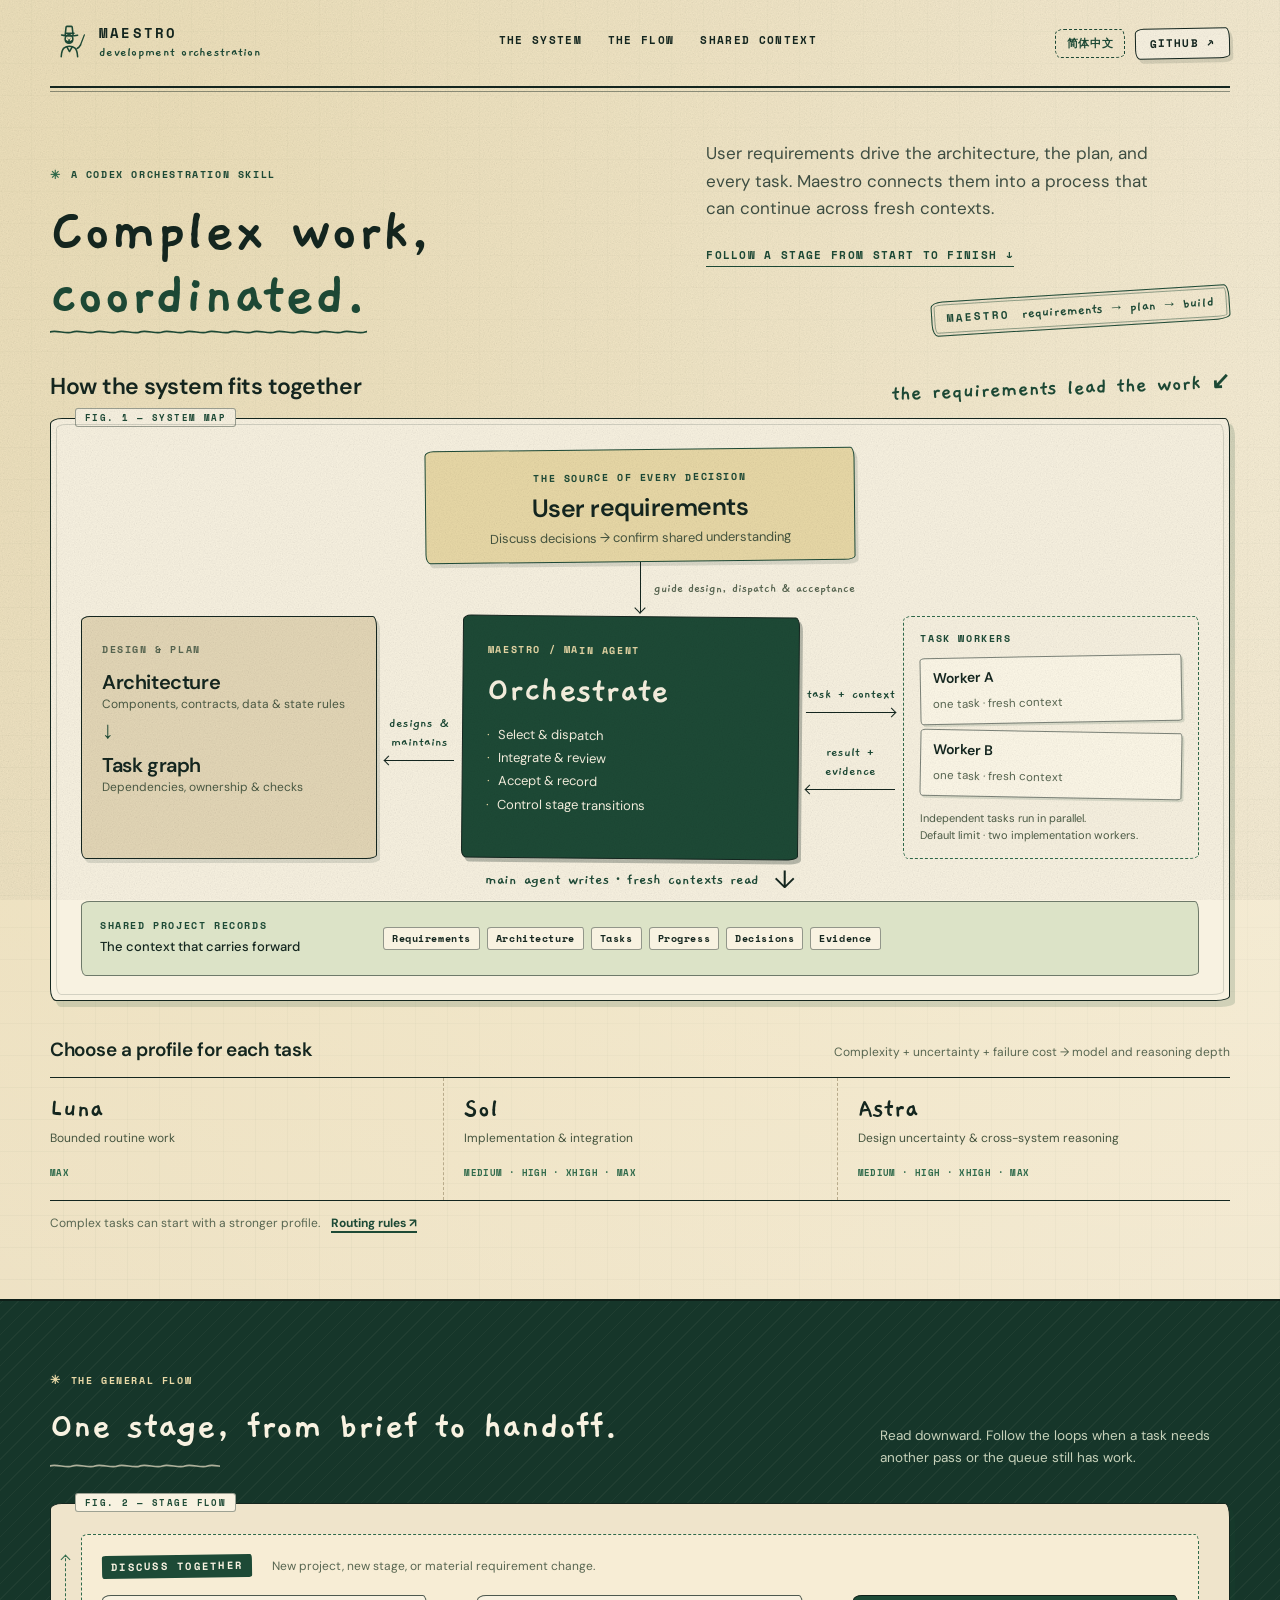
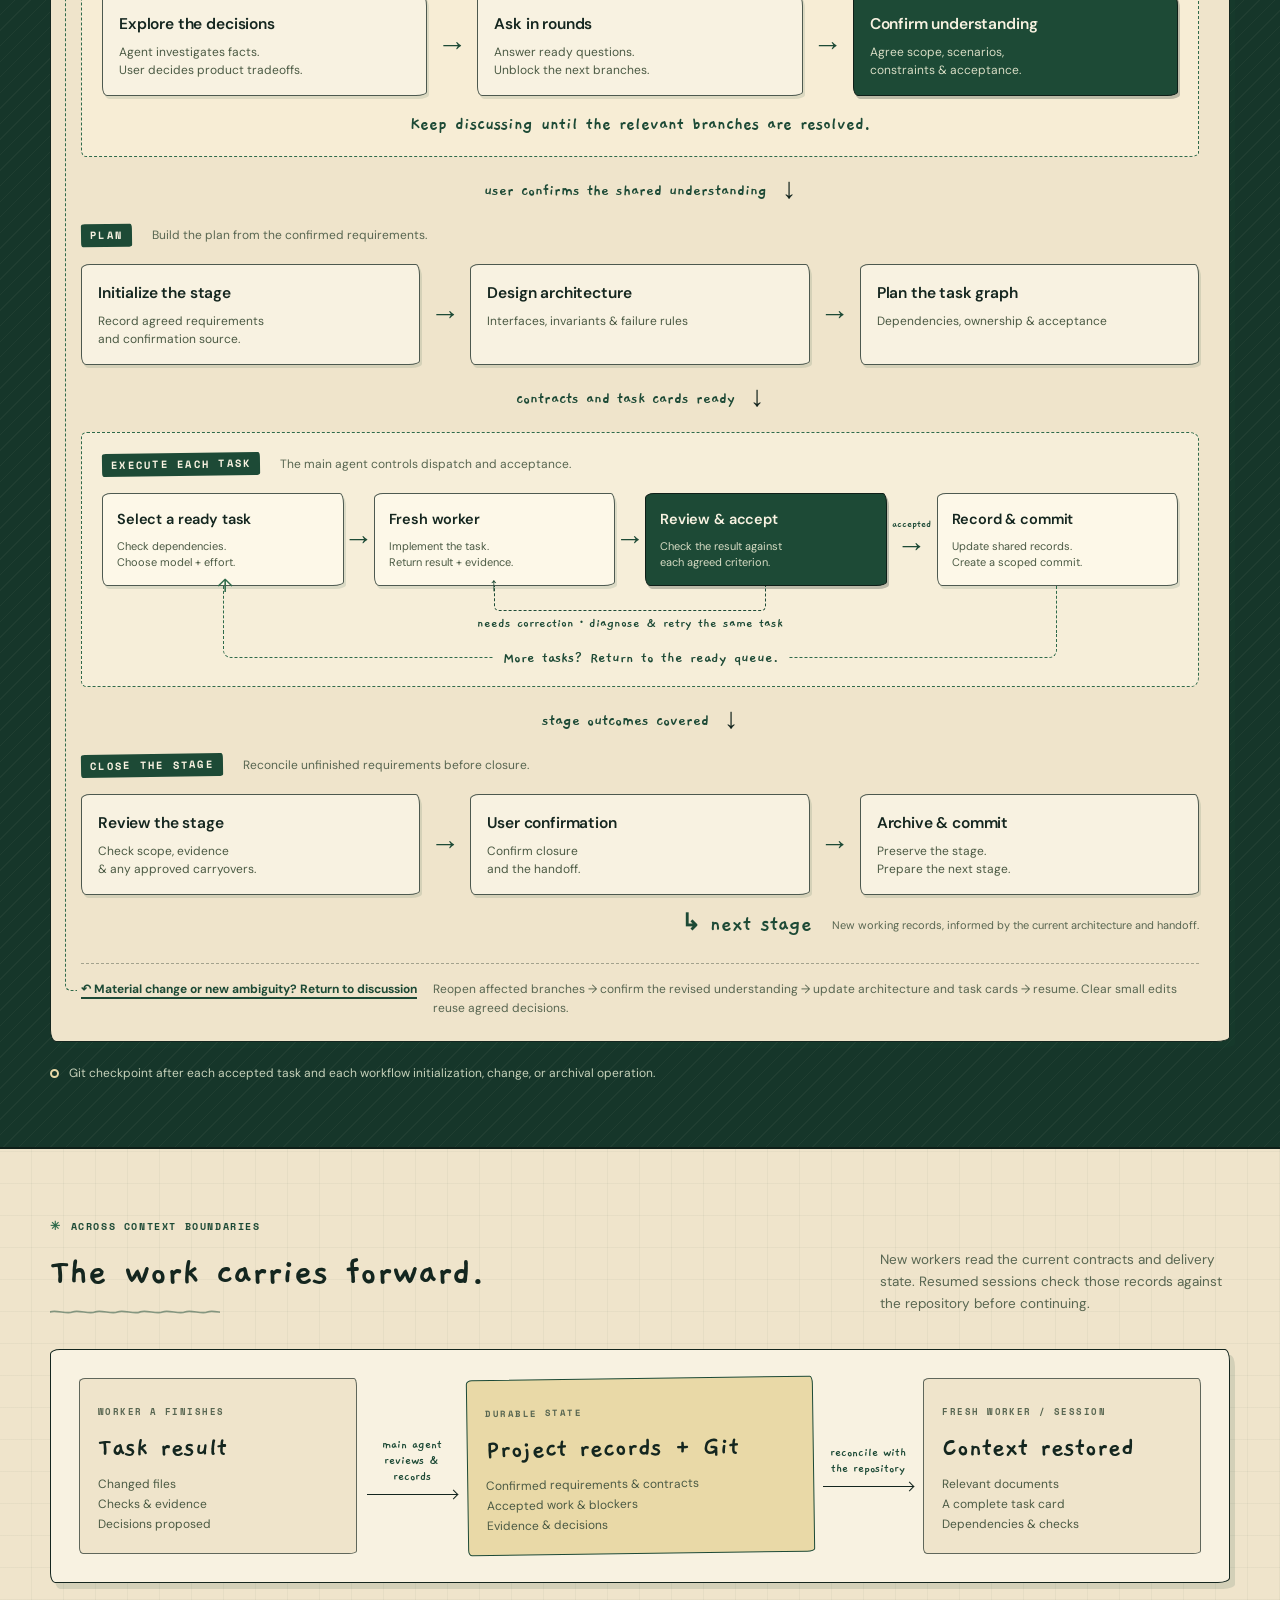
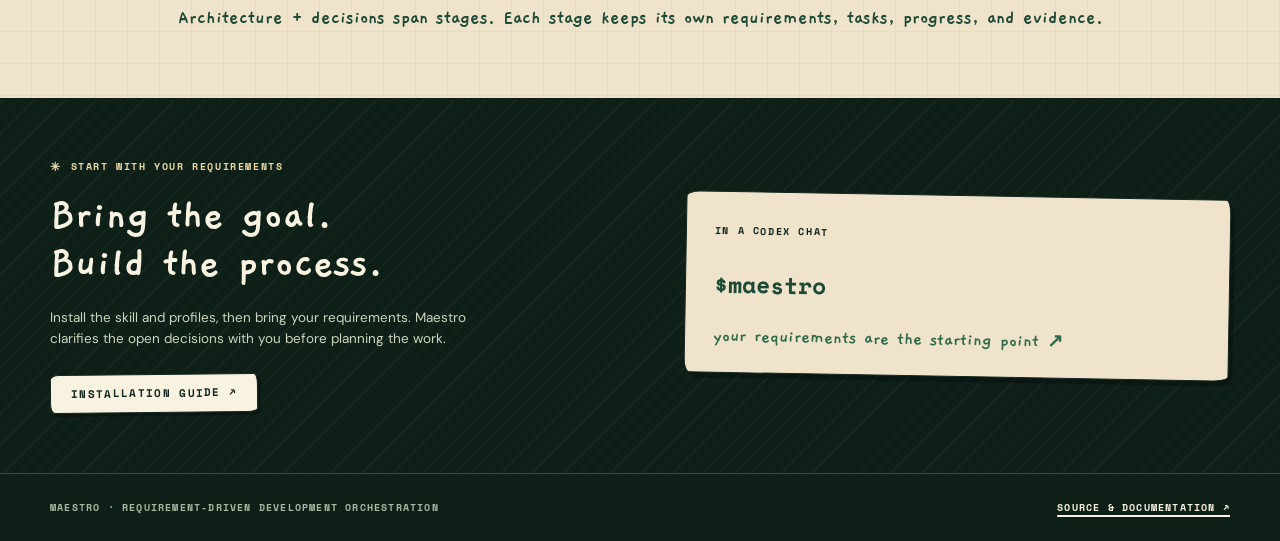
==== commit f76a0c54: "style: replace the asterisk mark with a hand-drawn conductor A top hat, mustache, tuxedo lapels, and" ====
--- a/docs/index.html
+++ b/docs/index.html
@@ -4,6 +4,7 @@
   <meta charset="utf-8">
   <meta name="viewport" content="width=device-width, initial-scale=1">
   <meta name="description" content="See how Maestro connects user requirements, architecture, task planning, tiered subagents, shared records, and stage control.">
+  <link rel="icon" type="image/svg+xml" href="favicon.svg">
   <meta name="theme-color" content="#efe4cb">
   <title>Maestro — A visual guide to development orchestration</title>
   <link rel="alternate" hreflang="en" href="index.html">
@@ -15,7 +16,7 @@
 </head>
 <body>
   <header class="topbar wrap">
-    <a class="brand" href="#top"><span class="brand-mark">✳</span><span>MAESTRO<small>development orchestration</small></span></a>
+    <a class="brand" href="#top"><svg class="brand-mark" viewBox="0 0 44 44" width="38" height="38" fill="none" stroke="currentColor" stroke-width="1.8" stroke-linecap="round" stroke-linejoin="round" aria-hidden="true" focusable="false"><path d="M13.4 12.7c3.8 1.2 13.2 1.6 18.6.3"/><path d="M17.6 12.5l1-8.8c.06-.55.45-.95 1-.95h5.1c.55 0 .94.4 1 .95l1 8.8"/><path d="M18.6 10.6h9.2"/><ellipse cx="22" cy="17.5" rx="4.5" ry="4.9"/><circle cx="20.4" cy="16.3" r=".5" fill="currentColor" stroke="none"/><circle cx="23.6" cy="16.3" r=".5" fill="currentColor" stroke="none"/><path d="M22.1 18.2v1.2"/><path d="M18.5 19.7c1.05 1.15 2.2 1.45 3.4 1" stroke-width="2.4"/><path d="M25.5 19.7c-1.05 1.15-2.2 1.45-3.4 1" stroke-width="2.4"/><path d="M13 38c.3-5.2 1.2-8.4 3-10 1.7-1.5 3.9-2.3 6.5-2.3s4.8.8 6.5 2.3c1.8 1.6 2.7 4.8 3 10"/><path d="M19.5 26.4 22.6 31.9 25.7 26.4"/><path d="M31.4 28.4c1.7-.9 3-2.3 4-4.2"/><path d="M35.4 24 39.8 12.6" stroke-width="1.5"/></svg><span>MAESTRO<small>development orchestration</small></span></a>
     <nav aria-label="Main navigation"><a href="#system">The system</a><a href="#workflow">The flow</a><a href="#context">Shared context</a></nav>
     <div class="topbar-actions"><a class="lang-link" href="index.zh-CN.html" hreflang="zh-CN" lang="zh-CN">简体中文</a><a class="repo-link" href="https://github.com/JAY201368/maestro">GitHub ↗</a></div>
   </header>
--- a/docs/style.css
+++ b/docs/style.css
@@ -110,7 +110,13 @@
   letter-spacing: .02em;
   color: var(--green-700);
 }
-.brand-mark { font-size: 32px; line-height: 1; color: var(--green-700); }
+.brand-mark {
+  width: 38px;
+  height: 38px;
+  flex: none;
+  color: var(--green-700);
+  overflow: visible;
+}
 
 nav { display: flex; gap: 26px; }
 nav a {
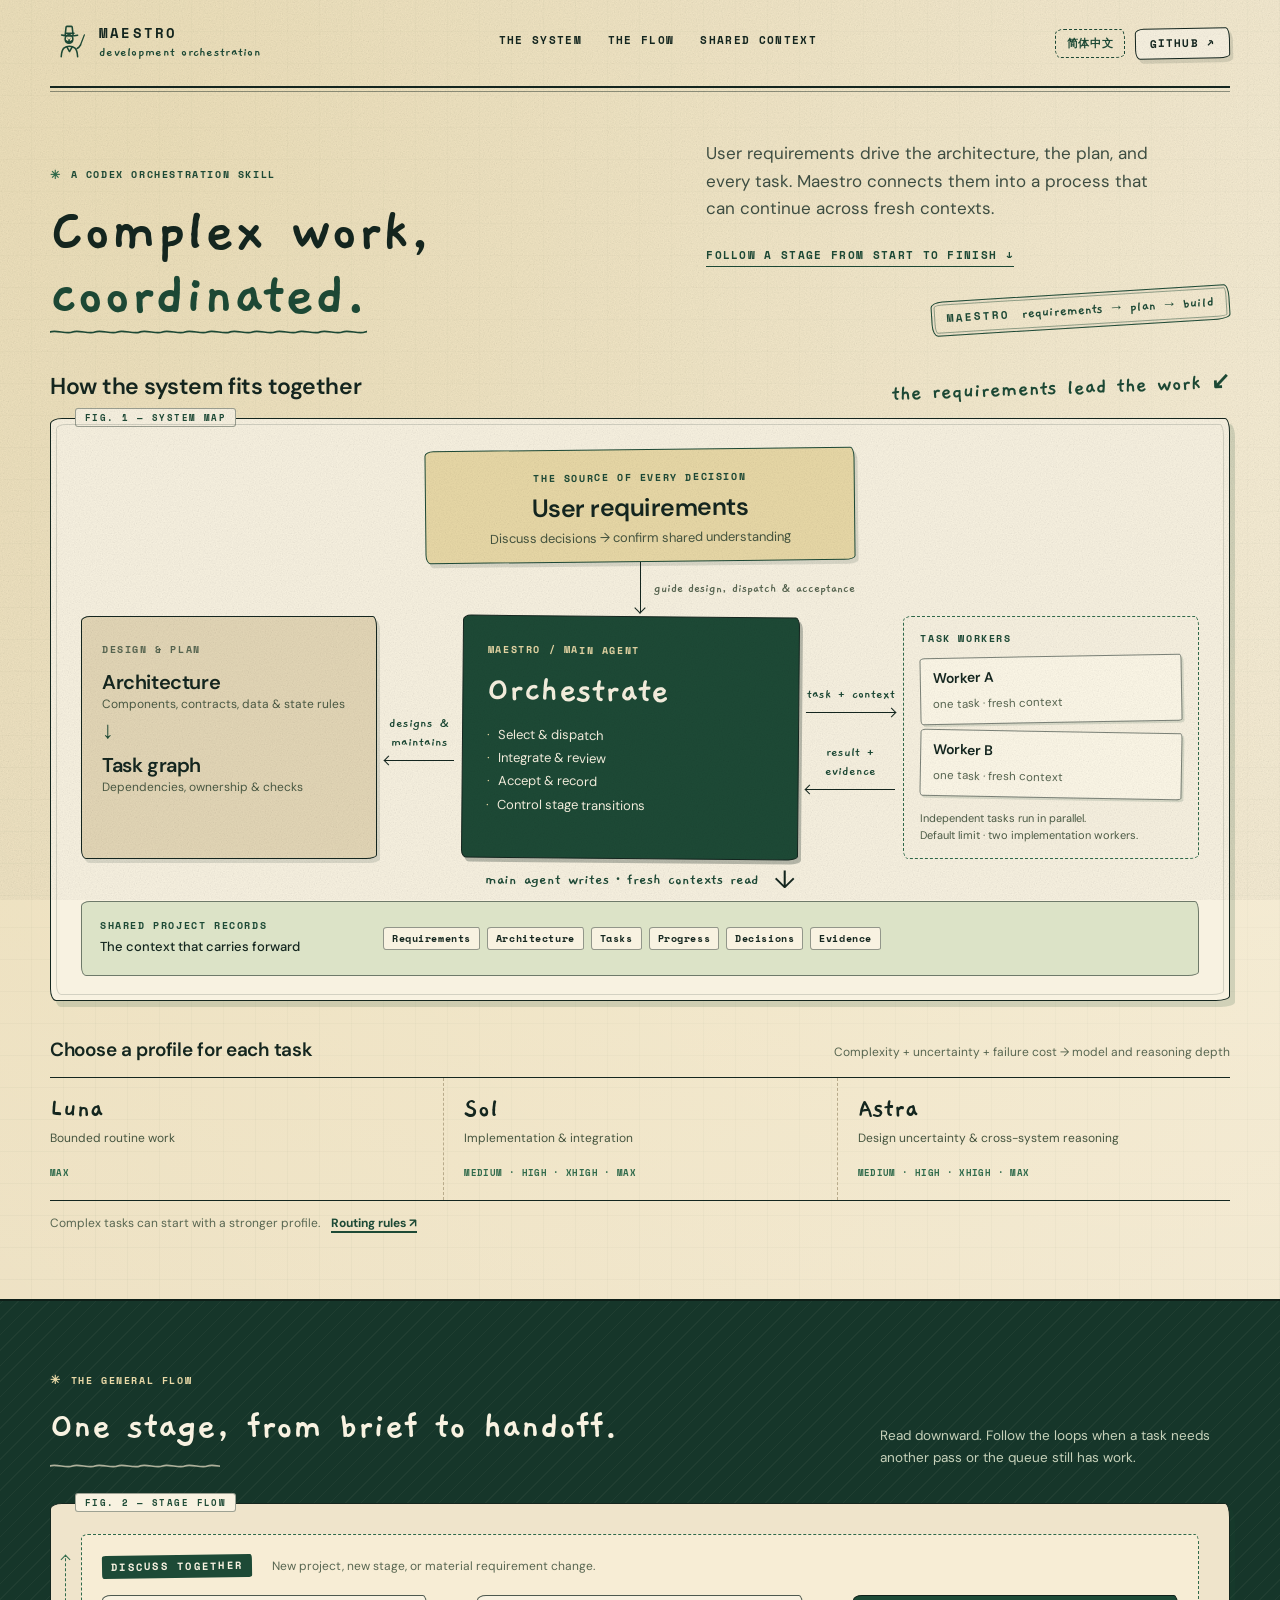
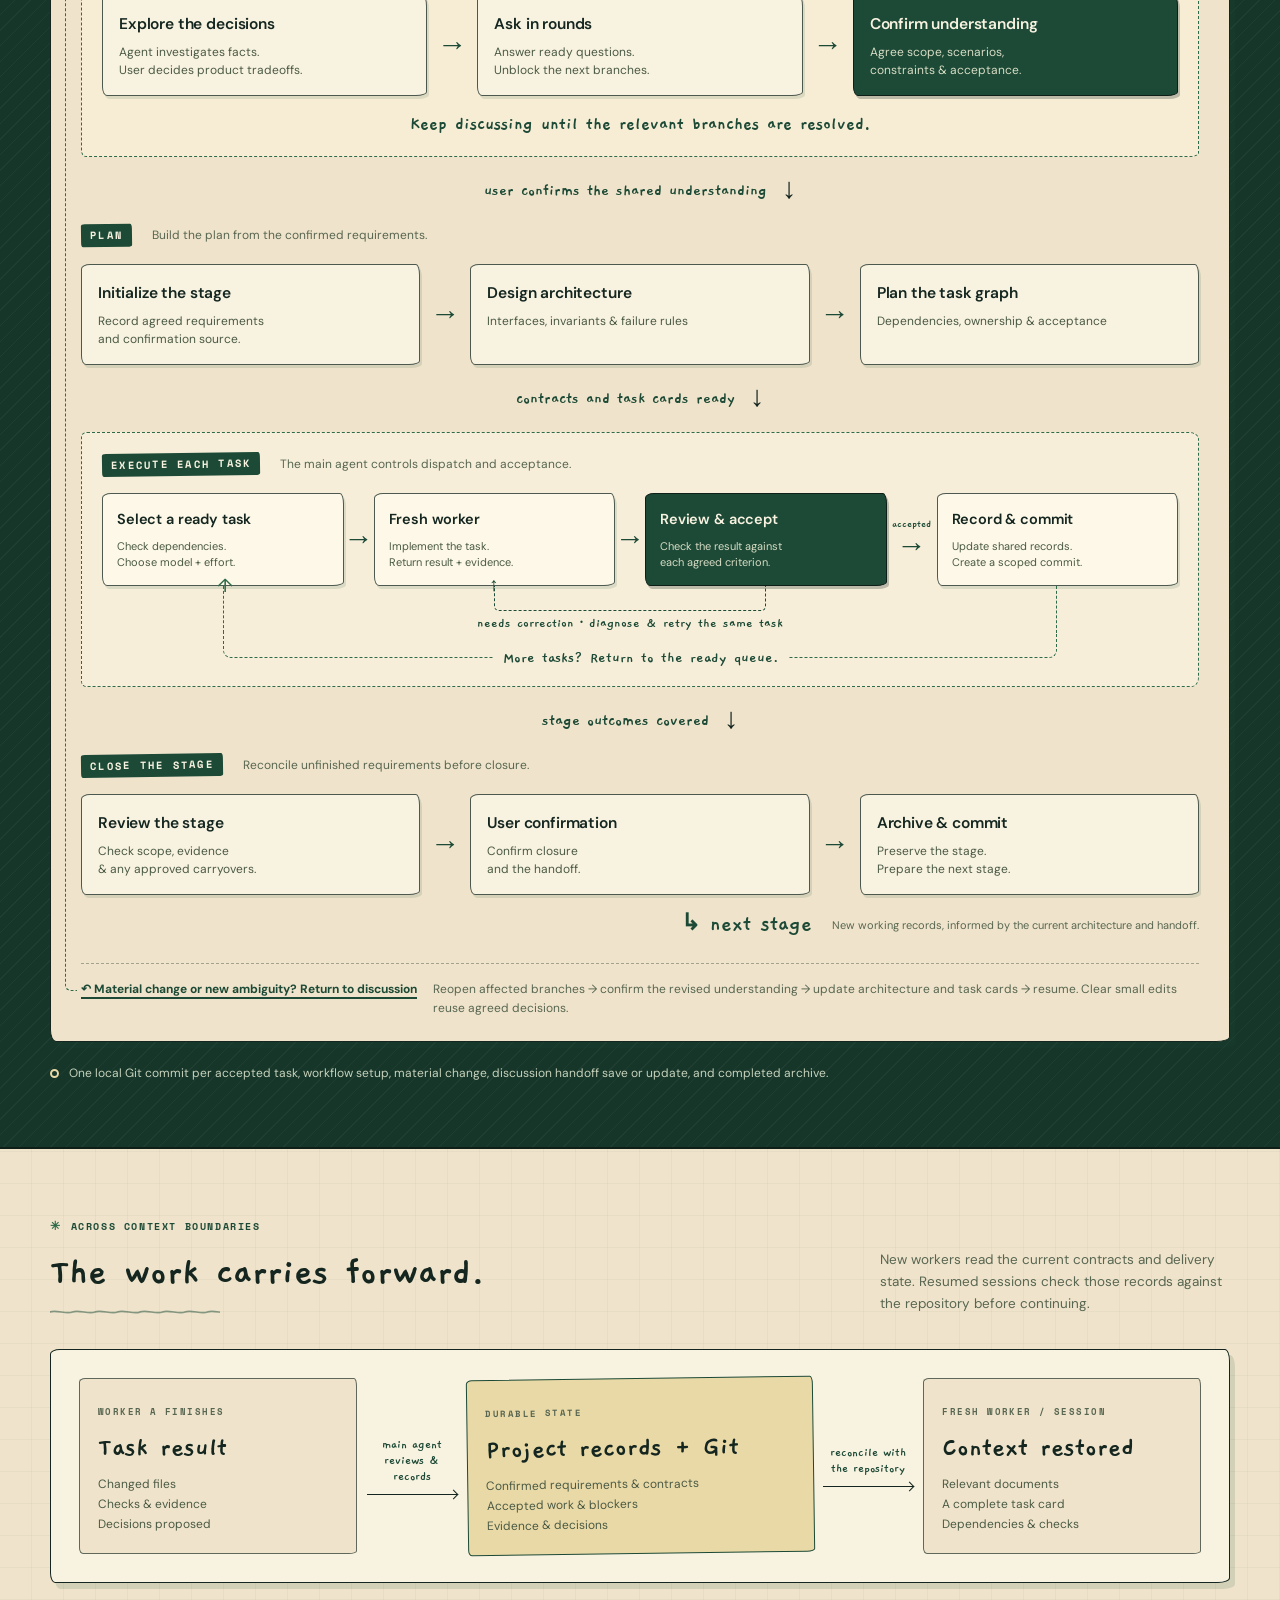
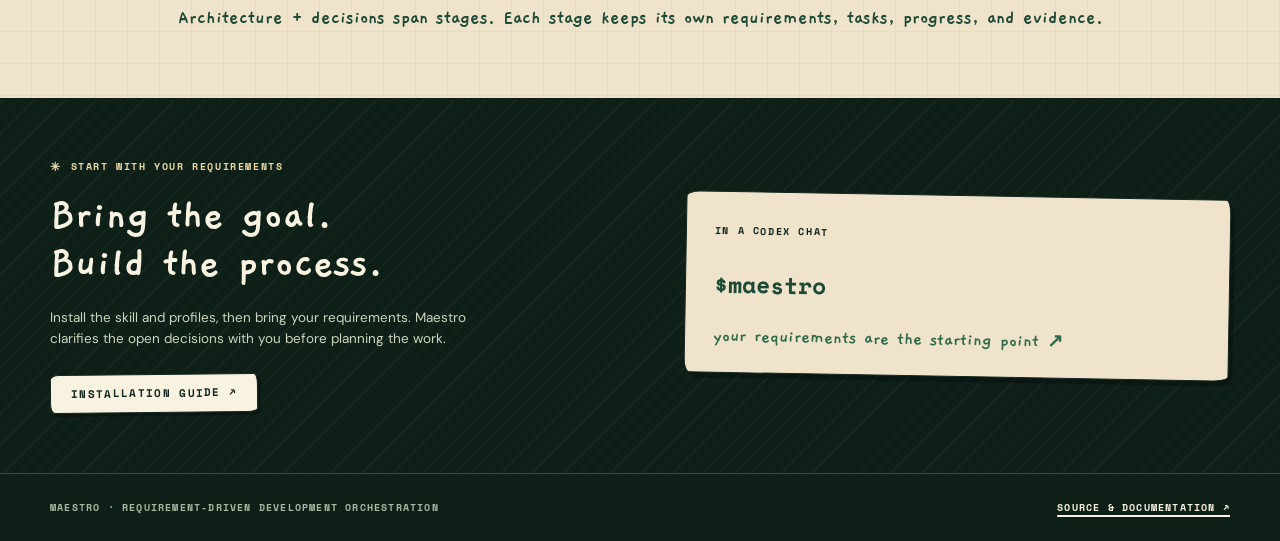
==== commit 91a01745: "Unify Maestro workflow rules and worker profiles" ====
--- a/docs/index.html
+++ b/docs/index.html
@@ -126,7 +126,7 @@
   </div>
   <div class="change-rule"><a href="#discussion"><strong>↶ Material change or new ambiguity? Return to discussion</strong></a><span>Reopen affected branches → confirm the revised understanding → update architecture and task cards → resume. Clear small edits reuse agreed decisions.</span></div>
 </div>
-      <p class="checkpoint-note"><span class="commit-dot" aria-hidden="true"></span> Git checkpoint after each accepted task and each workflow initialization, change, or archival operation.</p>
+      <p class="checkpoint-note"><span class="commit-dot" aria-hidden="true"></span> One local Git commit per accepted task, workflow setup, material change, discussion handoff save or update, and completed archive.</p>
     </div></section>
     <section class="context-section wrap" id="context">
       <div class="section-heading"><div><p class="eyebrow">ACROSS CONTEXT BOUNDARIES</p><h2>The work carries forward.</h2></div><p>New workers read the current contracts and delivery state. Resumed sessions check those records against the repository before continuing.</p></div>
--- a/docs/style.css
+++ b/docs/style.css
@@ -891,6 +891,7 @@
   .accepted-arrow { flex-direction: row; transform: none; justify-content: center; gap: 8px; }
   .accepted-arrow span { transform: rotate(90deg); }
   .phase-caption, .next-stage, .change-rule { flex-direction: column; align-items: start; gap: 8px; }
+  .change-rule span { flex: 1 1 auto; }
   .execution-phase { padding: 16px 12px 28px; }
   .correction-route { width: 100%; margin-left: 0; margin-top: 12px; }
   .correction-route span { font-size: 11px; }
